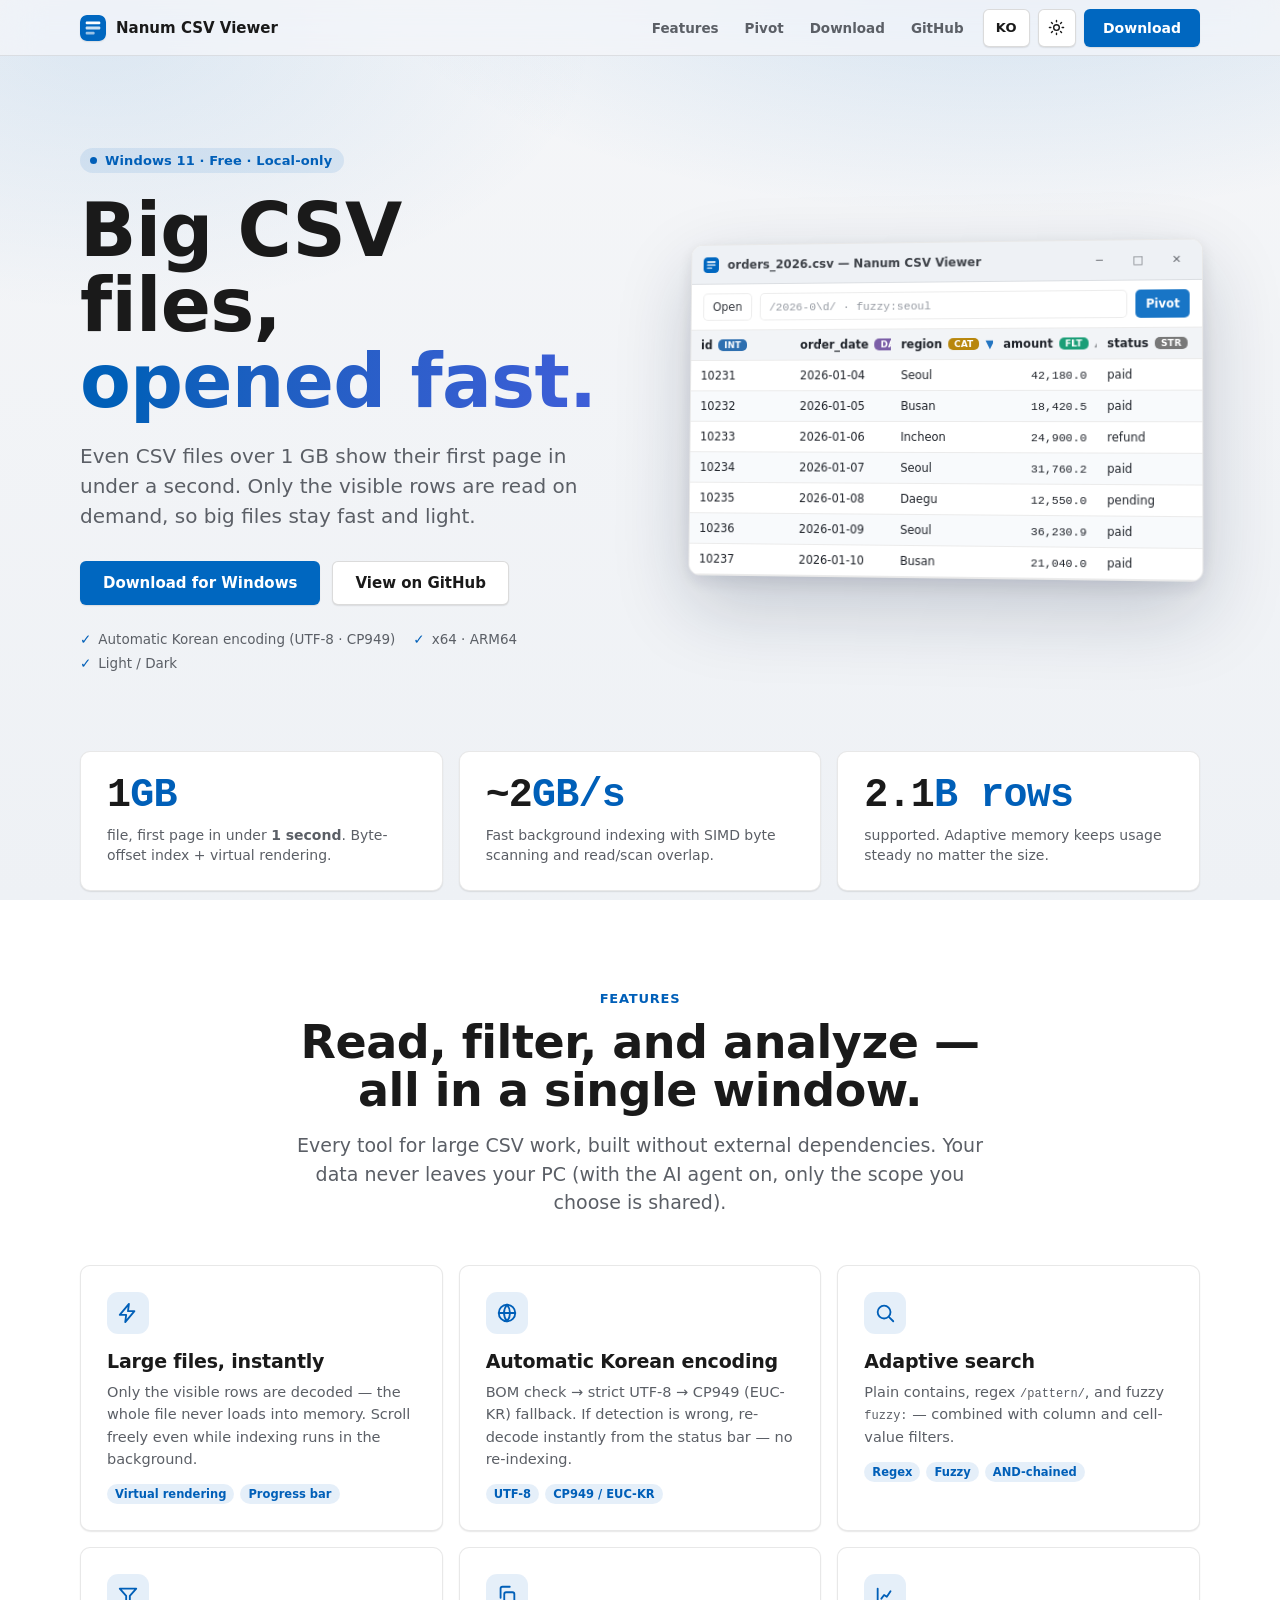
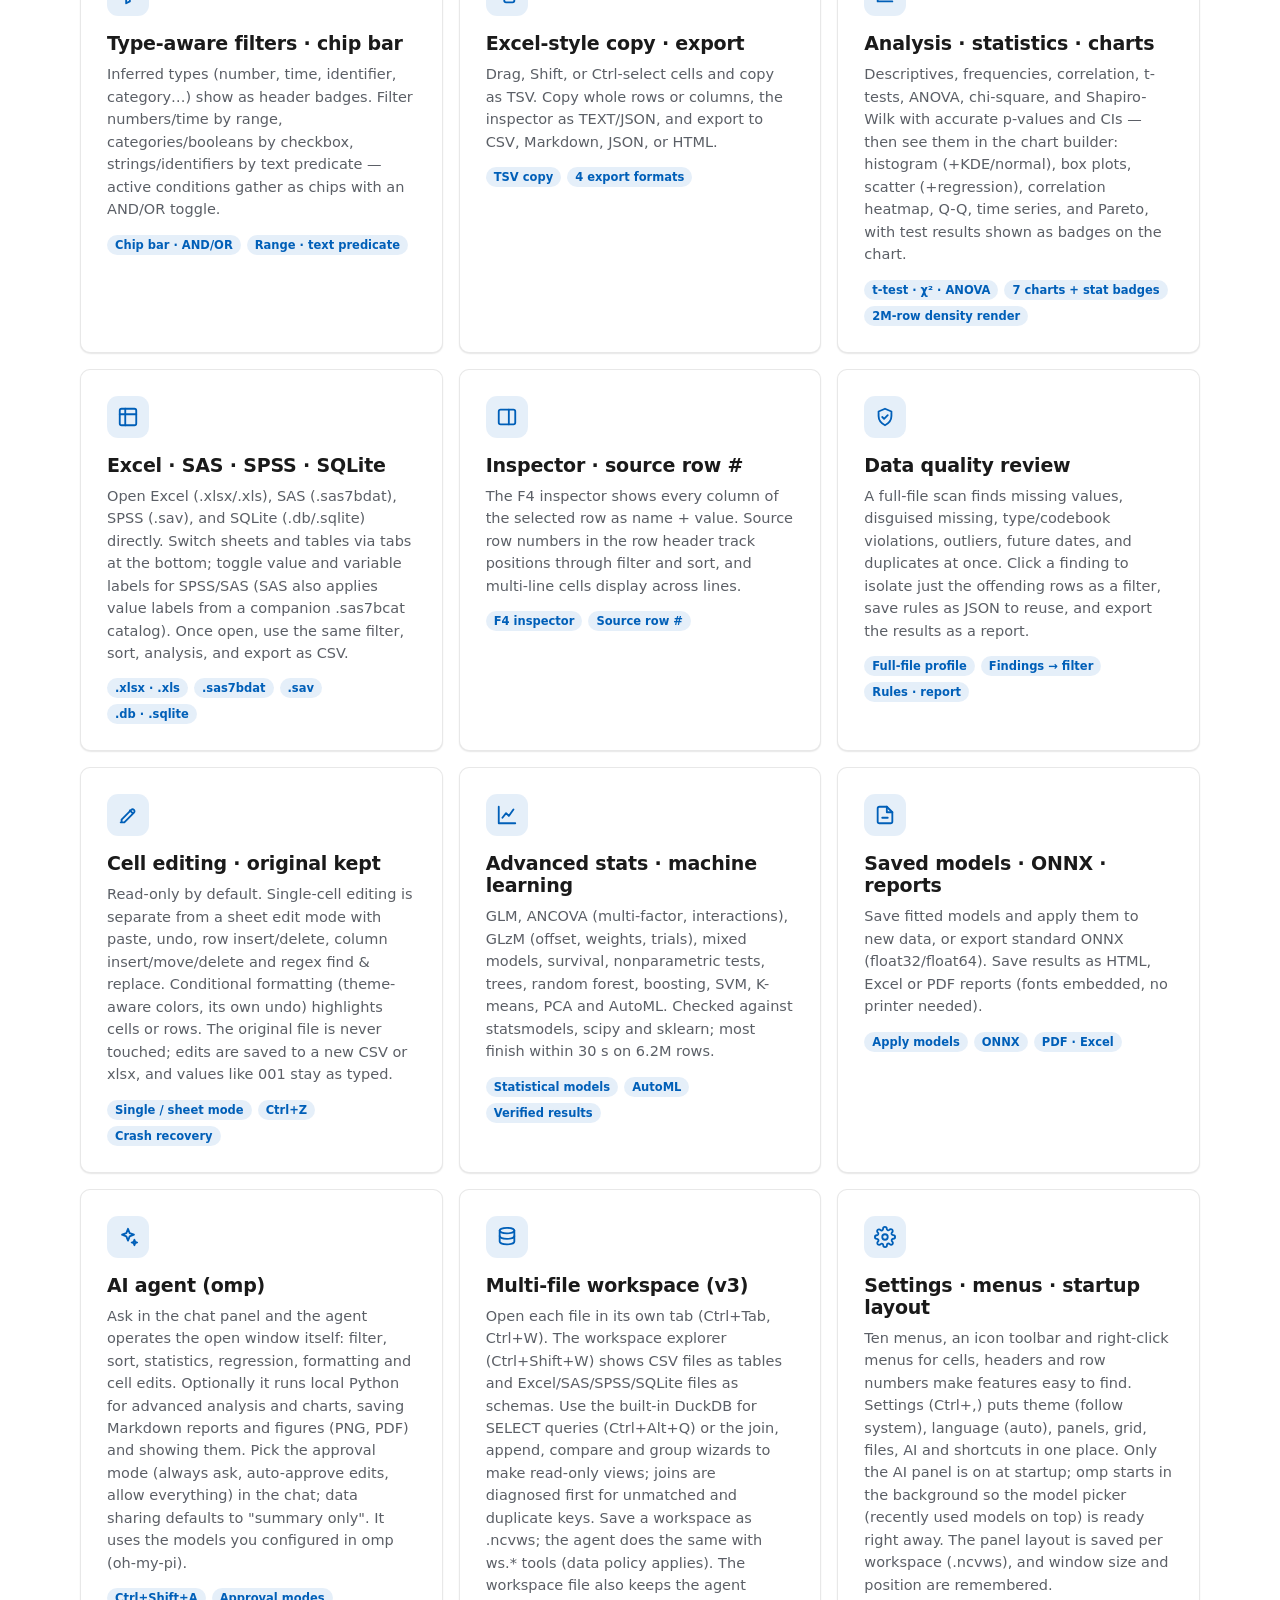
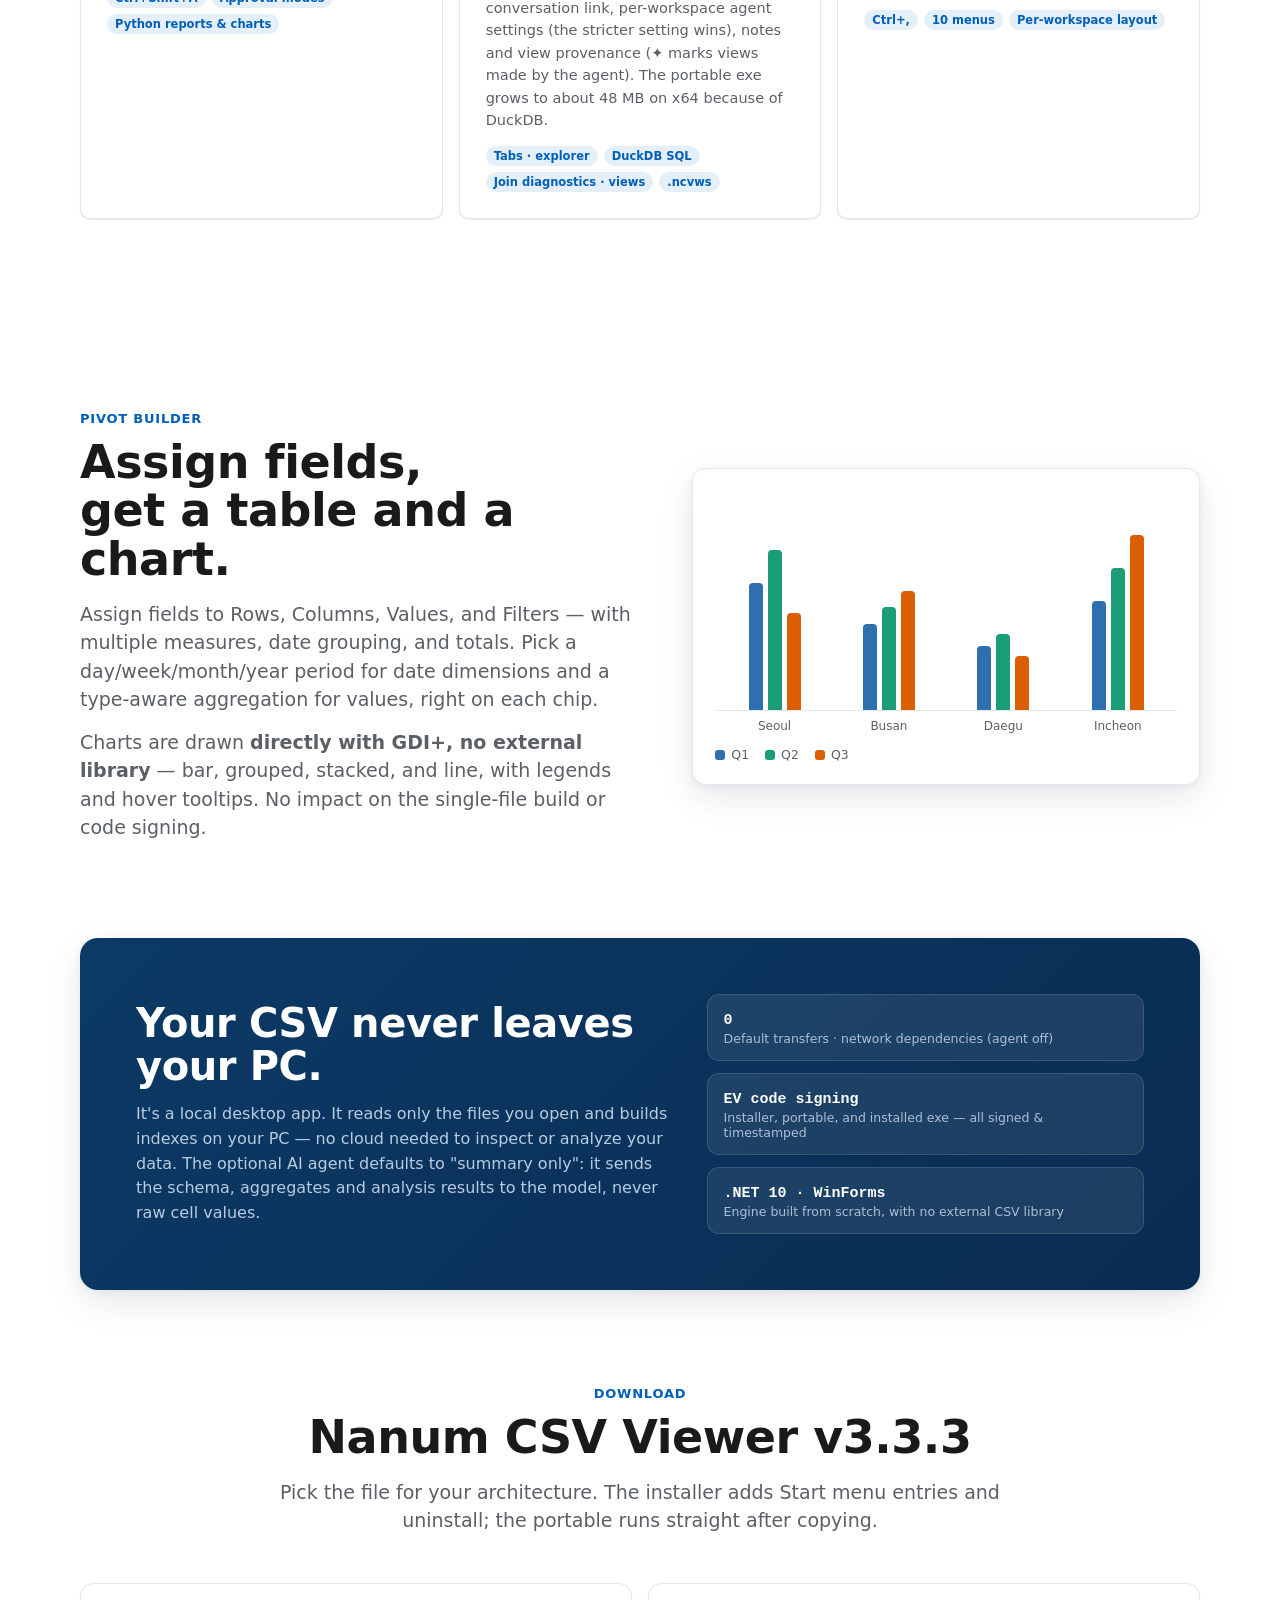
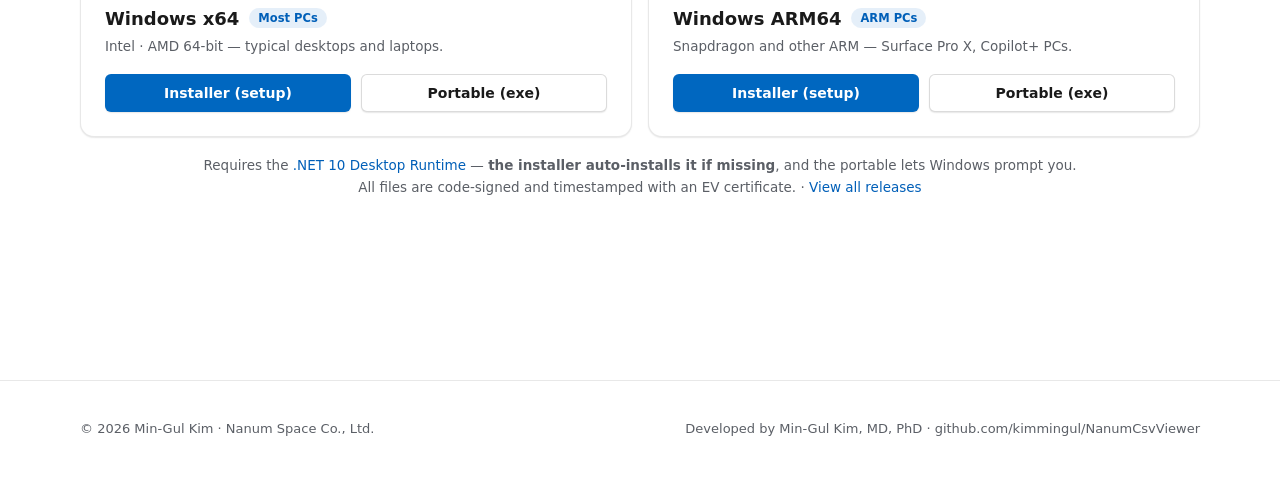
==== docs/index.html @ 82d616c2 "docs: 랜딩 페이지 v3.3.3 다운로드" ====
<!doctype html>
<html lang="ko">
<head>
  <meta charset="utf-8">
  <meta name="viewport" content="width=device-width, initial-scale=1">
  <title>Nanum CSV Viewer for Windows</title>
  <meta name="description" content="대용량 CSV를 순식간에 열고, 필터·검색·피벗·차트·복사까지. Windows 11용 고성능 로컬 CSV 뷰어.">
  <meta property="og:title" content="Nanum CSV Viewer for Windows">
  <meta property="og:description" content="1 GB가 넘는 CSV도 첫 페이지가 1초 안에. 피벗·차트, 정규식/표현식 필터, 엑셀식 복사를 PC 안에서.">
  <meta property="og:type" content="website">
  <link rel="icon" href="data:image/svg+xml,%3Csvg xmlns='http://www.w3.org/2000/svg' viewBox='0 0 32 32'%3E%3Crect width='32' height='32' rx='7' fill='%230067C0'/%3E%3Cg fill='%23fff'%3E%3Crect x='7' y='8' width='18' height='3.4' rx='1.2'/%3E%3Crect x='7' y='14.3' width='18' height='3.4' rx='1.2' opacity='.8'/%3E%3Crect x='7' y='20.6' width='11' height='3.4' rx='1.2' opacity='.6'/%3E%3C/g%3E%3C/svg%3E">
  <style>
    :root {
      color-scheme: light dark;
      --bg: #f5f6f8;
      --bg-2: #eef1f5;
      --surface: #ffffff;
      --surface-2: #fbfcfd;
      --surface-hover: #f7f9fc;
      --text: #1a1a1a;
      --muted: #5b5f66;
      --faint: #8b9099;
      --line: rgba(0,0,0,.09);
      --line-strong: rgba(0,0,0,.14);
      --accent: #005fb8;
      --accent-2: #0067c0;
      --accent-soft: rgba(0,103,192,.10);
      --accent-glow: rgba(0,103,192,.16);
      --btn-text: #ffffff;
      --shadow-sm: 0 1px 2px rgba(0,0,0,.06), 0 1px 1px rgba(0,0,0,.04);
      --shadow: 0 12px 34px rgba(15,30,60,.10), 0 2px 6px rgba(15,30,60,.06);
      --shadow-lg: 0 30px 80px rgba(15,30,60,.20), 0 6px 18px rgba(15,30,60,.10);
      --radius-card: 10px;
      --radius-btn: 6px;
      --win-bg: #ffffff;
      --win-bar: #eef1f5;
      --win-grid: #ffffff;
      --win-head: #f2f4f7;
      --win-alt: #f8fafc;
      --win-text: #20242b;
      --win-line: rgba(0,0,0,.08);
      --mono: "Cascadia Code", "Cascadia Mono", "Consolas", ui-monospace, monospace;
      --sans: "Segoe UI Variable Display", "Segoe UI Variable", "Segoe UI", system-ui, "Malgun Gothic", sans-serif;
      --sans-text: "Segoe UI Variable Text", "Segoe UI Variable", "Segoe UI", system-ui, "Malgun Gothic", sans-serif;
    }
    :root[data-theme="light"] {
      color-scheme: light;
      --bg: #f5f6f8; --bg-2: #eef1f5;
      --surface: #ffffff; --surface-2: #fbfcfd; --surface-hover: #f7f9fc;
      --text: #1a1a1a; --muted: #5b5f66; --faint: #8b9099;
      --line: rgba(0,0,0,.09); --line-strong: rgba(0,0,0,.14);
      --accent: #005fb8; --accent-2: #0067c0; --accent-soft: rgba(0,103,192,.10); --accent-glow: rgba(0,103,192,.16);
      --btn-text: #ffffff;
      --shadow-sm: 0 1px 2px rgba(0,0,0,.06), 0 1px 1px rgba(0,0,0,.04);
      --shadow: 0 12px 34px rgba(15,30,60,.10), 0 2px 6px rgba(15,30,60,.06);
      --shadow-lg: 0 30px 80px rgba(15,30,60,.20), 0 6px 18px rgba(15,30,60,.10);
      --win-bg: #ffffff; --win-bar: #eef1f5; --win-grid: #ffffff; --win-head: #f2f4f7;
      --win-alt: #f8fafc; --win-text: #20242b; --win-line: rgba(0,0,0,.08);
    }
    @media (prefers-color-scheme: dark) {
      :root {
        --bg: #1b1b1d; --bg-2: #161618;
        --surface: #2a2b2e; --surface-2: #2f3033; --surface-hover: #34363a;
        --text: #f3f4f6; --muted: #b6bbc4; --faint: #7e858f;
        --line: rgba(255,255,255,.09); --line-strong: rgba(255,255,255,.16);
        --accent: #60cdff; --accent-2: #4cc2ff; --accent-soft: rgba(96,205,255,.12);
        --accent-glow: rgba(76,194,255,.14); --btn-text: #06223a;
        --shadow-sm: 0 1px 2px rgba(0,0,0,.4);
        --shadow: 0 14px 40px rgba(0,0,0,.5);
        --shadow-lg: 0 36px 90px rgba(0,0,0,.7);
        --win-bg: #232427; --win-bar: #2c2d31; --win-grid: #1f2023; --win-head: #2a2b2f;
        --win-alt: #25262a; --win-text: #e8eaed; --win-line: rgba(255,255,255,.08);
      }
    }
    :root[data-theme="dark"] {
      color-scheme: dark;
      --bg: #1b1b1d; --bg-2: #161618;
      --surface: #2a2b2e; --surface-2: #2f3033; --surface-hover: #34363a;
      --text: #f3f4f6; --muted: #b6bbc4; --faint: #7e858f;
      --line: rgba(255,255,255,.09); --line-strong: rgba(255,255,255,.16);
      --accent: #60cdff; --accent-2: #4cc2ff; --accent-soft: rgba(96,205,255,.12);
      --accent-glow: rgba(76,194,255,.14); --btn-text: #06223a;
      --shadow-sm: 0 1px 2px rgba(0,0,0,.4);
      --shadow: 0 14px 40px rgba(0,0,0,.5);
      --shadow-lg: 0 36px 90px rgba(0,0,0,.7);
      --win-bg: #232427; --win-bar: #2c2d31; --win-grid: #1f2023; --win-head: #2a2b2f;
      --win-alt: #25262a; --win-text: #e8eaed; --win-line: rgba(255,255,255,.08);
    }

    * { box-sizing: border-box; }
    html { scroll-behavior: smooth; }
    body {
      margin: 0;
      font-family: var(--sans-text);
      color: var(--text);
      background:
        radial-gradient(1100px 480px at 78% -8%, var(--accent-glow), transparent 60%),
        radial-gradient(900px 500px at 8% 4%, var(--accent-soft), transparent 55%),
        linear-gradient(180deg, var(--bg) 0%, var(--bg-2) 100%);
      background-attachment: fixed;
      -webkit-font-smoothing: antialiased;
      text-rendering: optimizeLegibility;
    }
    a { color: var(--accent); text-decoration: none; }
    a:hover { text-decoration: underline; }
    :focus-visible { outline: 2px solid var(--accent); outline-offset: 2px; border-radius: 4px; }
    h1, h2, h3 { font-family: var(--sans); letter-spacing: -.01em; }

    .wrap { width: min(1120px, calc(100% - 40px)); margin: 0 auto; }

    /* ---- nav ---- */
    .nav {
      position: sticky; top: 0; z-index: 30; height: 56px;
      display: flex; align-items: center;
      background: color-mix(in srgb, var(--bg) 72%, transparent);
      backdrop-filter: saturate(160%) blur(20px);
      -webkit-backdrop-filter: saturate(160%) blur(20px);
      border-bottom: 1px solid var(--line);
    }
    .nav .wrap { display: flex; align-items: center; justify-content: space-between; gap: 16px; }
    .brand { display: inline-flex; align-items: center; gap: 10px; color: var(--text); font-weight: 650; font-size: 15px; }
    .brand:hover { text-decoration: none; }
    .logo { width: 26px; height: 26px; border-radius: 7px; box-shadow: var(--shadow-sm); display: block; }
    .nav-right { display: flex; align-items: center; gap: 8px; }
    .nav-links { display: flex; align-items: center; gap: 4px; }
    .nav-links a { color: var(--muted); font-size: 13.5px; font-weight: 550; padding: 7px 11px; border-radius: var(--radius-btn); }
    .nav-links a:hover { color: var(--text); background: var(--surface-hover); text-decoration: none; }

    .btn {
      display: inline-flex; align-items: center; justify-content: center; gap: 8px;
      height: 38px; padding: 0 18px; border-radius: var(--radius-btn);
      font-family: var(--sans-text); font-size: 14px; font-weight: 600; line-height: 1;
      border: 1px solid transparent; cursor: pointer; white-space: nowrap;
      transition: background .14s ease, border-color .14s ease, transform .1s ease, box-shadow .14s ease;
    }
    .btn-accent { background: var(--accent-2); color: var(--btn-text); box-shadow: var(--shadow-sm); }
    .btn-accent:hover { background: color-mix(in srgb, var(--accent-2) 88%, #000 12%); text-decoration: none; }
    .btn-accent:active { transform: translateY(1px); }
    .btn-ghost { background: var(--surface); color: var(--text); border-color: var(--line-strong); box-shadow: var(--shadow-sm); }
    .btn-ghost:hover { background: var(--surface-hover); text-decoration: none; }
    .icon-btn {
      width: 38px; height: 38px; padding: 0; border-radius: var(--radius-btn);
      background: var(--surface); border: 1px solid var(--line-strong); color: var(--text);
      display: inline-grid; place-items: center; cursor: pointer; box-shadow: var(--shadow-sm);
    }
    .icon-btn:hover { background: var(--surface-hover); }
    .icon-btn svg { width: 17px; height: 17px; }
    .icon-btn .moon { display: none; }
    :root[data-theme="dark"] .icon-btn .sun, .icon-btn .sun { display: block; }
    :root[data-theme="dark"] .icon-btn .moon { display: none; }
    @media (prefers-color-scheme: dark) { .icon-btn .sun { display: none; } .icon-btn .moon { display: block; } }
    :root[data-theme="light"] .icon-btn .sun { display: block; }
    :root[data-theme="light"] .icon-btn .moon { display: none; }
    :root[data-theme="dark"] .icon-btn .moon { display: block; }
    :root[data-theme="dark"] .icon-btn .sun { display: none; }

    .lang-btn { width: auto; padding: 0 12px; font-family: var(--sans-text); font-size: 13px; font-weight: 700; letter-spacing: .03em; }

    /* ---- hero ---- */
    .hero { padding: clamp(48px, 8vw, 92px) 0 clamp(40px, 6vw, 72px); }
    .hero .wrap { display: grid; grid-template-columns: minmax(0, 1.02fr) minmax(0, .98fr); gap: clamp(32px, 5vw, 64px); align-items: center; }
    .eyebrow {
      display: inline-flex; align-items: center; gap: 8px; margin: 0 0 20px;
      padding: 5px 12px 5px 10px; border-radius: 999px;
      background: var(--accent-soft); color: var(--accent);
      font-size: 13px; font-weight: 650; letter-spacing: .01em;
    }
    .eyebrow .pulse { width: 7px; height: 7px; border-radius: 50%; background: var(--accent); box-shadow: 0 0 0 0 var(--accent-glow); }
    h1 { margin: 0; font-size: clamp(40px, 6.4vw, 74px); line-height: 1.02; font-weight: 700; }
    h1 .grad { background: linear-gradient(96deg, var(--accent) 10%, color-mix(in srgb, var(--accent) 55%, #8a5cff) 100%); -webkit-background-clip: text; background-clip: text; color: transparent; }
    .lede { margin: 22px 0 0; max-width: 560px; color: var(--muted); font-size: clamp(17px, 1.7vw, 20px); line-height: 1.5; font-weight: 450; }
    .hero-actions { display: flex; flex-wrap: wrap; gap: 12px; margin-top: 30px; }
    .hero-actions .btn { height: 44px; padding: 0 22px; font-size: 15px; }
    .chips { display: flex; flex-wrap: wrap; gap: 8px 18px; margin-top: 26px; color: var(--muted); font-size: 13.5px; }
    .chips span { display: inline-flex; align-items: center; gap: 7px; }
    .chips .tick { color: var(--accent); font-weight: 700; }

    /* ---- window mock (signature) ---- */
    .mock { width: 100%; border-radius: 12px; background: var(--win-bg); box-shadow: var(--shadow-lg); border: 1px solid var(--line); overflow: hidden; transform: perspective(1600px) rotateY(-7deg) rotateX(2deg); transition: transform .5s cubic-bezier(.2,.7,.2,1); }
    .mock:hover { transform: perspective(1600px) rotateY(-2deg) rotateX(1deg); }
    .titlebar { height: 40px; display: flex; align-items: center; gap: 9px; padding: 0 6px 0 12px; background: var(--win-bar); border-bottom: 1px solid var(--win-line); }
    .titlebar .ic { width: 16px; height: 16px; border-radius: 4px; }
    .titlebar .ttl { font-size: 12px; font-weight: 600; color: var(--win-text); opacity: .85; }
    .caption { margin-left: auto; display: flex; }
    .caption i { width: 38px; height: 32px; display: grid; place-items: center; color: var(--win-text); opacity: .65; font-style: normal; font-size: 11px; }
    .caption i.x:hover { background: #e81123; color: #fff; opacity: 1; border-radius: 4px; }
    .toolbar { display: flex; align-items: center; gap: 8px; padding: 9px 12px; background: var(--win-bg); border-bottom: 1px solid var(--win-line); }
    .tb { height: 28px; border-radius: 5px; border: 1px solid var(--win-line); display: inline-flex; align-items: center; padding: 0 9px; font-size: 11.5px; color: var(--win-text); opacity: .9; background: var(--win-grid); }
    .tb.search { flex: 1; color: var(--faint); font-family: var(--mono); }
    .tb.accent { background: var(--accent-2); color: var(--btn-text); border-color: transparent; font-weight: 600; }
    .gridwrap { background: var(--win-grid); padding: 0; max-height: 320px; overflow: hidden; }
    table.csv { width: 100%; border-collapse: collapse; font-size: 11.5px; color: var(--win-text); table-layout: fixed; }
    table.csv th, table.csv td { text-align: left; padding: 8px 10px; border-bottom: 1px solid var(--win-line); white-space: nowrap; overflow: hidden; text-overflow: ellipsis; }
    table.csv thead th { background: var(--win-head); font-weight: 600; position: relative; }
    table.csv thead .hname { display: inline-flex; align-items: center; gap: 6px; }
    table.csv tbody tr:nth-child(even) td { background: var(--win-alt); }
    table.csv td.num { font-family: var(--mono); text-align: right; }
    .badge { display: inline-block; padding: 1px 6px; border-radius: 5px; font-size: 9px; font-weight: 700; letter-spacing: .02em; color: #fff; font-family: var(--sans-text); vertical-align: middle; }
    .b-int { background: #2e6fb0; } .b-flt { background: #1b9e77; } .b-date { background: #7b5ea7; }
    .b-cat { background: #b8860b; } .b-str { background: #787878; }
    .funnel { margin-left: auto; color: var(--accent); opacity: .85; }
    .sortarrow { color: var(--win-text); opacity: .5; font-size: 9px; }

    /* ---- stats band ---- */
    .stats { padding: 8px 0 4px; }
    .stats .wrap { display: grid; grid-template-columns: repeat(3, 1fr); gap: 16px; }
    .stat { background: var(--surface); border: 1px solid var(--line); border-radius: var(--radius-card); padding: 24px 26px; box-shadow: var(--shadow-sm); }
    .stat .big { font-family: var(--mono); font-size: clamp(28px, 3.4vw, 40px); font-weight: 600; line-height: 1; letter-spacing: -.02em; }
    .stat .big em { font-style: normal; color: var(--accent); }
    .stat .cap { margin-top: 10px; color: var(--muted); font-size: 14px; line-height: 1.4; }

    /* ---- sections ---- */
    .section { padding: clamp(56px, 8vw, 96px) 0; }
    .sec-head { max-width: 720px; margin: 0 0 clamp(32px, 4vw, 48px); }
    .sec-head.center { margin-left: auto; margin-right: auto; text-align: center; }
    .sec-eyebrow { color: var(--accent); font-size: 13px; font-weight: 650; letter-spacing: .06em; text-transform: uppercase; margin: 0 0 12px; }
    .sec-title { margin: 0; font-size: clamp(28px, 4vw, 46px); line-height: 1.06; font-weight: 700; }
    .sec-lede { margin: 16px 0 0; color: var(--muted); font-size: clamp(16px, 1.7vw, 19px); line-height: 1.5; }

    .features { display: grid; grid-template-columns: repeat(3, 1fr); gap: 16px; }
    .card {
      position: relative; background: var(--surface); border: 1px solid var(--line);
      border-radius: var(--radius-card); padding: 26px; box-shadow: var(--shadow-sm);
      transition: transform .18s ease, box-shadow .18s ease, border-color .18s ease;
    }
    .card:hover { transform: translateY(-3px); box-shadow: var(--shadow); border-color: var(--line-strong); }
    .card .ico { width: 42px; height: 42px; border-radius: 11px; display: grid; place-items: center; background: var(--accent-soft); color: var(--accent); margin-bottom: 16px; }
    .card .ico svg { width: 22px; height: 22px; }
    .card h3 { margin: 0 0 9px; font-size: 19px; font-weight: 650; }
    .card p { margin: 0; color: var(--muted); font-size: 14.5px; line-height: 1.55; }
    .card .tags { margin-top: 14px; display: flex; flex-wrap: wrap; gap: 6px; }
    .card .tags b { font-weight: 600; font-size: 11.5px; color: var(--accent); background: var(--accent-soft); padding: 3px 8px; border-radius: 999px; }
    .card.span2 { grid-column: span 2; }

    /* pivot showcase */
    .pivot { display: grid; grid-template-columns: 1.05fr .95fr; gap: clamp(28px, 4vw, 52px); align-items: center; }
    .pivot-card { background: var(--surface); border: 1px solid var(--line); border-radius: 14px; box-shadow: var(--shadow); padding: 22px; }
    .chart { display: grid; grid-template-columns: repeat(4, 1fr); align-items: end; gap: 16px; height: 220px; padding: 14px 10px 0; border-bottom: 1px solid var(--line); }
    .col { display: flex; align-items: flex-end; justify-content: center; gap: 5px; height: 100%; }
    .bar { width: 14px; border-radius: 4px 4px 0 0; }
    .bar.q1 { background: #2e6fb0; } .bar.q2 { background: #1b9e77; } .bar.q3 { background: #d95f02; }
    .xaxis { display: grid; grid-template-columns: repeat(4, 1fr); gap: 16px; padding: 8px 10px 0; color: var(--muted); font-size: 12px; text-align: center; }
    .legend { display: flex; gap: 16px; margin-top: 14px; color: var(--muted); font-size: 12.5px; }
    .legend i { display: inline-block; width: 10px; height: 10px; border-radius: 3px; margin-right: 6px; vertical-align: -1px; }

    /* local band */
    .band { background: linear-gradient(135deg, #0b3a66, #0a2c52); color: #eaf2fb; border-radius: 18px; padding: clamp(34px, 5vw, 56px); display: grid; grid-template-columns: 1.1fr .9fr; gap: 36px; align-items: center; box-shadow: var(--shadow); }
    :root[data-theme="dark"] .band, .band { }
    @media (prefers-color-scheme: dark) { .band { background: linear-gradient(135deg, #15324f, #0e2236); } }
    :root[data-theme="dark"] .band { background: linear-gradient(135deg, #15324f, #0e2236); }
    .band h2 { margin: 0; font-size: clamp(26px, 3.4vw, 40px); line-height: 1.08; color: #fff; }
    .band p { margin: 14px 0 0; color: #b9cce0; font-size: 16px; line-height: 1.55; }
    .band .ministats { display: grid; gap: 12px; }
    .band .ms { background: rgba(255,255,255,.08); border: 1px solid rgba(255,255,255,.12); border-radius: 12px; padding: 14px 16px; }
    .band .ms b { font-family: var(--mono); font-size: 15px; color: #fff; }
    .band .ms span { display: block; color: #aebfd4; font-size: 12.5px; margin-top: 2px; }

    /* download */
    .dl-grid { display: grid; grid-template-columns: 1fr 1fr; gap: 16px; }
    .dl {
      background: var(--surface); border: 1px solid var(--line); border-radius: 14px; padding: 24px;
      box-shadow: var(--shadow-sm); transition: border-color .18s ease, box-shadow .18s ease;
    }
    .dl:hover { border-color: var(--line-strong); box-shadow: var(--shadow); }
    .dl .arch { display: flex; align-items: center; gap: 10px; }
    .dl .archname { font-size: 18px; font-weight: 650; }
    .dl .pill { font-size: 11.5px; font-weight: 600; color: var(--accent); background: var(--accent-soft); padding: 3px 9px; border-radius: 999px; }
    .dl .for { margin: 8px 0 18px; color: var(--muted); font-size: 13.5px; line-height: 1.45; }
    .dl .row { display: flex; gap: 10px; flex-wrap: wrap; }
    .dl .row .btn { flex: 1; min-width: 130px; }
    .dl-note { margin-top: 18px; color: var(--muted); font-size: 13.5px; line-height: 1.6; text-align: center; }
    .dl-note code { font-family: var(--mono); background: var(--surface-2); border: 1px solid var(--line); padding: 1px 6px; border-radius: 5px; font-size: 12.5px; }

    footer { padding: 40px 0 56px; border-top: 1px solid var(--line); margin-top: clamp(40px, 6vw, 72px); }
    footer .wrap { display: flex; justify-content: space-between; gap: 16px; flex-wrap: wrap; color: var(--muted); font-size: 13px; }
    footer a { color: var(--muted); }

    /* reveal */
    .reveal { opacity: 0; transform: translateY(16px); transition: opacity .6s ease, transform .6s ease; }
    .reveal.in { opacity: 1; transform: none; }

    @media (max-width: 900px) {
      .hero .wrap { grid-template-columns: 1fr; }
      .mock { transform: none; order: -1; }
      .mock:hover { transform: none; }
      .features { grid-template-columns: 1fr 1fr; }
      .card.span2 { grid-column: auto; }
      .pivot, .band { grid-template-columns: 1fr; }
      .stats .wrap { grid-template-columns: 1fr; }
    }
    @media (max-width: 600px) {
      .features { grid-template-columns: 1fr; }
      .dl-grid { grid-template-columns: 1fr; }
      .nav-links { display: none; }
    }
    @media (prefers-reduced-motion: reduce) {
      html { scroll-behavior: auto; }
      .reveal { opacity: 1; transform: none; transition: none; }
      .mock { transform: none !important; }
    }
  </style>
</head>
<body id="top">
  <nav class="nav">
    <div class="wrap">
      <a class="brand" href="#top">
        <svg class="logo" viewBox="0 0 32 32" aria-hidden="true"><rect width="32" height="32" rx="7" fill="#0067C0"/><g fill="#fff"><rect x="7" y="8" width="18" height="3.4" rx="1.2"/><rect x="7" y="14.3" width="18" height="3.4" rx="1.2" opacity=".8"/><rect x="7" y="20.6" width="11" height="3.4" rx="1.2" opacity=".6"/></g></svg>
        <span>Nanum CSV Viewer</span>
      </a>
      <div class="nav-right">
        <div class="nav-links">
          <a href="#features" data-i18n="nav.features">기능</a>
          <a href="#pivot" data-i18n="nav.pivot">피벗</a>
          <a href="#download" data-i18n="nav.download">다운로드</a>
          <a href="https://github.com/kimmingul/NanumCsvViewer">GitHub</a>
        </div>
        <button class="icon-btn lang-btn" id="lang" type="button" aria-label="한국어/English" title="Language">EN</button>
        <button class="icon-btn" id="theme" type="button" aria-label="라이트/다크 전환" title="테마 전환">
          <svg class="sun" viewBox="0 0 24 24" fill="none" stroke="currentColor" stroke-width="2" stroke-linecap="round"><circle cx="12" cy="12" r="4"/><path d="M12 2v2M12 20v2M4.9 4.9l1.4 1.4M17.7 17.7l1.4 1.4M2 12h2M20 12h2M4.9 19.1l1.4-1.4M17.7 6.3l1.4-1.4"/></svg>
          <svg class="moon" viewBox="0 0 24 24" fill="currentColor"><path d="M21 12.8A9 9 0 1 1 11.2 3a7 7 0 0 0 9.8 9.8z"/></svg>
        </button>
        <a class="btn btn-accent" href="#download" data-i18n="nav.dlbtn">다운로드</a>
      </div>
    </div>
  </nav>

  <main>
    <section class="hero">
      <div class="wrap">
        <div>
          <p class="eyebrow"><span class="pulse"></span> <span data-i18n="hero.eyebrow">Windows 11 · 무료 · 로컬 전용</span></p>
          <h1 data-i18n="hero.title">대용량 CSV,<br><span class="grad">순식간에</span> 엽니다.</h1>
          <p class="lede" data-i18n="hero.lede">1 GB가 넘는 CSV도 첫 페이지가 1초 안에. 파일 전체를 메모리에 올리지 않고 보이는 행만 그때그때 읽어, 파일이 커도 빠르고 가볍습니다.</p>
          <div class="hero-actions">
            <a class="btn btn-accent" href="#download" data-i18n="hero.dl">Windows용 다운로드</a>
            <a class="btn btn-ghost" href="https://github.com/kimmingul/NanumCsvViewer" data-i18n="hero.github">GitHub에서 보기</a>
          </div>
          <div class="chips">
            <span><b class="tick">✓</b> <span data-i18n="hero.chip1">한글 인코딩 자동(UTF-8·CP949)</span></span>
            <span><b class="tick">✓</b> <span data-i18n="hero.chip2">x64 · ARM64</span></span>
            <span><b class="tick">✓</b> <span data-i18n="hero.chip3">라이트 / 다크</span></span>
          </div>
        </div>

        <div class="mock" aria-label="앱 화면 미리보기">
          <div class="titlebar">
            <svg class="ic" viewBox="0 0 32 32" aria-hidden="true"><rect width="32" height="32" rx="7" fill="#0067C0"/><g fill="#fff"><rect x="7" y="8" width="18" height="3.4" rx="1.2"/><rect x="7" y="14.3" width="18" height="3.4" rx="1.2" opacity=".8"/><rect x="7" y="20.6" width="11" height="3.4" rx="1.2" opacity=".6"/></g></svg>
            <span class="ttl">orders_2026.csv — Nanum CSV Viewer</span>
            <span class="caption"><i>&#9472;</i><i>&#9633;</i><i class="x">&#10005;</i></span>
          </div>
          <div class="toolbar">
            <span class="tb" data-i18n="mock.open">열기</span>
            <span class="tb search">/2026-0\d/ · fuzzy:seoul</span>
            <span class="tb accent" data-i18n="mock.pivot">피벗</span>
          </div>
          <div class="gridwrap">
            <table class="csv" aria-hidden="true">
              <thead>
                <tr>
                  <th><span class="hname">id <span class="badge b-int">INT</span></span></th>
                  <th><span class="hname">order_date <span class="badge b-date">DATE</span> <span class="funnel">▼</span></span></th>
                  <th><span class="hname">region <span class="badge b-cat">CAT</span> <span class="funnel">▼</span></span></th>
                  <th><span class="hname">amount <span class="badge b-flt">FLT</span> <span class="sortarrow">▲</span></span></th>
                  <th><span class="hname">status <span class="badge b-str">STR</span></span></th>
                </tr>
              </thead>
              <tbody>
                <tr><td>10231</td><td>2026-01-04</td><td>Seoul</td><td class="num">42,180.0</td><td>paid</td></tr>
                <tr><td>10232</td><td>2026-01-05</td><td>Busan</td><td class="num">18,420.5</td><td>paid</td></tr>
                <tr><td>10233</td><td>2026-01-06</td><td>Incheon</td><td class="num">24,900.0</td><td>refund</td></tr>
                <tr><td>10234</td><td>2026-01-07</td><td>Seoul</td><td class="num">31,760.2</td><td>paid</td></tr>
                <tr><td>10235</td><td>2026-01-08</td><td>Daegu</td><td class="num">12,550.0</td><td>pending</td></tr>
                <tr><td>10236</td><td>2026-01-09</td><td>Seoul</td><td class="num">36,230.9</td><td>paid</td></tr>
                <tr><td>10237</td><td>2026-01-10</td><td>Busan</td><td class="num">21,040.0</td><td>paid</td></tr>
              </tbody>
            </table>
          </div>
        </div>
      </div>
    </section>

    <section class="stats">
      <div class="wrap">
        <div class="stat reveal"><div class="big">1<em>GB</em></div><div class="cap" data-i18n="stat1.cap">파일도 첫 페이지가 <b>1초</b> 안에. 바이트 오프셋 인덱스 + 가상 렌더링.</div></div>
        <div class="stat reveal"><div class="big">~2<em>GB/s</em></div><div class="cap" data-i18n="stat2.cap">SIMD 바이트 스캔과 읽기·스캔 겹치기로 빠른 백그라운드 인덱싱.</div></div>
        <div class="stat reveal"><div class="big" data-i18n="stat3.big">21<em>억 행</em></div><div class="cap" data-i18n="stat3.cap">까지 표시. 적응형 메모리로 파일이 커도 사용량은 일정하게.</div></div>
      </div>
    </section>

    <section id="features" class="section">
      <div class="wrap">
        <div class="sec-head center reveal">
          <p class="sec-eyebrow" data-i18n="feat.eyebrow">기능</p>
          <h2 class="sec-title" data-i18n="feat.title">읽고, 거르고, 분석하는<br>모든 과정이 한 창 안에.</h2>
          <p class="sec-lede" data-i18n="feat.lede">대용량 CSV 작업에 필요한 도구를 외부 의존성 없이 직접 구현했습니다. 데이터는 PC를 떠나지 않습니다(AI 에이전트를 켜면 고른 범위만 공유).</p>
        </div>
        <div class="features">
          <article class="card reveal">
            <div class="ico"><svg viewBox="0 0 24 24" fill="none" stroke="currentColor" stroke-width="2" stroke-linecap="round" stroke-linejoin="round"><path d="M13 2 3 14h7l-1 8 10-12h-7l1-8z"/></svg></div>
            <h3 data-i18n="f1.h">대용량 즉시 열람</h3>
            <p data-i18n="f1.p">파일 전체를 메모리에 적재하지 않고 보이는 행만 디코딩합니다. 백그라운드 인덱싱 중에도 자유롭게 스크롤하세요.</p>
            <div class="tags"><b data-i18n="f1.t1">가상 렌더링</b><b data-i18n="f1.t2">진행 표시</b></div>
          </article>
          <article class="card reveal">
            <div class="ico"><svg viewBox="0 0 24 24" fill="none" stroke="currentColor" stroke-width="2" stroke-linecap="round" stroke-linejoin="round"><circle cx="12" cy="12" r="9"/><path d="M3 12h18M12 3a14 14 0 0 1 0 18M12 3a14 14 0 0 0 0 18"/></svg></div>
            <h3 data-i18n="f2.h">한글 인코딩 자동</h3>
            <p data-i18n="f2.p">BOM 확인 → UTF-8 검증 → CP949(EUC-KR) 폴백. 자동 감지가 틀리면 상태바에서 즉시 다시 디코딩(재인덱싱 불필요).</p>
            <div class="tags"><b>UTF-8</b><b>CP949 / EUC-KR</b></div>
          </article>
          <article class="card reveal">
            <div class="ico"><svg viewBox="0 0 24 24" fill="none" stroke="currentColor" stroke-width="2" stroke-linecap="round" stroke-linejoin="round"><circle cx="11" cy="11" r="7"/><path d="M21 21l-4.3-4.3"/></svg></div>
            <h3 data-i18n="f3.h">적응형 검색</h3>
            <p data-i18n="f3.p">평문 contains, 정규식 <code style="font-family:var(--mono);font-size:12px">/패턴/</code>, 퍼지 <code style="font-family:var(--mono);font-size:12px">fuzzy:</code>. 컬럼·셀값 필터와 조합됩니다.</p>
            <div class="tags"><b data-i18n="f3.t1">정규식</b><b data-i18n="f3.t2">퍼지</b><b data-i18n="f3.t3">AND 누적</b></div>
          </article>
          <article class="card reveal">
            <div class="ico"><svg viewBox="0 0 24 24" fill="none" stroke="currentColor" stroke-width="2" stroke-linecap="round" stroke-linejoin="round"><path d="M3 5h18l-7 8v6l-4 2v-8L3 5z"/></svg></div>
            <h3 data-i18n="f4.h">타입 인식 필터 · 칩 바</h3>
            <p data-i18n="f4.p">추론 타입(숫자·시간·식별자·범주…)을 헤더 배지로. 숫자·시간은 범위, 범주·불리언은 체크박스, 문자열·식별자는 텍스트 술어로 바로 거르고, 활성 조건은 칩으로 모아 AND/OR를 전환합니다.</p>
            <div class="tags"><b data-i18n="f4.t1">칩 바 · AND/OR</b><b data-i18n="f4.t2">범위 · 텍스트 술어</b></div>
          </article>
          <article class="card reveal">
            <div class="ico"><svg viewBox="0 0 24 24" fill="none" stroke="currentColor" stroke-width="2" stroke-linecap="round" stroke-linejoin="round"><rect x="9" y="9" width="11" height="11" rx="2"/><path d="M5 15V5a2 2 0 0 1 2-2h8"/></svg></div>
            <h3 data-i18n="f5.h">엑셀식 복사 · 내보내기</h3>
            <p data-i18n="f5.p">셀을 드래그·Shift·Ctrl로 선택해 TSV로 복사. 행/열 전체, 상세 패널 TEXT·JSON, 그리고 CSV·Markdown·JSON·HTML 내보내기.</p>
            <div class="tags"><b data-i18n="f5.t1">TSV 복사</b><b data-i18n="f5.t2">4종 내보내기</b></div>
          </article>
          <article class="card reveal">
            <div class="ico"><svg viewBox="0 0 24 24" fill="none" stroke="currentColor" stroke-width="2" stroke-linecap="round" stroke-linejoin="round"><path d="M4 19V5M4 19h16M8 16l3-4 3 2 4-6"/></svg></div>
            <h3 data-i18n="f6.h">분석 · 통계 · 시각화</h3>
            <p data-i18n="f6.p">기술통계·빈도분석·상관·t검정·ANOVA·카이제곱·정규성 검정(Shapiro-Wilk)을 정확한 p값·신뢰구간으로 계산하고, 시각화 메뉴의 차트 빌더에서 히스토그램(+KDE·정규곡선)·박스플롯·산점도(+회귀선)·상관 히트맵·Q-Q 플롯·시계열·파레토로 바로 봅니다 — 검정 결과가 배지로 차트에 함께 표시됩니다.</p>
            <div class="tags"><b data-i18n="f6.t1">t검정 · χ² · ANOVA</b><b data-i18n="f6.t2">차트 7종 + 통계 배지</b><b data-i18n="f6.t3">2백만 행 밀도 렌더</b></div>
          </article>
          <article class="card reveal">
            <div class="ico"><svg viewBox="0 0 24 24" fill="none" stroke="currentColor" stroke-width="2" stroke-linecap="round" stroke-linejoin="round"><rect x="3" y="3" width="18" height="18" rx="2"/><path d="M3 9h18M9 3v18"/></svg></div>
            <h3 data-i18n="f7.h">엑셀 · SAS · SPSS · SQLite</h3>
            <p data-i18n="f7.p">엑셀(.xlsx/.xls)·SAS(.sas7bdat)·SPSS(.sav)·SQLite(.db/.sqlite)를 바로 엽니다. 여러 시트·테이블은 하단 탭으로 전환하고, SPSS·SAS는 값·변수 라벨 표시를 토글할 수 있습니다(SAS는 동반 .sas7bcat 카탈로그의 값 라벨도 적용). 열린 뒤에는 CSV처럼 필터·정렬·분석·내보내기를 그대로 씁니다.</p>
            <div class="tags"><b data-i18n="f7.t1">.xlsx · .xls</b><b data-i18n="f7.t2">.sas7bdat</b><b data-i18n="f7.t3">.sav</b><b data-i18n="f7.t4">.db · .sqlite</b></div>
          </article>
          <article class="card reveal">
            <div class="ico"><svg viewBox="0 0 24 24" fill="none" stroke="currentColor" stroke-width="2" stroke-linecap="round" stroke-linejoin="round"><rect x="3" y="4" width="18" height="16" rx="2"/><path d="M14 4v16"/></svg></div>
            <h3 data-i18n="f8.h">상세 패널 · 원본 행번호</h3>
            <p data-i18n="f8.p">F4 우측 상세 패널로 선택한 행의 모든 컬럼을 컬럼명+값으로 봅니다. 행 헤더의 원본 행번호로 필터·정렬해도 위치를 추적하고, 셀 내 줄바꿈도 여러 줄로 표시합니다.</p>
            <div class="tags"><b data-i18n="f8.t1">F4 인스펙터</b><b data-i18n="f8.t2">원본 행번호</b></div>
          </article>
          <article class="card reveal">
            <div class="ico"><svg viewBox="0 0 24 24" fill="none" stroke="currentColor" stroke-width="2" stroke-linecap="round" stroke-linejoin="round"><path d="M12 3l7 3v5c0 4.4-3 8-7 10-4-2-7-5.6-7-10V6l7-3z"/><path d="M9 12l2 2 4-4"/></svg></div>
            <h3 data-i18n="f9.h">데이터 품질 검토</h3>
            <p data-i18n="f9.p">전수 스캔으로 결측·위장결측·타입/코드북 위반·이상치·미래날짜·중복을 한 번에 찾습니다. 발견을 클릭하면 위반 행만 필터로 격리해 바로 확인하고, 규칙은 JSON으로 저장·재사용하며 결과를 보고서로 내보냅니다.</p>
            <div class="tags"><b data-i18n="f9.t1">전수 프로파일</b><b data-i18n="f9.t2">발견 → 필터</b><b data-i18n="f9.t3">규칙 · 보고서</b></div>
          </article>
          <article class="card reveal">
            <div class="ico"><svg viewBox="0 0 24 24" fill="none" stroke="currentColor" stroke-width="2" stroke-linecap="round" stroke-linejoin="round"><path d="M4 20h4L18.5 9.5a2.1 2.1 0 0 0-3-3L5 17v3z"/><path d="M14 7l3 3"/></svg></div>
            <h3 data-i18n="f10.h">셀 편집 · 원본 보존</h3>
            <p data-i18n="f10.p">기본은 보기 전용. 셀 하나만 고치는 단일 편집과, 켜 두는 동안 붙여넣기·되돌리기·행 삽입/삭제·열 중간 삽입/이동/삭제·정규식 찾아 바꾸기가 되는 시트 편집 모드를 구분합니다. 조건부 서식(테마 색, 서식 되돌리기)으로 셀·행을 강조합니다. 원본은 그대로 두고 새 파일(CSV·xlsx)로 저장하며, 001 같은 값은 그대로 유지됩니다.</p>
            <div class="tags"><b data-i18n="f10.t1">단일 / 시트 모드</b><b data-i18n="f10.t2">Ctrl+Z</b><b data-i18n="f10.t3">비정상 종료 복구</b></div>
          </article>
          <article class="card reveal">
            <div class="ico"><svg viewBox="0 0 24 24" fill="none" stroke="currentColor" stroke-width="2" stroke-linecap="round" stroke-linejoin="round"><path d="M3 3v18h18"/><path d="M7 15l4-5 3 3 5-7"/></svg></div>
            <h3 data-i18n="f11.h">고급 통계 · 머신러닝</h3>
            <p data-i18n="f11.p">GLM·ANCOVA(다요인·상호작용)·GLzM(오프셋·가중치·시행 수)·혼합모형·생존분석·비모수 검정, 트리·랜덤 포레스트·부스팅·SVM·K-means·PCA·AutoML. statsmodels·scipy·sklearn 기준값으로 검증했고 620만 행에서도 대부분 30초 안에 끝납니다.</p>
            <div class="tags"><b data-i18n="f11.t1">통계 모형</b><b data-i18n="f11.t2">AutoML</b><b data-i18n="f11.t3">검증된 결과</b></div>
          </article>
          <article class="card reveal">
            <div class="ico"><svg viewBox="0 0 24 24" fill="none" stroke="currentColor" stroke-width="2" stroke-linecap="round" stroke-linejoin="round"><path d="M14 3H6a2 2 0 0 0-2 2v14a2 2 0 0 0 2 2h12a2 2 0 0 0 2-2V9z"/><path d="M14 3v6h6"/><path d="M9 15h6"/></svg></div>
            <h3 data-i18n="f12.h">모형 저장 · ONNX · 보고서</h3>
            <p data-i18n="f12.p">적합한 모형을 파일로 저장해 새 데이터에 적용하고, 표준 ONNX(float32/float64)로 내보냅니다. 결과는 HTML·Excel·PDF(한글 폰트 내장, 프린터 불필요) 보고서로 저장합니다.</p>
            <div class="tags"><b data-i18n="f12.t1">모형 적용</b><b data-i18n="f12.t2">ONNX</b><b data-i18n="f12.t3">PDF · Excel</b></div>
          </article>
          <article class="card reveal">
            <div class="ico"><svg viewBox="0 0 24 24" fill="none" stroke="currentColor" stroke-width="2" stroke-linecap="round" stroke-linejoin="round"><path d="M12 3l1.8 4.7L18.5 9.5l-4.7 1.8L12 16l-1.8-4.7L5.5 9.5l4.7-1.8z"/><path d="M19 15l.8 2.2L22 18l-2.2.8L19 21l-.8-2.2L16 18l2.2-.8z"/></svg></div>
            <h3 data-i18n="f13.h">AI 에이전트 (omp)</h3>
            <p data-i18n="f13.p">오른쪽 채팅 패널에 말로 요청하면 에이전트가 지금 열린 창을 직접 조작합니다 — 필터·정렬·통계·회귀·서식·셀 편집. 선택하면 로컬 Python으로 고급 분석·시각화를 하고 마크다운 보고서와 그림(PNG·PDF)을 저장해 보여 줍니다. 승인 모드(항상 묻기·편집 자동 승인·모두 허용)를 채팅 창에서 고르고, 기본 데이터 공유는 "요약만"입니다. 모델은 omp(oh-my-pi)에 설정한 것을 씁니다.</p>
            <div class="tags"><b data-i18n="f13.t1">Ctrl+Shift+A</b><b data-i18n="f13.t2">승인 모드</b><b data-i18n="f13.t3">Python 보고서·그림</b></div>
          </article>
          <article class="card reveal">
            <div class="ico"><svg viewBox="0 0 24 24" fill="none" stroke="currentColor" stroke-width="2" stroke-linecap="round" stroke-linejoin="round"><ellipse cx="12" cy="5" rx="8" ry="3"/><path d="M4 5v6c0 1.7 3.6 3 8 3s8-1.3 8-3V5"/><path d="M4 11v6c0 1.7 3.6 3 8 3s8-1.3 8-3v-6"/></svg></div>
            <h3 data-i18n="f14.h">여러 파일 작업 공간 (v3)</h3>
            <p data-i18n="f14.p">파일마다 탭(Ctrl+Tab·Ctrl+W)으로 열고, 작업 공간 탐색기(Ctrl+Shift+W)에서 CSV는 테이블, 엑셀·SAS·SPSS·SQLite는 스키마로 봅니다. 내장 DuckDB로 SELECT 질의(Ctrl+Alt+Q)를 쓰거나 조인·이어 붙이기·비교·그룹 마법사로 읽기 전용 뷰를 만듭니다 — 조인 전에 안 맞는 키·중복 키를 진단합니다. 작업 공간은 .ncvws로 저장하고, 에이전트도 ws.* 도구로 같은 일을 합니다(데이터 정책 적용). 작업 공간 파일에는 에이전트 대화 연결·작업 공간별 설정(더 엄격한 쪽 적용)·메모·뷰 출처(✦ 에이전트가 만든 뷰)도 함께 저장됩니다. 포터블 exe는 DuckDB 때문에 x64 약 48 MB입니다.</p>
            <div class="tags"><b data-i18n="f14.t1">탭 · 탐색기</b><b data-i18n="f14.t2">DuckDB SQL</b><b data-i18n="f14.t3">조인 진단 · 뷰</b><b data-i18n="f14.t4">.ncvws</b></div>
          </article>
          <article class="card reveal">
            <div class="ico"><svg viewBox="0 0 24 24" fill="none" stroke="currentColor" stroke-width="2" stroke-linecap="round" stroke-linejoin="round"><circle cx="12" cy="12" r="3"/><path d="M19.4 15a1.7 1.7 0 0 0 .3 1.8l.1.1a2 2 0 1 1-2.8 2.8l-.1-.1a1.7 1.7 0 0 0-1.8-.3 1.7 1.7 0 0 0-1 1.5V21a2 2 0 1 1-4 0v-.1a1.7 1.7 0 0 0-1-1.5 1.7 1.7 0 0 0-1.8.3l-.1.1a2 2 0 1 1-2.8-2.8l.1-.1a1.7 1.7 0 0 0 .3-1.8 1.7 1.7 0 0 0-1.5-1H3a2 2 0 1 1 0-4h.1a1.7 1.7 0 0 0 1.5-1 1.7 1.7 0 0 0-.3-1.8l-.1-.1a2 2 0 1 1 2.8-2.8l.1.1a1.7 1.7 0 0 0 1.8.3h0a1.7 1.7 0 0 0 1-1.5V3a2 2 0 1 1 4 0v.1a1.7 1.7 0 0 0 1 1.5h0a1.7 1.7 0 0 0 1.8-.3l.1-.1a2 2 0 1 1 2.8 2.8l-.1.1a1.7 1.7 0 0 0-.3 1.8v0a1.7 1.7 0 0 0 1.5 1H21a2 2 0 1 1 0 4h-.1a1.7 1.7 0 0 0-1.5 1z"/></svg></div>
            <h3 data-i18n="f15.h">설정 · 메뉴 · 시작 레이아웃</h3>
            <p data-i18n="f15.p">10개 메뉴와 아이콘 도구 모음, 셀·헤더·행 번호 우클릭 메뉴로 기능을 찾기 쉽게 정리했습니다. 설정(Ctrl+,)에서 테마(시스템 따라가기)·언어(자동)·패널·그리드·파일·AI·단축키를 한곳에서 바꿉니다. 시작할 때는 AI 패널만 켜지고 omp가 백그라운드에서 미리 시작되어 모델 선택(맨 위에 최근 사용 모델)이 바로 됩니다. 패널 배치는 작업 공간(.ncvws)별로 저장되고 창 크기·위치도 기억합니다.</p>
            <div class="tags"><b data-i18n="f15.t1">Ctrl+,</b><b data-i18n="f15.t2">10개 메뉴</b><b data-i18n="f15.t3">작업 공간별 배치</b></div>
          </article>
        </div>
      </div>
    </section>

    <section id="pivot" class="section">
      <div class="wrap">
        <div class="pivot">
          <div class="reveal">
            <p class="sec-eyebrow" data-i18n="piv.eyebrow">피벗 빌더</p>
            <h2 class="sec-title" data-i18n="piv.title">필드를 끌어다 놓으면<br>표와 차트가 됩니다.</h2>
            <p class="sec-lede" data-i18n="piv.lede1">행·열·값·필터에 필드를 배정하고 다중 측정값과 날짜 그룹핑, 합계까지. 날짜 차원은 일/주/월/년 주기를, 값은 타입에 맞는 집계 함수를 칩 옆에서 바로 고릅니다.</p>
            <p class="sec-lede" style="margin-top:14px" data-i18n="piv.lede2">차트는 <b>외부 라이브러리 없이 GDI+로 직접</b> 그립니다 — 막대·묶은막대·누적·꺾은선, 범례와 호버 툴팁까지. 단일 실행 파일·코드 서명에 영향이 없습니다.</p>
          </div>
          <div class="pivot-card reveal" aria-hidden="true">
            <div class="chart">
              <div class="col"><div class="bar q1" style="height:62%"></div><div class="bar q2" style="height:78%"></div><div class="bar q3" style="height:47%"></div></div>
              <div class="col"><div class="bar q1" style="height:42%"></div><div class="bar q2" style="height:50%"></div><div class="bar q3" style="height:58%"></div></div>
              <div class="col"><div class="bar q1" style="height:31%"></div><div class="bar q2" style="height:37%"></div><div class="bar q3" style="height:26%"></div></div>
              <div class="col"><div class="bar q1" style="height:53%"></div><div class="bar q2" style="height:69%"></div><div class="bar q3" style="height:85%"></div></div>
            </div>
            <div class="xaxis"><span>Seoul</span><span>Busan</span><span>Daegu</span><span>Incheon</span></div>
            <div class="legend"><span><i style="background:#2e6fb0"></i>Q1</span><span><i style="background:#1b9e77"></i>Q2</span><span><i style="background:#d95f02"></i>Q3</span></div>
          </div>
        </div>
      </div>
    </section>

    <section class="section" style="padding-top:0">
      <div class="wrap">
        <div class="band reveal">
          <div>
            <h2 data-i18n="band.title">당신의 CSV는 PC를 떠나지 않습니다.</h2>
            <p data-i18n="band.p">로컬 데스크톱 앱입니다. 직접 연 파일만 읽고 인덱스를 PC에 만들 뿐, 데이터를 검사·분석하는 데 어떤 클라우드도 필요하지 않습니다. 선택 기능인 AI 에이전트는 기본값이 "요약만"이라 스키마·집계·분석 결과만 모델로 보내고 원시 셀 값은 보내지 않습니다.</p>
          </div>
          <div class="ministats">
            <div class="ms"><b>0</b><span data-i18n="band.ms1s">기본 외부 전송 · 네트워크 의존성(에이전트 끔)</span></div>
            <div class="ms"><b data-i18n="band.ms2b">EV 코드 서명</b><span data-i18n="band.ms2s">설치본·포터블·설치되는 exe 모두 서명·타임스탬프</span></div>
            <div class="ms"><b>.NET 10 · WinForms</b><span data-i18n="band.ms3s">외부 CSV 라이브러리 없이 직접 구현한 엔진</span></div>
          </div>
        </div>
      </div>
    </section>

    <section id="download" class="section" style="padding-top:0">
      <div class="wrap">
        <div class="sec-head center reveal">
          <p class="sec-eyebrow" data-i18n="dl.eyebrow">다운로드</p>
          <h2 class="sec-title">Nanum CSV Viewer v3.3.3</h2>
          <p class="sec-lede" data-i18n="dl.lede">아키텍처에 맞는 파일을 받으세요. 설치형은 시작 메뉴 등록·제거를 지원하고, 포터블은 복사 후 바로 실행합니다.</p>
        </div>
        <div class="dl-grid">
          <div class="dl reveal">
            <div class="arch"><span class="archname">Windows x64</span><span class="pill" data-i18n="dl.x64pill">대부분의 PC</span></div>
            <p class="for" data-i18n="dl.x64for">Intel · AMD 64비트 — 일반 데스크톱·노트북.</p>
            <div class="row">
              <a class="btn btn-accent" href="https://github.com/kimmingul/NanumCsvViewer/releases/download/v3.3.3/NanumCsvViewer-v3.3.3-win-x64-setup.exe" data-i18n="dl.setup">설치형 (setup)</a>
              <a class="btn btn-ghost" href="https://github.com/kimmingul/NanumCsvViewer/releases/download/v3.3.3/NanumCsvViewer-v3.3.3-win-x64-portable.exe" data-i18n="dl.portable">포터블 (exe)</a>
            </div>
          </div>
          <div class="dl reveal">
            <div class="arch"><span class="archname">Windows ARM64</span><span class="pill" data-i18n="dl.armpill">ARM PC</span></div>
            <p class="for" data-i18n="dl.armfor">Snapdragon 등 ARM 기반 — Surface Pro X·Copilot+ PC.</p>
            <div class="row">
              <a class="btn btn-accent" href="https://github.com/kimmingul/NanumCsvViewer/releases/download/v3.3.3/NanumCsvViewer-v3.3.3-win-arm64-setup.exe" data-i18n="dl.setup">설치형 (setup)</a>
              <a class="btn btn-ghost" href="https://github.com/kimmingul/NanumCsvViewer/releases/download/v3.3.3/NanumCsvViewer-v3.3.3-win-arm64-portable.exe" data-i18n="dl.portable">포터블 (exe)</a>
            </div>
          </div>
        </div>
        <p class="dl-note" data-i18n="dl.note">
          실행에는 <a href="https://dotnet.microsoft.com/download/dotnet/10.0">.NET 10 Desktop Runtime</a>이 필요합니다 — <b>설치형은 없을 경우 자동으로 설치</b>하고, 포터블은 없으면 Windows가 안내합니다.<br>
          모든 파일은 EV 인증서로 코드 서명·타임스탬프되어 있습니다. · <a href="https://github.com/kimmingul/NanumCsvViewer/releases">모든 릴리즈 보기</a>
        </p>
      </div>
    </section>
  </main>

  <footer>
    <div class="wrap">
      <span>© 2026 Min-Gul Kim · Nanum Space Co., Ltd.</span>
      <span>Developed by Min-Gul Kim, MD, PhD · <a href="https://github.com/kimmingul/NanumCsvViewer">github.com/kimmingul/NanumCsvViewer</a></span>
    </div>
  </footer>

  <script>
    (function () {
      var root = document.documentElement;

      /* ---- theme ---- */
      try {
        var saved = localStorage.getItem('ncv-theme');
        if (saved === 'light' || saved === 'dark') root.setAttribute('data-theme', saved);
      } catch (e) {}
      document.getElementById('theme').addEventListener('click', function () {
        var sysDark = window.matchMedia('(prefers-color-scheme: dark)').matches;
        var cur = root.getAttribute('data-theme') || (sysDark ? 'dark' : 'light');
        var next = cur === 'dark' ? 'light' : 'dark';
        root.setAttribute('data-theme', next);
        try { localStorage.setItem('ncv-theme', next); } catch (e) {}
      });

      /* ---- language (ko / en) ---- */
      var I18N = {
        'nav.features': { ko: '기능', en: 'Features' },
        'nav.pivot': { ko: '피벗', en: 'Pivot' },
        'nav.download': { ko: '다운로드', en: 'Download' },
        'nav.dlbtn': { ko: '다운로드', en: 'Download' },
        'hero.eyebrow': { ko: 'Windows 11 · 무료 · 로컬 전용', en: 'Windows 11 · Free · Local-only' },
        'hero.title': { ko: '대용량 CSV,<br><span class="grad">순식간에</span> 엽니다.', en: 'Big CSV files,<br><span class="grad">opened fast.</span>' },
        'hero.lede': { ko: '1 GB가 넘는 CSV도 첫 페이지가 1초 안에. 파일 전체를 메모리에 올리지 않고 보이는 행만 그때그때 읽어, 파일이 커도 빠르고 가볍습니다.', en: 'Even CSV files over 1 GB show their first page in under a second. Only the visible rows are read on demand, so big files stay fast and light.' },
        'hero.dl': { ko: 'Windows용 다운로드', en: 'Download for Windows' },
        'hero.github': { ko: 'GitHub에서 보기', en: 'View on GitHub' },
        'hero.chip1': { ko: '한글 인코딩 자동(UTF-8·CP949)', en: 'Automatic Korean encoding (UTF-8 · CP949)' },
        'hero.chip2': { ko: 'x64 · ARM64', en: 'x64 · ARM64' },
        'hero.chip3': { ko: '라이트 / 다크', en: 'Light / Dark' },
        'mock.open': { ko: '열기', en: 'Open' },
        'mock.pivot': { ko: '피벗', en: 'Pivot' },
        'stat1.cap': { ko: '파일도 첫 페이지가 <b>1초</b> 안에. 바이트 오프셋 인덱스 + 가상 렌더링.', en: 'file, first page in under <b>1 second</b>. Byte-offset index + virtual rendering.' },
        'stat2.cap': { ko: 'SIMD 바이트 스캔과 읽기·스캔 겹치기로 빠른 백그라운드 인덱싱.', en: 'Fast background indexing with SIMD byte scanning and read/scan overlap.' },
        'stat3.big': { ko: '21<em>억 행</em>', en: '2.1<em>B rows</em>' },
        'stat3.cap': { ko: '까지 표시. 적응형 메모리로 파일이 커도 사용량은 일정하게.', en: 'supported. Adaptive memory keeps usage steady no matter the size.' },
        'feat.eyebrow': { ko: '기능', en: 'Features' },
        'feat.title': { ko: '읽고, 거르고, 분석하는<br>모든 과정이 한 창 안에.', en: 'Read, filter, and analyze —<br>all in a single window.' },
        'feat.lede': { ko: '대용량 CSV 작업에 필요한 도구를 외부 의존성 없이 직접 구현했습니다. 데이터는 PC를 떠나지 않습니다(AI 에이전트를 켜면 고른 범위만 공유).', en: 'Every tool for large CSV work, built without external dependencies. Your data never leaves your PC (with the AI agent on, only the scope you choose is shared).' },
        'f1.h': { ko: '대용량 즉시 열람', en: 'Large files, instantly' },
        'f1.p': { ko: '파일 전체를 메모리에 적재하지 않고 보이는 행만 디코딩합니다. 백그라운드 인덱싱 중에도 자유롭게 스크롤하세요.', en: 'Only the visible rows are decoded — the whole file never loads into memory. Scroll freely even while indexing runs in the background.' },
        'f1.t1': { ko: '가상 렌더링', en: 'Virtual rendering' },
        'f1.t2': { ko: '진행 표시', en: 'Progress bar' },
        'f2.h': { ko: '한글 인코딩 자동', en: 'Automatic Korean encoding' },
        'f2.p': { ko: 'BOM 확인 → UTF-8 검증 → CP949(EUC-KR) 폴백. 자동 감지가 틀리면 상태바에서 즉시 다시 디코딩(재인덱싱 불필요).', en: 'BOM check → strict UTF-8 → CP949 (EUC-KR) fallback. If detection is wrong, re-decode instantly from the status bar — no re-indexing.' },
        'f3.h': { ko: '적응형 검색', en: 'Adaptive search' },
        'f3.p': { ko: '평문 contains, 정규식 <code style="font-family:var(--mono);font-size:12px">/패턴/</code>, 퍼지 <code style="font-family:var(--mono);font-size:12px">fuzzy:</code>. 컬럼·셀값 필터와 조합됩니다.', en: 'Plain contains, regex <code style="font-family:var(--mono);font-size:12px">/pattern/</code>, and fuzzy <code style="font-family:var(--mono);font-size:12px">fuzzy:</code> — combined with column and cell-value filters.' },
        'f3.t1': { ko: '정규식', en: 'Regex' },
        'f3.t2': { ko: '퍼지', en: 'Fuzzy' },
        'f3.t3': { ko: 'AND 누적', en: 'AND-chained' },
        'f4.h': { ko: '타입 인식 필터 · 칩 바', en: 'Type-aware filters · chip bar' },
        'f4.p': { ko: '추론 타입(숫자·시간·식별자·범주…)을 헤더 배지로. 숫자·시간은 범위, 범주·불리언은 체크박스, 문자열·식별자는 텍스트 술어로 바로 거르고, 활성 조건은 칩으로 모아 AND/OR를 전환합니다.', en: 'Inferred types (number, time, identifier, category…) show as header badges. Filter numbers/time by range, categories/booleans by checkbox, strings/identifiers by text predicate — active conditions gather as chips with an AND/OR toggle.' },
        'f4.t1': { ko: '칩 바 · AND/OR', en: 'Chip bar · AND/OR' },
        'f4.t2': { ko: '범위 · 텍스트 술어', en: 'Range · text predicate' },
        'f5.h': { ko: '엑셀식 복사 · 내보내기', en: 'Excel-style copy · export' },
        'f5.p': { ko: '셀을 드래그·Shift·Ctrl로 선택해 TSV로 복사. 행/열 전체, 상세 패널 TEXT·JSON, 그리고 CSV·Markdown·JSON·HTML 내보내기.', en: 'Drag, Shift, or Ctrl-select cells and copy as TSV. Copy whole rows or columns, the inspector as TEXT/JSON, and export to CSV, Markdown, JSON, or HTML.' },
        'f5.t1': { ko: 'TSV 복사', en: 'TSV copy' },
        'f5.t2': { ko: '4종 내보내기', en: '4 export formats' },
        'f6.h': { ko: '분석 · 통계 · 시각화', en: 'Analysis · statistics · charts' },
        'f6.p': { ko: '기술통계·빈도분석·상관·t검정·ANOVA·카이제곱·정규성 검정(Shapiro-Wilk)을 정확한 p값·신뢰구간으로 계산하고, 시각화 메뉴의 차트 빌더에서 히스토그램(+KDE·정규곡선)·박스플롯·산점도(+회귀선)·상관 히트맵·Q-Q 플롯·시계열·파레토로 바로 봅니다 — 검정 결과가 배지로 차트에 함께 표시됩니다.', en: 'Descriptives, frequencies, correlation, t-tests, ANOVA, chi-square, and Shapiro-Wilk with accurate p-values and CIs — then see them in the chart builder: histogram (+KDE/normal), box plots, scatter (+regression), correlation heatmap, Q-Q, time series, and Pareto, with test results shown as badges on the chart.' },
        'f6.t1': { ko: 't검정 · χ² · ANOVA', en: 't-test · χ² · ANOVA' },
        'f6.t2': { ko: '차트 7종 + 통계 배지', en: '7 charts + stat badges' },
        'f6.t3': { ko: '2백만 행 밀도 렌더', en: '2M-row density render' },
        'f7.h': { ko: '엑셀 · SAS · SPSS · SQLite', en: 'Excel · SAS · SPSS · SQLite' },
        'f7.p': { ko: '엑셀(.xlsx/.xls)·SAS(.sas7bdat)·SPSS(.sav)·SQLite(.db/.sqlite)를 바로 엽니다. 여러 시트·테이블은 하단 탭으로 전환하고, SPSS·SAS는 값·변수 라벨 표시를 토글할 수 있습니다(SAS는 동반 .sas7bcat 카탈로그의 값 라벨도 적용). 열린 뒤에는 CSV처럼 필터·정렬·분석·내보내기를 그대로 씁니다.', en: 'Open Excel (.xlsx/.xls), SAS (.sas7bdat), SPSS (.sav), and SQLite (.db/.sqlite) directly. Switch sheets and tables via tabs at the bottom; toggle value and variable labels for SPSS/SAS (SAS also applies value labels from a companion .sas7bcat catalog). Once open, use the same filter, sort, analysis, and export as CSV.' },
        'f7.t1': { ko: '.xlsx · .xls', en: '.xlsx · .xls' },
        'f7.t2': { ko: '.sas7bdat', en: '.sas7bdat' },
        'f7.t3': { ko: '.sav', en: '.sav' },
        'f7.t4': { ko: '.db · .sqlite', en: '.db · .sqlite' },
        'f8.h': { ko: '상세 패널 · 원본 행번호', en: 'Inspector · source row #' },
        'f8.p': { ko: 'F4 우측 상세 패널로 선택한 행의 모든 컬럼을 컬럼명+값으로 봅니다. 행 헤더의 원본 행번호로 필터·정렬해도 위치를 추적하고, 셀 내 줄바꿈도 여러 줄로 표시합니다.', en: 'The F4 inspector shows every column of the selected row as name + value. Source row numbers in the row header track positions through filter and sort, and multi-line cells display across lines.' },
        'f8.t1': { ko: 'F4 인스펙터', en: 'F4 inspector' },
        'f8.t2': { ko: '원본 행번호', en: 'Source row #' },
        'f9.h': { ko: '데이터 품질 검토', en: 'Data quality review' },
        'f9.p': { ko: '전수 스캔으로 결측·위장결측·타입/코드북 위반·이상치·미래날짜·중복을 한 번에 찾습니다. 발견을 클릭하면 위반 행만 필터로 격리해 바로 확인하고, 규칙은 JSON으로 저장·재사용하며 결과를 보고서로 내보냅니다.', en: 'A full-file scan finds missing values, disguised missing, type/codebook violations, outliers, future dates, and duplicates at once. Click a finding to isolate just the offending rows as a filter, save rules as JSON to reuse, and export the results as a report.' },
        'f9.t1': { ko: '전수 프로파일', en: 'Full-file profile' },
        'f9.t2': { ko: '발견 → 필터', en: 'Findings → filter' },
        'f9.t3': { ko: '규칙 · 보고서', en: 'Rules · report' },
        'f10.h': { ko: '셀 편집 · 원본 보존', en: 'Cell editing · original kept' },
        'f10.p': { ko: '기본은 보기 전용. 셀 하나만 고치는 단일 편집과, 켜 두는 동안 붙여넣기·되돌리기·행 삽입/삭제·열 중간 삽입/이동/삭제·정규식 찾아 바꾸기가 되는 시트 편집 모드를 구분합니다. 조건부 서식(테마 색, 서식 되돌리기)으로 셀·행을 강조합니다. 원본은 그대로 두고 새 파일(CSV·xlsx)로 저장하며, 001 같은 값은 그대로 유지됩니다.', en: 'Read-only by default. Single-cell editing is separate from a sheet edit mode with paste, undo, row insert/delete, column insert/move/delete and regex find & replace. Conditional formatting (theme-aware colors, its own undo) highlights cells or rows. The original file is never touched; edits are saved to a new CSV or xlsx, and values like 001 stay as typed.' },
        'f10.t1': { ko: '단일 / 시트 모드', en: 'Single / sheet mode' },
        'f10.t2': { ko: 'Ctrl+Z', en: 'Ctrl+Z' },
        'f10.t3': { ko: '비정상 종료 복구', en: 'Crash recovery' },
        'f11.h': { ko: '고급 통계 · 머신러닝', en: 'Advanced stats · machine learning' },
        'f11.p': { ko: 'GLM·ANCOVA(다요인·상호작용)·GLzM(오프셋·가중치·시행 수)·혼합모형·생존분석·비모수 검정, 트리·랜덤 포레스트·부스팅·SVM·K-means·PCA·AutoML. statsmodels·scipy·sklearn 기준값으로 검증했고 620만 행에서도 대부분 30초 안에 끝납니다.', en: 'GLM, ANCOVA (multi-factor, interactions), GLzM (offset, weights, trials), mixed models, survival, nonparametric tests, trees, random forest, boosting, SVM, K-means, PCA and AutoML. Checked against statsmodels, scipy and sklearn; most finish within 30 s on 6.2M rows.' },
        'f11.t1': { ko: '통계 모형', en: 'Statistical models' },
        'f11.t2': { ko: 'AutoML', en: 'AutoML' },
        'f11.t3': { ko: '검증된 결과', en: 'Verified results' },
        'f12.h': { ko: '모형 저장 · ONNX · 보고서', en: 'Saved models · ONNX · reports' },
        'f12.p': { ko: '적합한 모형을 파일로 저장해 새 데이터에 적용하고, 표준 ONNX(float32/float64)로 내보냅니다. 결과는 HTML·Excel·PDF(한글 폰트 내장, 프린터 불필요) 보고서로 저장합니다.', en: 'Save fitted models and apply them to new data, or export standard ONNX (float32/float64). Save results as HTML, Excel or PDF reports (fonts embedded, no printer needed).' },
        'f12.t1': { ko: '모형 적용', en: 'Apply models' },
        'f12.t2': { ko: 'ONNX', en: 'ONNX' },
        'f12.t3': { ko: 'PDF · Excel', en: 'PDF · Excel' },
        'f13.h': { ko: 'AI 에이전트 (omp)', en: 'AI agent (omp)' },
        'f13.p': { ko: '오른쪽 채팅 패널에 말로 요청하면 에이전트가 지금 열린 창을 직접 조작합니다 — 필터·정렬·통계·회귀·서식·셀 편집. 선택하면 로컬 Python으로 고급 분석·시각화를 하고 마크다운 보고서와 그림(PNG·PDF)을 저장해 보여 줍니다. 승인 모드(항상 묻기·편집 자동 승인·모두 허용)를 채팅 창에서 고르고, 기본 데이터 공유는 "요약만"입니다. 모델은 omp(oh-my-pi)에 설정한 것을 씁니다.', en: 'Ask in the chat panel and the agent operates the open window itself: filter, sort, statistics, regression, formatting and cell edits. Optionally it runs local Python for advanced analysis and charts, saving Markdown reports and figures (PNG, PDF) and showing them. Pick the approval mode (always ask, auto-approve edits, allow everything) in the chat; data sharing defaults to "summary only". It uses the models you configured in omp (oh-my-pi).' },
        'f13.t1': { ko: 'Ctrl+Shift+A', en: 'Ctrl+Shift+A' },
        'f13.t2': { ko: '승인 모드', en: 'Approval modes' },
        'f13.t3': { ko: 'Python 보고서·그림', en: 'Python reports & charts' },
        'f14.h': { ko: '여러 파일 작업 공간 (v3)', en: 'Multi-file workspace (v3)' },
        'f14.p': { ko: '파일마다 탭(Ctrl+Tab·Ctrl+W)으로 열고, 작업 공간 탐색기(Ctrl+Shift+W)에서 CSV는 테이블, 엑셀·SAS·SPSS·SQLite는 스키마로 봅니다. 내장 DuckDB로 SELECT 질의(Ctrl+Alt+Q)를 쓰거나 조인·이어 붙이기·비교·그룹 마법사로 읽기 전용 뷰를 만듭니다 — 조인 전에 안 맞는 키·중복 키를 진단합니다. 작업 공간은 .ncvws로 저장하고, 에이전트도 ws.* 도구로 같은 일을 합니다(데이터 정책 적용). 작업 공간 파일에는 에이전트 대화 연결·작업 공간별 설정(더 엄격한 쪽 적용)·메모·뷰 출처(✦ 에이전트가 만든 뷰)도 함께 저장됩니다. 포터블 exe는 DuckDB 때문에 x64 약 48 MB입니다.', en: 'Open each file in its own tab (Ctrl+Tab, Ctrl+W). The workspace explorer (Ctrl+Shift+W) shows CSV files as tables and Excel/SAS/SPSS/SQLite files as schemas. Use the built-in DuckDB for SELECT queries (Ctrl+Alt+Q) or the join, append, compare and group wizards to make read-only views; joins are diagnosed first for unmatched and duplicate keys. Save a workspace as .ncvws; the agent does the same with ws.* tools (data policy applies). The workspace file also keeps the agent conversation link, per-workspace agent settings (the stricter setting wins), notes and view provenance (✦ marks views made by the agent). The portable exe grows to about 48 MB on x64 because of DuckDB.' },
        'f14.t1': { ko: '탭 · 탐색기', en: 'Tabs · explorer' },
        'f14.t2': { ko: 'DuckDB SQL', en: 'DuckDB SQL' },
        'f14.t3': { ko: '조인 진단 · 뷰', en: 'Join diagnostics · views' },
        'f14.t4': { ko: '.ncvws', en: '.ncvws' },
        'f15.h': { ko: '설정 · 메뉴 · 시작 레이아웃', en: 'Settings · menus · startup layout' },
        'f15.p': { ko: '10개 메뉴와 아이콘 도구 모음, 셀·헤더·행 번호 우클릭 메뉴로 기능을 찾기 쉽게 정리했습니다. 설정(Ctrl+,)에서 테마(시스템 따라가기)·언어(자동)·패널·그리드·파일·AI·단축키를 한곳에서 바꿉니다. 시작할 때는 AI 패널만 켜지고 omp가 백그라운드에서 미리 시작되어 모델 선택(맨 위에 최근 사용 모델)이 바로 됩니다. 패널 배치는 작업 공간(.ncvws)별로 저장되고 창 크기·위치도 기억합니다.', en: 'Ten menus, an icon toolbar and right-click menus for cells, headers and row numbers make features easy to find. Settings (Ctrl+,) puts theme (follow system), language (auto), panels, grid, files, AI and shortcuts in one place. Only the AI panel is on at startup; omp starts in the background so the model picker (recently used models on top) is ready right away. The panel layout is saved per workspace (.ncvws), and window size and position are remembered.' },
        'f15.t1': { ko: 'Ctrl+,', en: 'Ctrl+,' },
        'f15.t2': { ko: '10개 메뉴', en: '10 menus' },
        'f15.t3': { ko: '작업 공간별 배치', en: 'Per-workspace layout' },
        'piv.eyebrow': { ko: '피벗 빌더', en: 'Pivot builder' },
        'piv.title': { ko: '필드를 끌어다 놓으면<br>표와 차트가 됩니다.', en: 'Assign fields,<br>get a table and a chart.' },
        'piv.lede1': { ko: '행·열·값·필터에 필드를 배정하고 다중 측정값과 날짜 그룹핑, 합계까지. 날짜 차원은 일/주/월/년 주기를, 값은 타입에 맞는 집계 함수를 칩 옆에서 바로 고릅니다.', en: 'Assign fields to Rows, Columns, Values, and Filters — with multiple measures, date grouping, and totals. Pick a day/week/month/year period for date dimensions and a type-aware aggregation for values, right on each chip.' },
        'piv.lede2': { ko: '차트는 <b>외부 라이브러리 없이 GDI+로 직접</b> 그립니다 — 막대·묶은막대·누적·꺾은선, 범례와 호버 툴팁까지. 단일 실행 파일·코드 서명에 영향이 없습니다.', en: 'Charts are drawn <b>directly with GDI+, no external library</b> — bar, grouped, stacked, and line, with legends and hover tooltips. No impact on the single-file build or code signing.' },
        'band.title': { ko: '당신의 CSV는 PC를 떠나지 않습니다.', en: 'Your CSV never leaves your PC.' },
        'band.p': { ko: '로컬 데스크톱 앱입니다. 직접 연 파일만 읽고 인덱스를 PC에 만들 뿐, 데이터를 검사·분석하는 데 어떤 클라우드도 필요하지 않습니다. 선택 기능인 AI 에이전트는 기본값이 "요약만"이라 스키마·집계·분석 결과만 모델로 보내고 원시 셀 값은 보내지 않습니다.', en: "It's a local desktop app. It reads only the files you open and builds indexes on your PC — no cloud needed to inspect or analyze your data. The optional AI agent defaults to \"summary only\": it sends the schema, aggregates and analysis results to the model, never raw cell values." },
        'band.ms1s': { ko: '기본 외부 전송 · 네트워크 의존성(에이전트 끔)', en: 'Default transfers · network dependencies (agent off)' },
        'band.ms2b': { ko: 'EV 코드 서명', en: 'EV code signing' },
        'band.ms2s': { ko: '설치본·포터블·설치되는 exe 모두 서명·타임스탬프', en: 'Installer, portable, and installed exe — all signed & timestamped' },
        'band.ms3s': { ko: '외부 CSV 라이브러리 없이 직접 구현한 엔진', en: 'Engine built from scratch, with no external CSV library' },
        'dl.eyebrow': { ko: '다운로드', en: 'Download' },
        'dl.lede': { ko: '아키텍처에 맞는 파일을 받으세요. 설치형은 시작 메뉴 등록·제거를 지원하고, 포터블은 복사 후 바로 실행합니다.', en: 'Pick the file for your architecture. The installer adds Start menu entries and uninstall; the portable runs straight after copying.' },
        'dl.x64pill': { ko: '대부분의 PC', en: 'Most PCs' },
        'dl.x64for': { ko: 'Intel · AMD 64비트 — 일반 데스크톱·노트북.', en: 'Intel · AMD 64-bit — typical desktops and laptops.' },
        'dl.armpill': { ko: 'ARM PC', en: 'ARM PCs' },
        'dl.armfor': { ko: 'Snapdragon 등 ARM 기반 — Surface Pro X·Copilot+ PC.', en: 'Snapdragon and other ARM — Surface Pro X, Copilot+ PCs.' },
        'dl.setup': { ko: '설치형 (setup)', en: 'Installer (setup)' },
        'dl.portable': { ko: '포터블 (exe)', en: 'Portable (exe)' },
        'dl.note': {
          ko: '실행에는 <a href="https://dotnet.microsoft.com/download/dotnet/10.0">.NET 10 Desktop Runtime</a>이 필요합니다 — <b>설치형은 없을 경우 자동으로 설치</b>하고, 포터블은 없으면 Windows가 안내합니다.<br>모든 파일은 EV 인증서로 코드 서명·타임스탬프되어 있습니다. · <a href="https://github.com/kimmingul/NanumCsvViewer/releases">모든 릴리즈 보기</a>',
          en: 'Requires the <a href="https://dotnet.microsoft.com/download/dotnet/10.0">.NET 10 Desktop Runtime</a> — <b>the installer auto-installs it if missing</b>, and the portable lets Windows prompt you.<br>All files are code-signed and timestamped with an EV certificate. · <a href="https://github.com/kimmingul/NanumCsvViewer/releases">View all releases</a>'
        }
      };
      var langBtn = document.getElementById('lang');
      function applyLang(lang) {
        root.setAttribute('lang', lang);
        document.querySelectorAll('[data-i18n]').forEach(function (el) {
          var t = I18N[el.getAttribute('data-i18n')];
          if (t && t[lang] != null) el.innerHTML = t[lang];
        });
        langBtn.textContent = lang === 'ko' ? 'EN' : 'KO';
        langBtn.setAttribute('aria-label', lang === 'ko' ? 'Switch to English' : '한국어로 전환');
      }
      var savedLang = null;
      try { savedLang = localStorage.getItem('ncv-lang'); } catch (e) {}
      var initLang = (savedLang === 'ko' || savedLang === 'en') ? savedLang
        : ((navigator.language || '').toLowerCase().indexOf('ko') === 0 ? 'ko' : 'en');
      applyLang(initLang);
      langBtn.addEventListener('click', function () {
        var next = (root.getAttribute('lang') === 'ko') ? 'en' : 'ko';
        applyLang(next);
        try { localStorage.setItem('ncv-lang', next); } catch (e) {}
      });

      /* ---- scroll reveal ---- */
      var reduce = window.matchMedia('(prefers-reduced-motion: reduce)').matches;
      if ('IntersectionObserver' in window && !reduce) {
        var io = new IntersectionObserver(function (entries) {
          entries.forEach(function (en) { if (en.isIntersecting) { en.target.classList.add('in'); io.unobserve(en.target); } });
        }, { threshold: 0.12 });
        document.querySelectorAll('.reveal').forEach(function (el) { io.observe(el); });
      } else {
        document.querySelectorAll('.reveal').forEach(function (el) { el.classList.add('in'); });
      }
    })();
  </script>
</body>
</html>
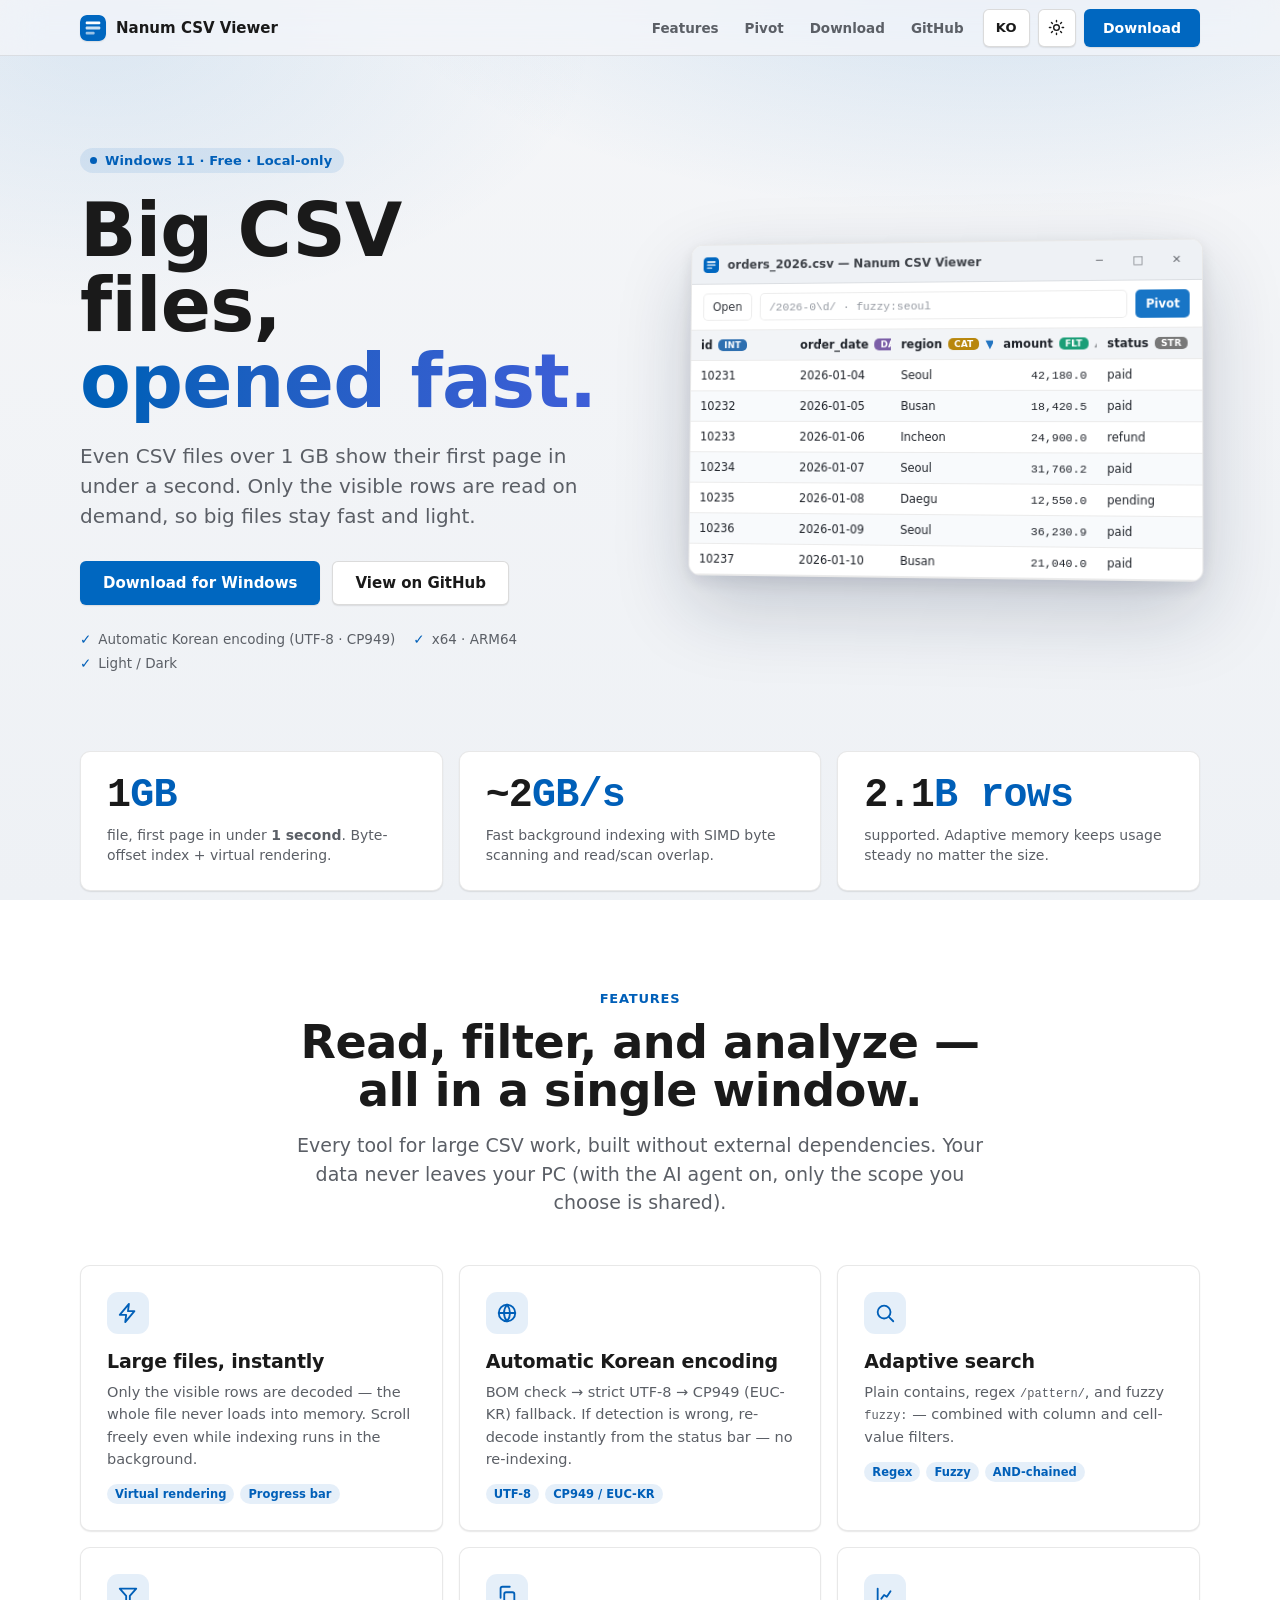
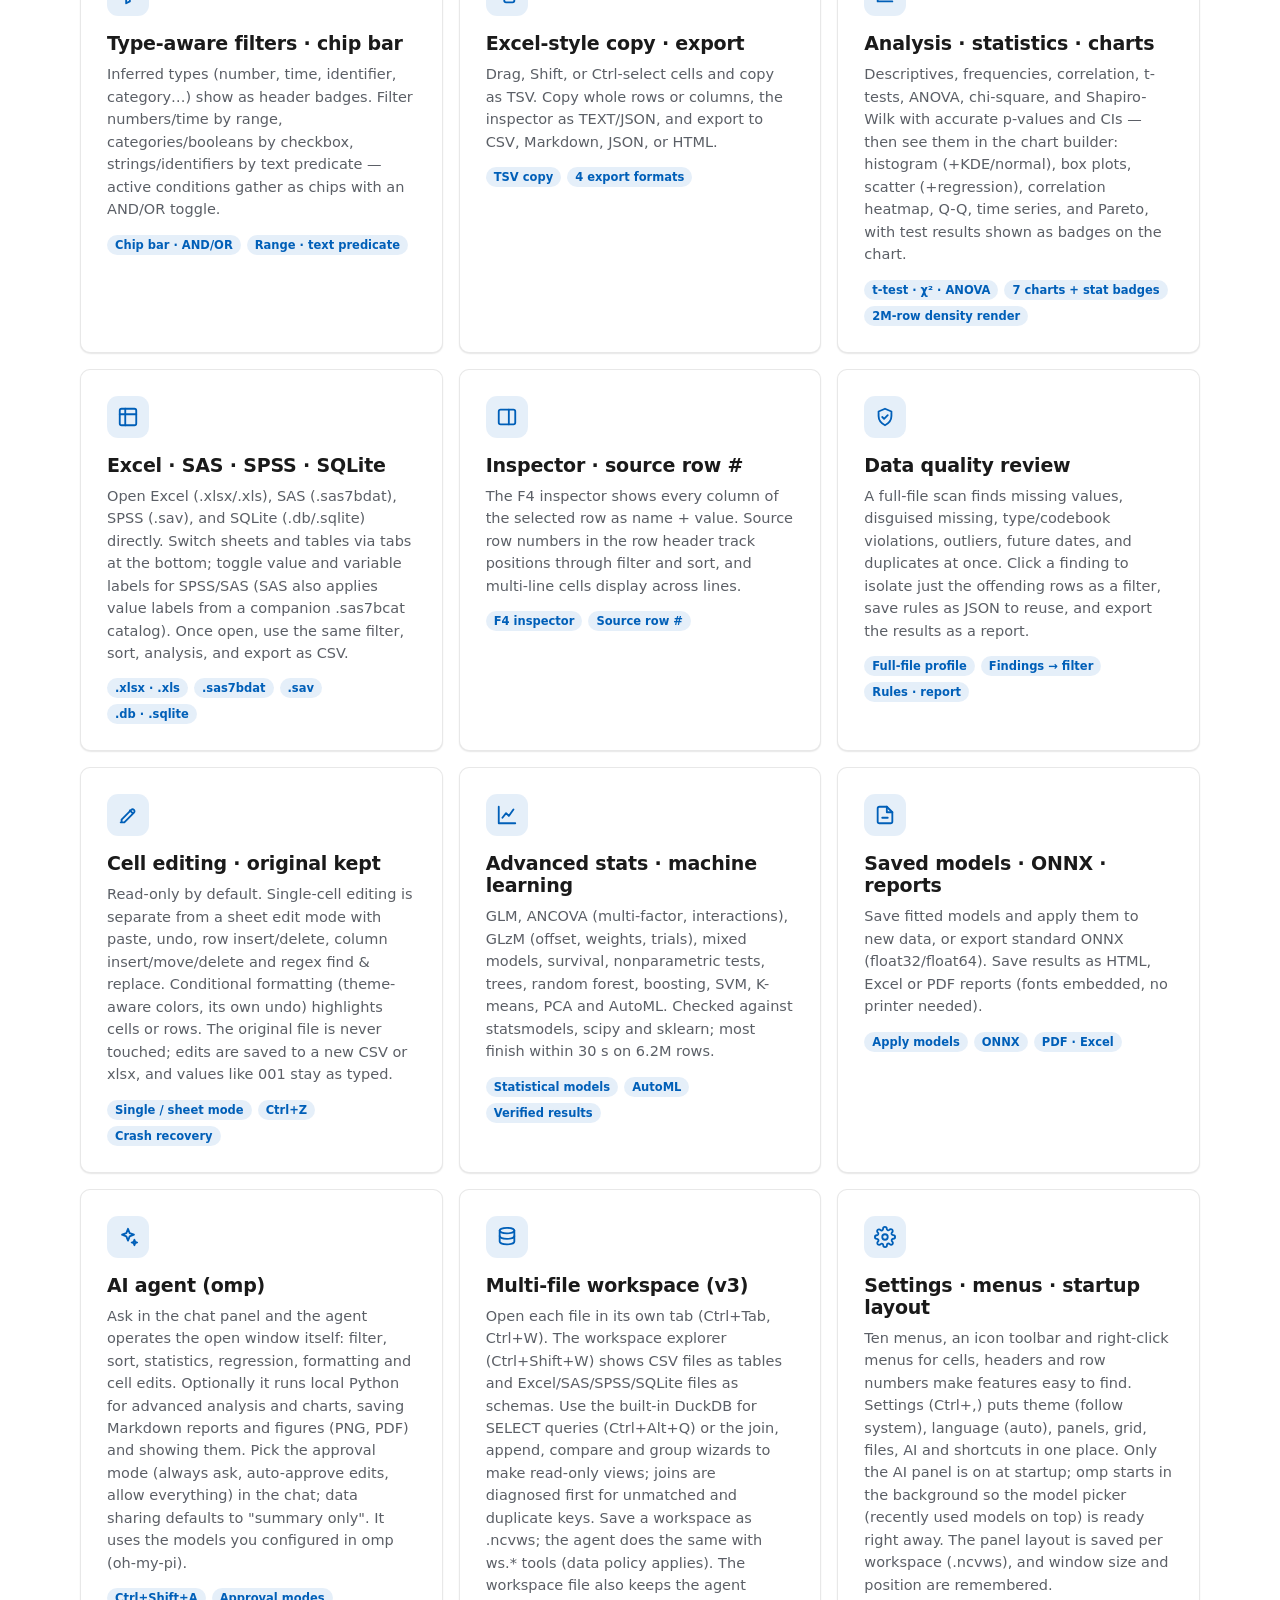
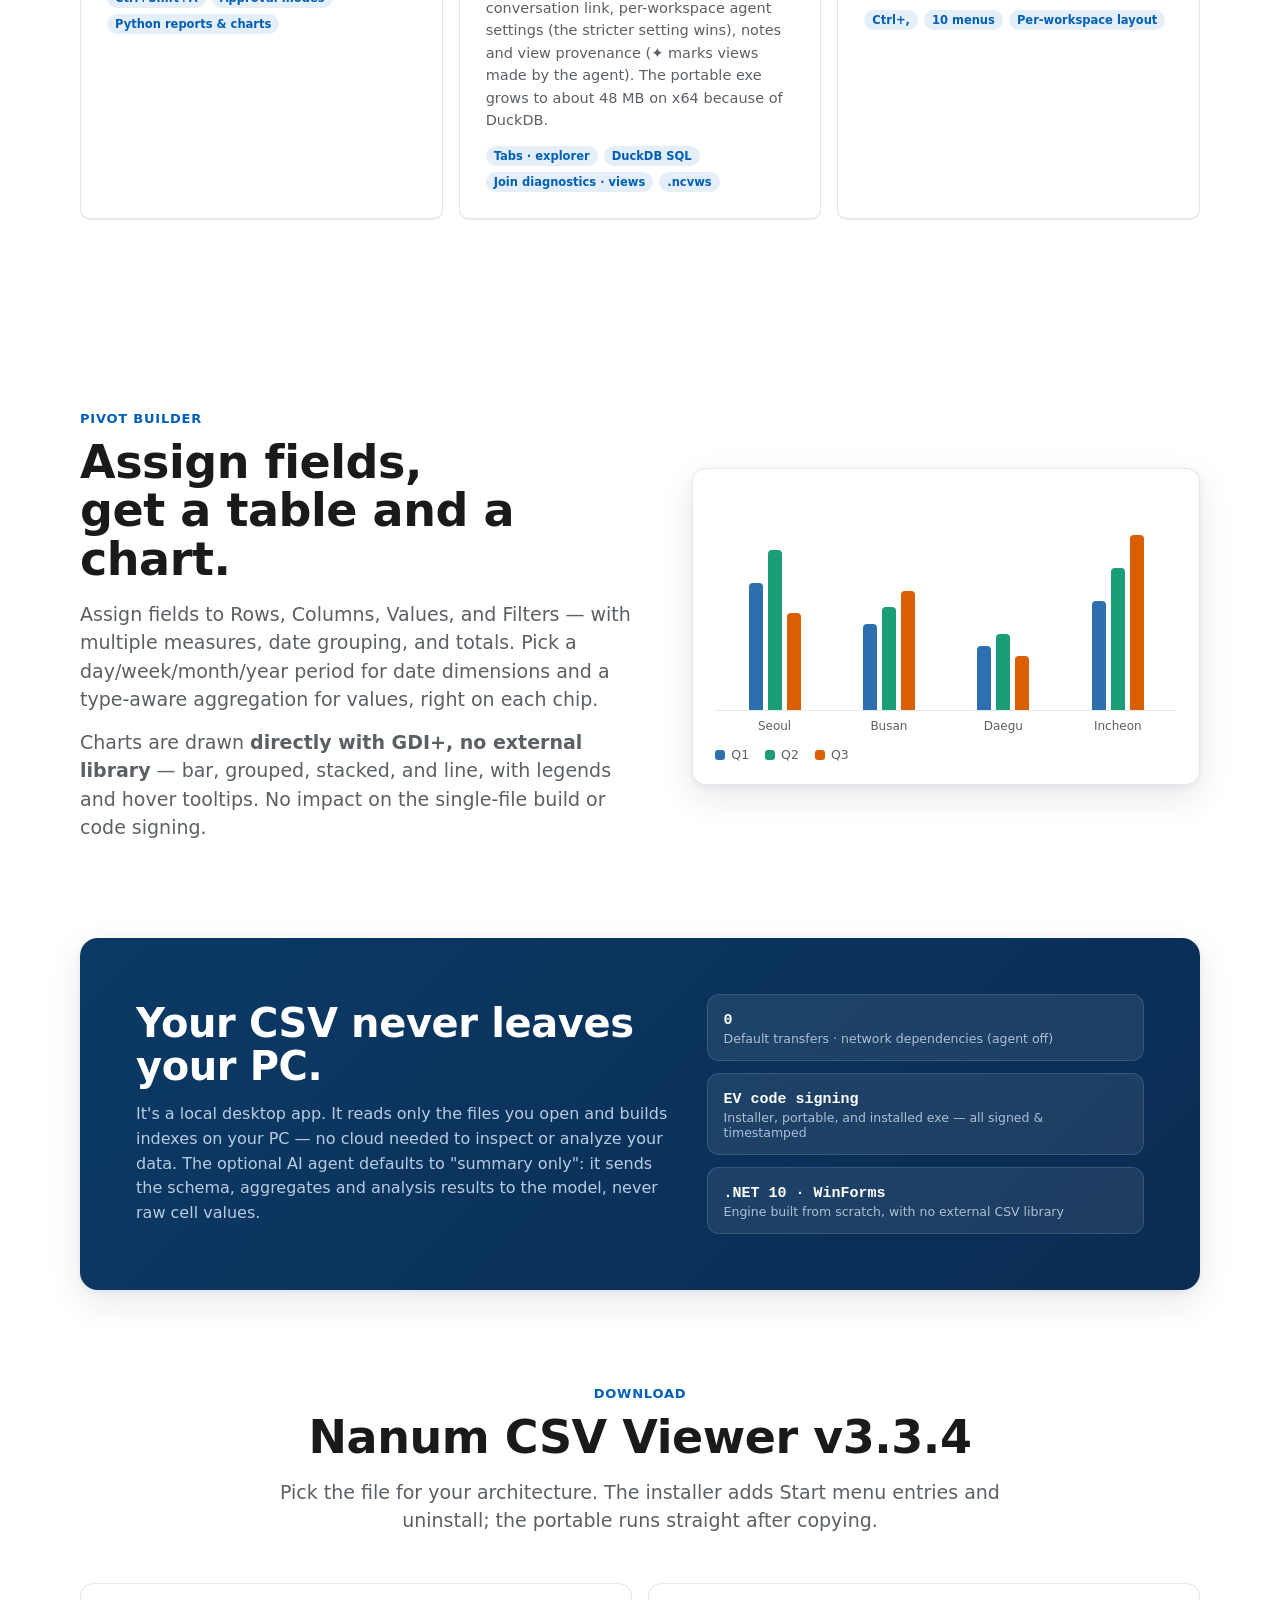
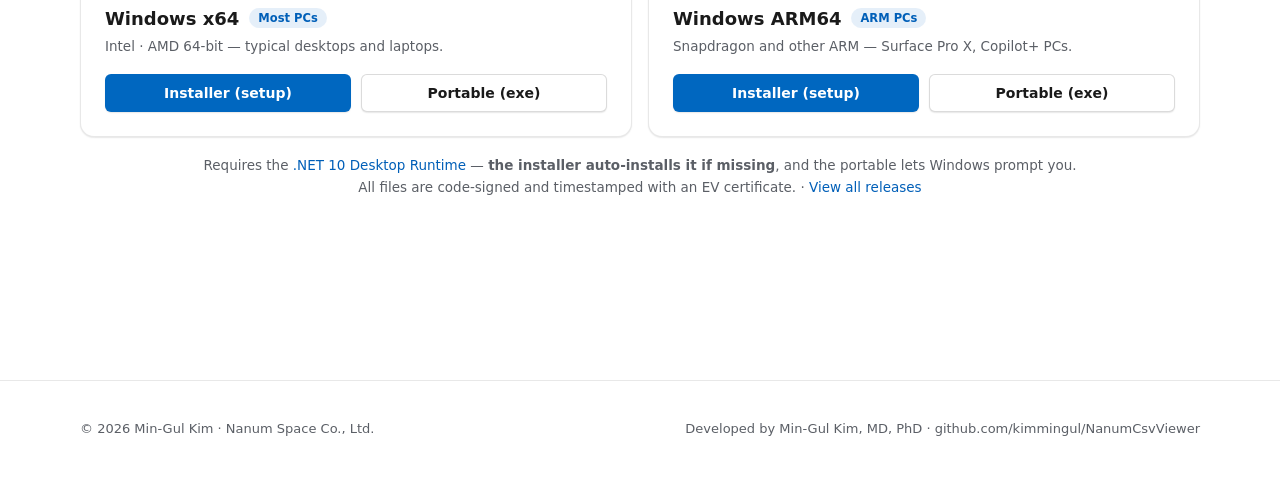
==== commit e559d5b4: "docs: 랜딩 페이지 v3.3.4 다운로드" ====
--- a/docs/index.html
+++ b/docs/index.html
@@ -532,7 +532,7 @@
       <div class="wrap">
         <div class="sec-head center reveal">
           <p class="sec-eyebrow" data-i18n="dl.eyebrow">다운로드</p>
-          <h2 class="sec-title">Nanum CSV Viewer v3.3.3</h2>
+          <h2 class="sec-title">Nanum CSV Viewer v3.3.4</h2>
           <p class="sec-lede" data-i18n="dl.lede">아키텍처에 맞는 파일을 받으세요. 설치형은 시작 메뉴 등록·제거를 지원하고, 포터블은 복사 후 바로 실행합니다.</p>
         </div>
         <div class="dl-grid">
@@ -540,16 +540,16 @@
             <div class="arch"><span class="archname">Windows x64</span><span class="pill" data-i18n="dl.x64pill">대부분의 PC</span></div>
             <p class="for" data-i18n="dl.x64for">Intel · AMD 64비트 — 일반 데스크톱·노트북.</p>
             <div class="row">
-              <a class="btn btn-accent" href="https://github.com/kimmingul/NanumCsvViewer/releases/download/v3.3.3/NanumCsvViewer-v3.3.3-win-x64-setup.exe" data-i18n="dl.setup">설치형 (setup)</a>
-              <a class="btn btn-ghost" href="https://github.com/kimmingul/NanumCsvViewer/releases/download/v3.3.3/NanumCsvViewer-v3.3.3-win-x64-portable.exe" data-i18n="dl.portable">포터블 (exe)</a>
+              <a class="btn btn-accent" href="https://github.com/kimmingul/NanumCsvViewer/releases/download/v3.3.4/NanumCsvViewer-v3.3.4-win-x64-setup.exe" data-i18n="dl.setup">설치형 (setup)</a>
+              <a class="btn btn-ghost" href="https://github.com/kimmingul/NanumCsvViewer/releases/download/v3.3.4/NanumCsvViewer-v3.3.4-win-x64-portable.exe" data-i18n="dl.portable">포터블 (exe)</a>
             </div>
           </div>
           <div class="dl reveal">
             <div class="arch"><span class="archname">Windows ARM64</span><span class="pill" data-i18n="dl.armpill">ARM PC</span></div>
             <p class="for" data-i18n="dl.armfor">Snapdragon 등 ARM 기반 — Surface Pro X·Copilot+ PC.</p>
             <div class="row">
-              <a class="btn btn-accent" href="https://github.com/kimmingul/NanumCsvViewer/releases/download/v3.3.3/NanumCsvViewer-v3.3.3-win-arm64-setup.exe" data-i18n="dl.setup">설치형 (setup)</a>
-              <a class="btn btn-ghost" href="https://github.com/kimmingul/NanumCsvViewer/releases/download/v3.3.3/NanumCsvViewer-v3.3.3-win-arm64-portable.exe" data-i18n="dl.portable">포터블 (exe)</a>
+              <a class="btn btn-accent" href="https://github.com/kimmingul/NanumCsvViewer/releases/download/v3.3.4/NanumCsvViewer-v3.3.4-win-arm64-setup.exe" data-i18n="dl.setup">설치형 (setup)</a>
+              <a class="btn btn-ghost" href="https://github.com/kimmingul/NanumCsvViewer/releases/download/v3.3.4/NanumCsvViewer-v3.3.4-win-arm64-portable.exe" data-i18n="dl.portable">포터블 (exe)</a>
             </div>
           </div>
         </div>
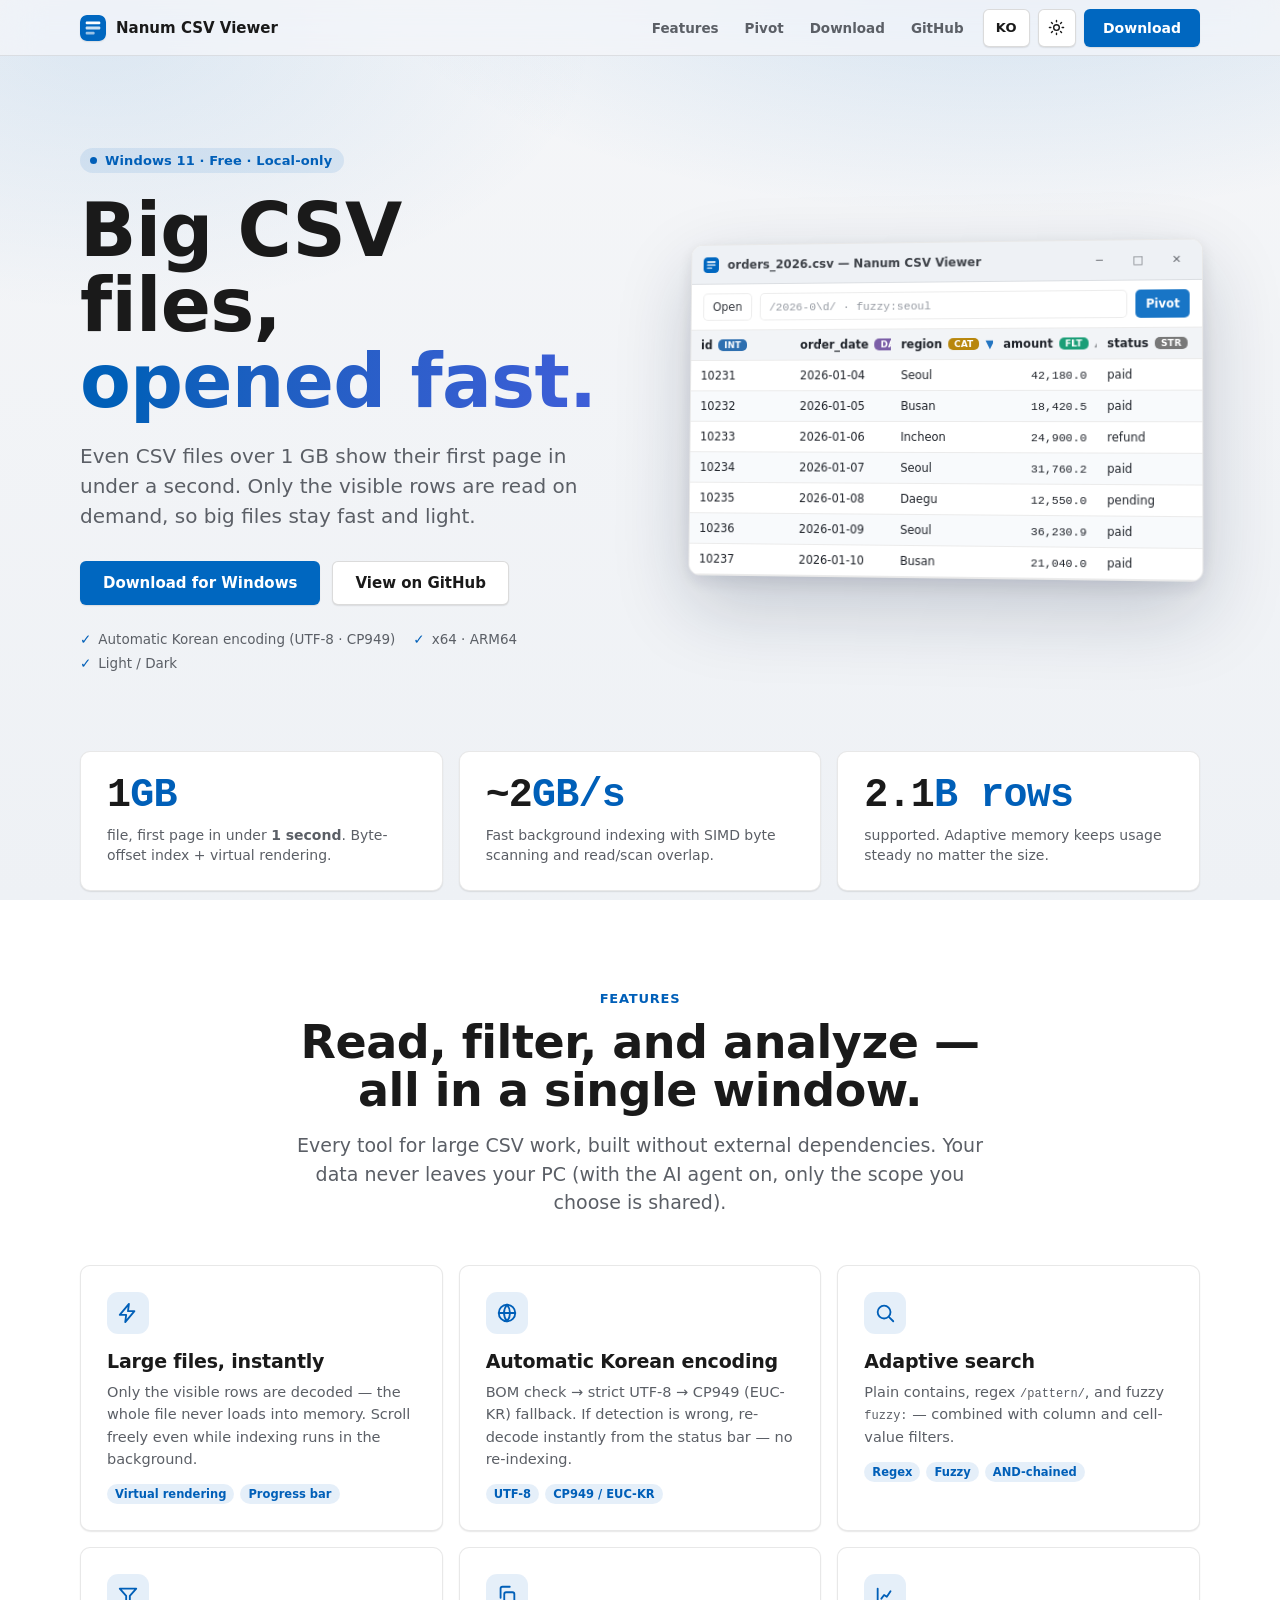
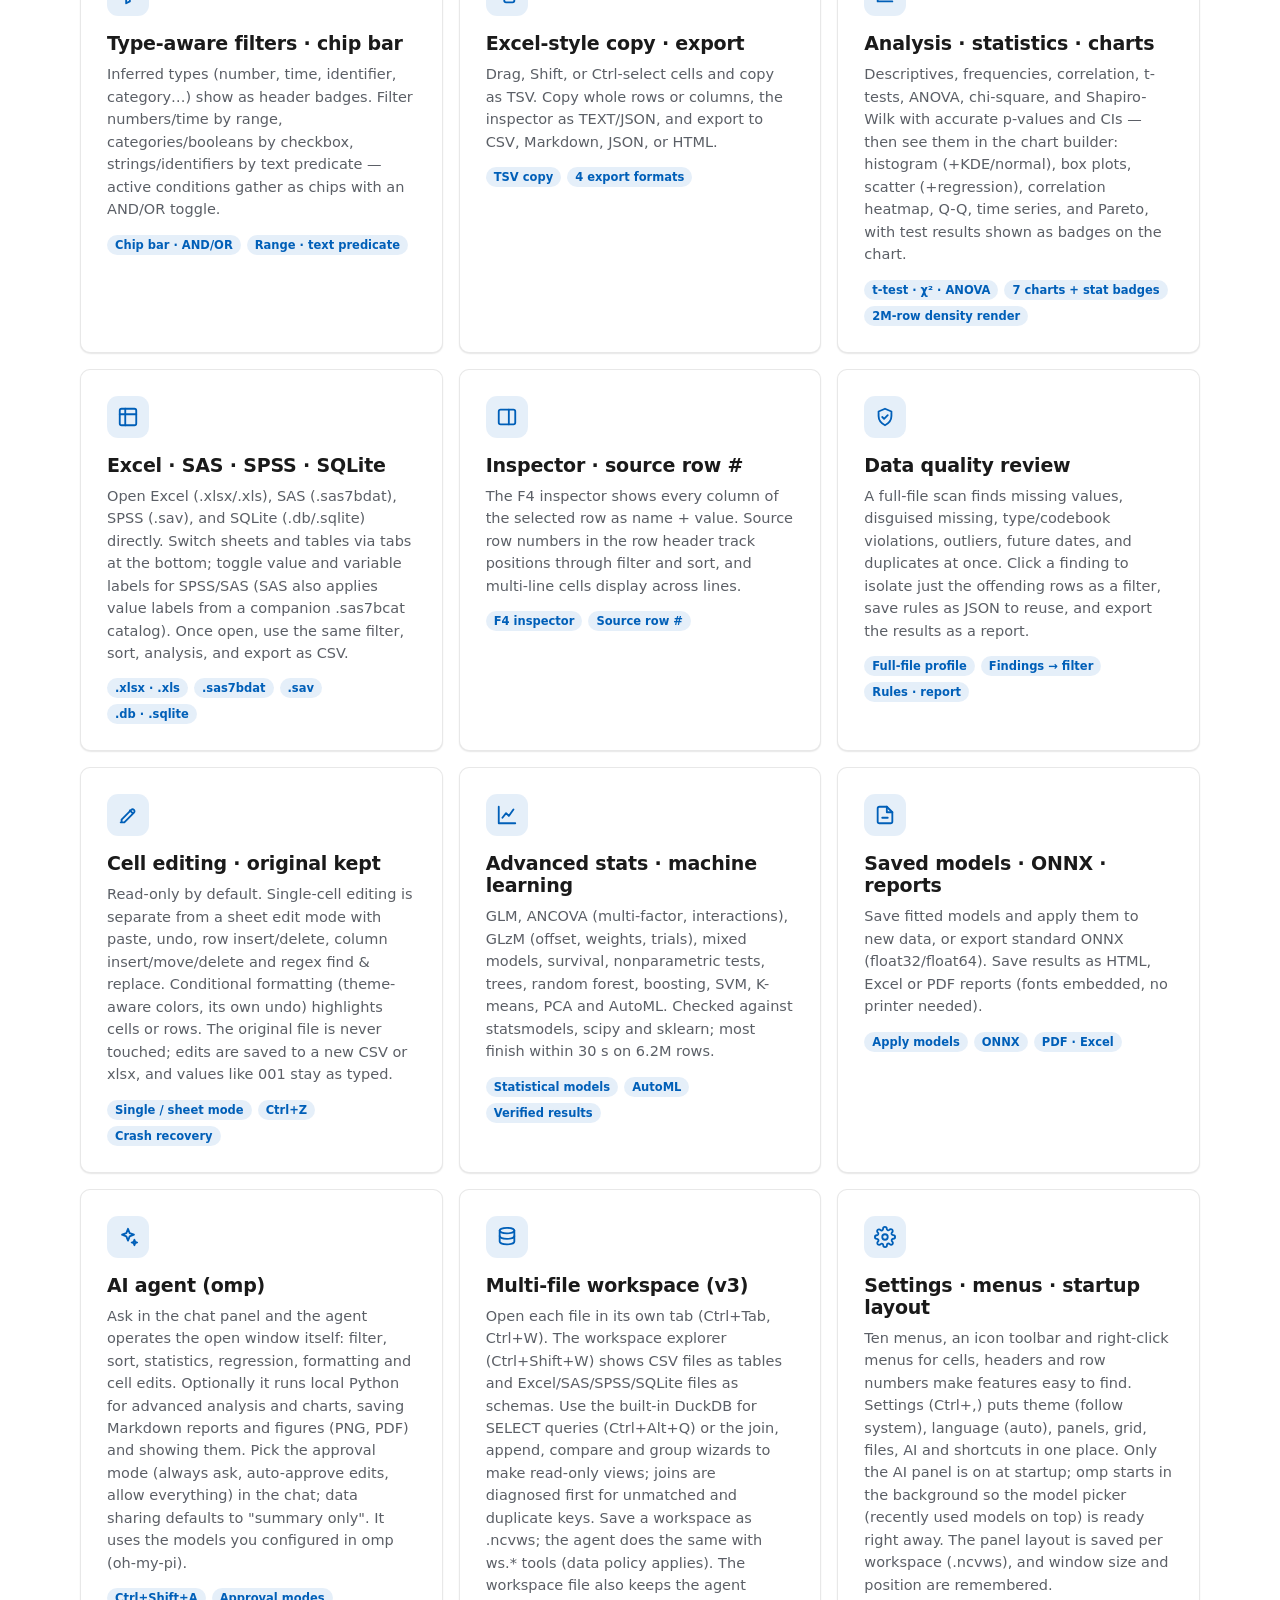
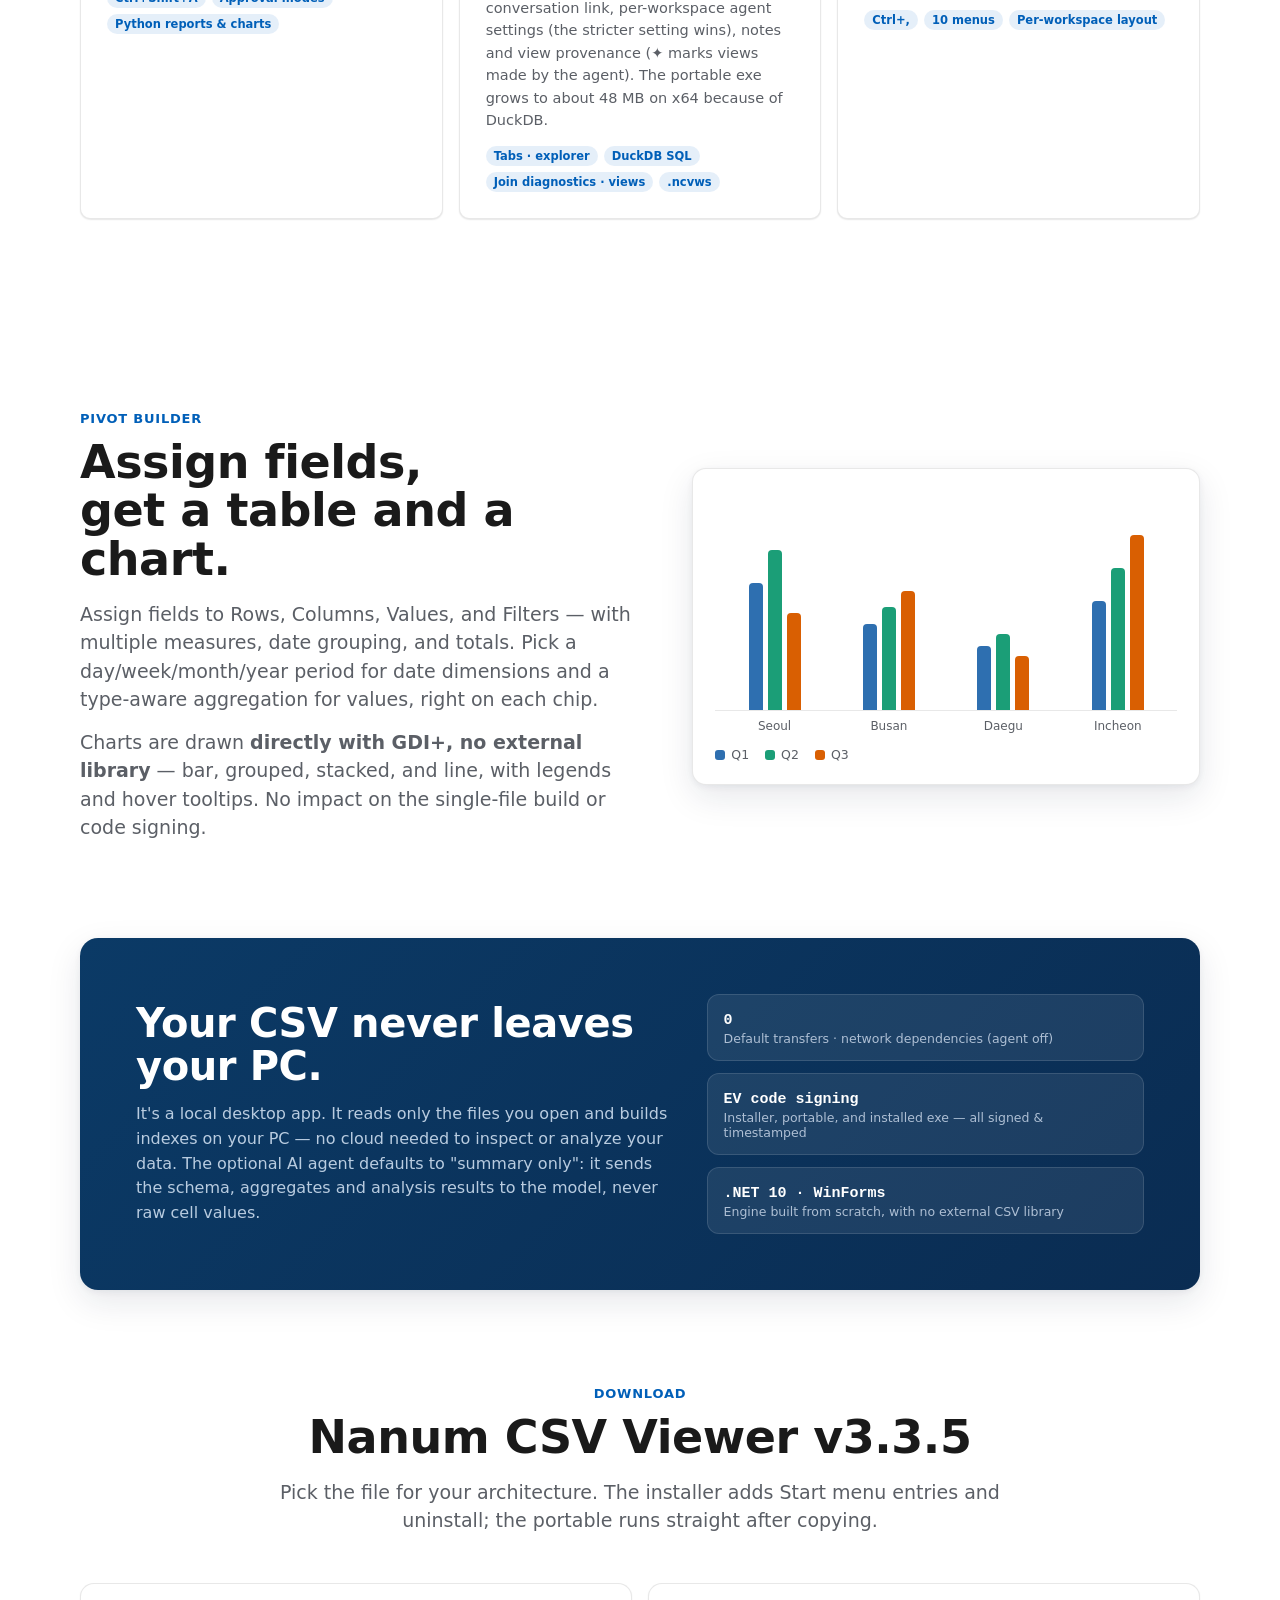
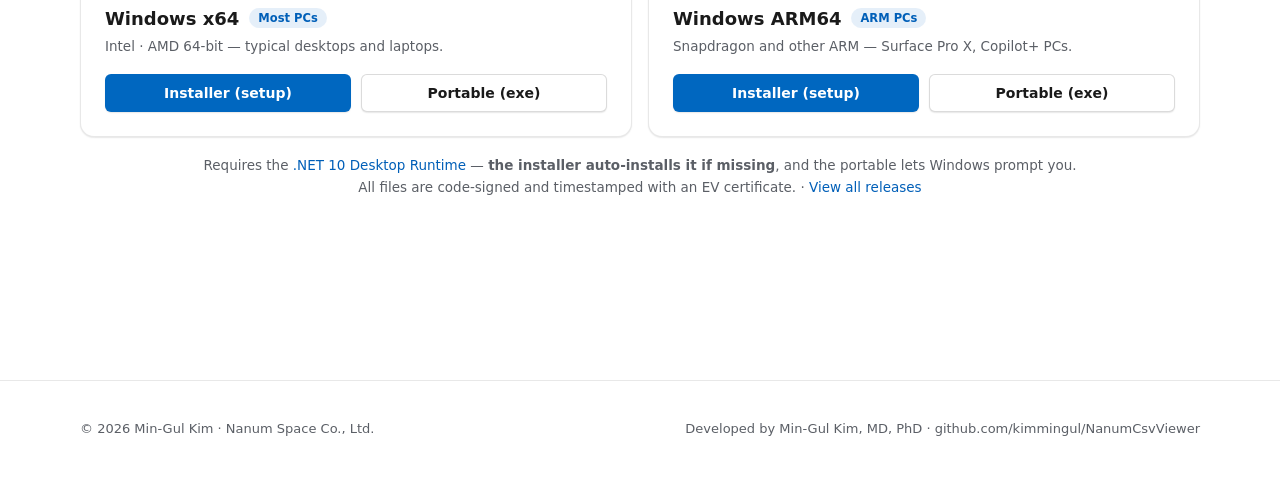
==== commit 1ea65936: "docs: 랜딩 페이지 v3.3.5 다운로드" ====
--- a/docs/index.html
+++ b/docs/index.html
@@ -532,7 +532,7 @@
       <div class="wrap">
         <div class="sec-head center reveal">
           <p class="sec-eyebrow" data-i18n="dl.eyebrow">다운로드</p>
-          <h2 class="sec-title">Nanum CSV Viewer v3.3.4</h2>
+          <h2 class="sec-title">Nanum CSV Viewer v3.3.5</h2>
           <p class="sec-lede" data-i18n="dl.lede">아키텍처에 맞는 파일을 받으세요. 설치형은 시작 메뉴 등록·제거를 지원하고, 포터블은 복사 후 바로 실행합니다.</p>
         </div>
         <div class="dl-grid">
@@ -540,16 +540,16 @@
             <div class="arch"><span class="archname">Windows x64</span><span class="pill" data-i18n="dl.x64pill">대부분의 PC</span></div>
             <p class="for" data-i18n="dl.x64for">Intel · AMD 64비트 — 일반 데스크톱·노트북.</p>
             <div class="row">
-              <a class="btn btn-accent" href="https://github.com/kimmingul/NanumCsvViewer/releases/download/v3.3.4/NanumCsvViewer-v3.3.4-win-x64-setup.exe" data-i18n="dl.setup">설치형 (setup)</a>
-              <a class="btn btn-ghost" href="https://github.com/kimmingul/NanumCsvViewer/releases/download/v3.3.4/NanumCsvViewer-v3.3.4-win-x64-portable.exe" data-i18n="dl.portable">포터블 (exe)</a>
+              <a class="btn btn-accent" href="https://github.com/kimmingul/NanumCsvViewer/releases/download/v3.3.5/NanumCsvViewer-v3.3.5-win-x64-setup.exe" data-i18n="dl.setup">설치형 (setup)</a>
+              <a class="btn btn-ghost" href="https://github.com/kimmingul/NanumCsvViewer/releases/download/v3.3.5/NanumCsvViewer-v3.3.5-win-x64-portable.exe" data-i18n="dl.portable">포터블 (exe)</a>
             </div>
           </div>
           <div class="dl reveal">
             <div class="arch"><span class="archname">Windows ARM64</span><span class="pill" data-i18n="dl.armpill">ARM PC</span></div>
             <p class="for" data-i18n="dl.armfor">Snapdragon 등 ARM 기반 — Surface Pro X·Copilot+ PC.</p>
             <div class="row">
-              <a class="btn btn-accent" href="https://github.com/kimmingul/NanumCsvViewer/releases/download/v3.3.4/NanumCsvViewer-v3.3.4-win-arm64-setup.exe" data-i18n="dl.setup">설치형 (setup)</a>
-              <a class="btn btn-ghost" href="https://github.com/kimmingul/NanumCsvViewer/releases/download/v3.3.4/NanumCsvViewer-v3.3.4-win-arm64-portable.exe" data-i18n="dl.portable">포터블 (exe)</a>
+              <a class="btn btn-accent" href="https://github.com/kimmingul/NanumCsvViewer/releases/download/v3.3.5/NanumCsvViewer-v3.3.5-win-arm64-setup.exe" data-i18n="dl.setup">설치형 (setup)</a>
+              <a class="btn btn-ghost" href="https://github.com/kimmingul/NanumCsvViewer/releases/download/v3.3.5/NanumCsvViewer-v3.3.5-win-arm64-portable.exe" data-i18n="dl.portable">포터블 (exe)</a>
             </div>
           </div>
         </div>
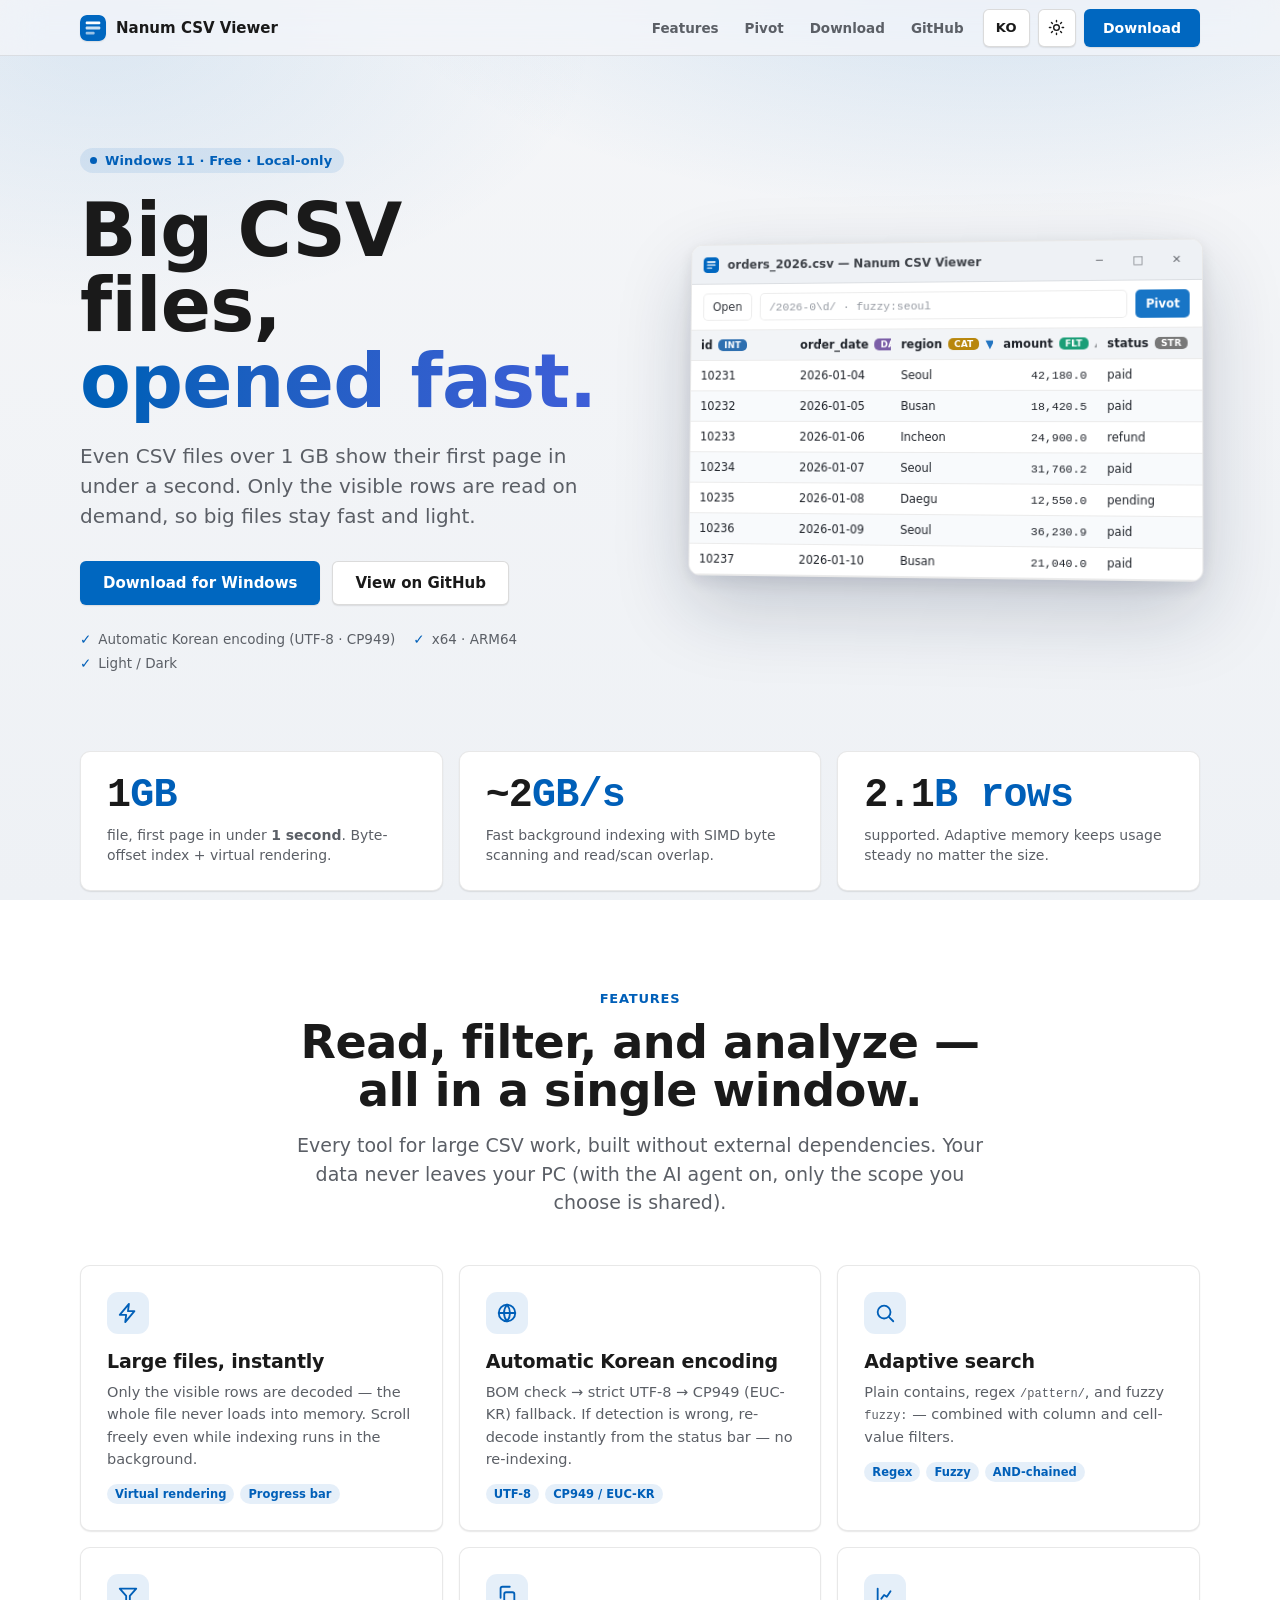
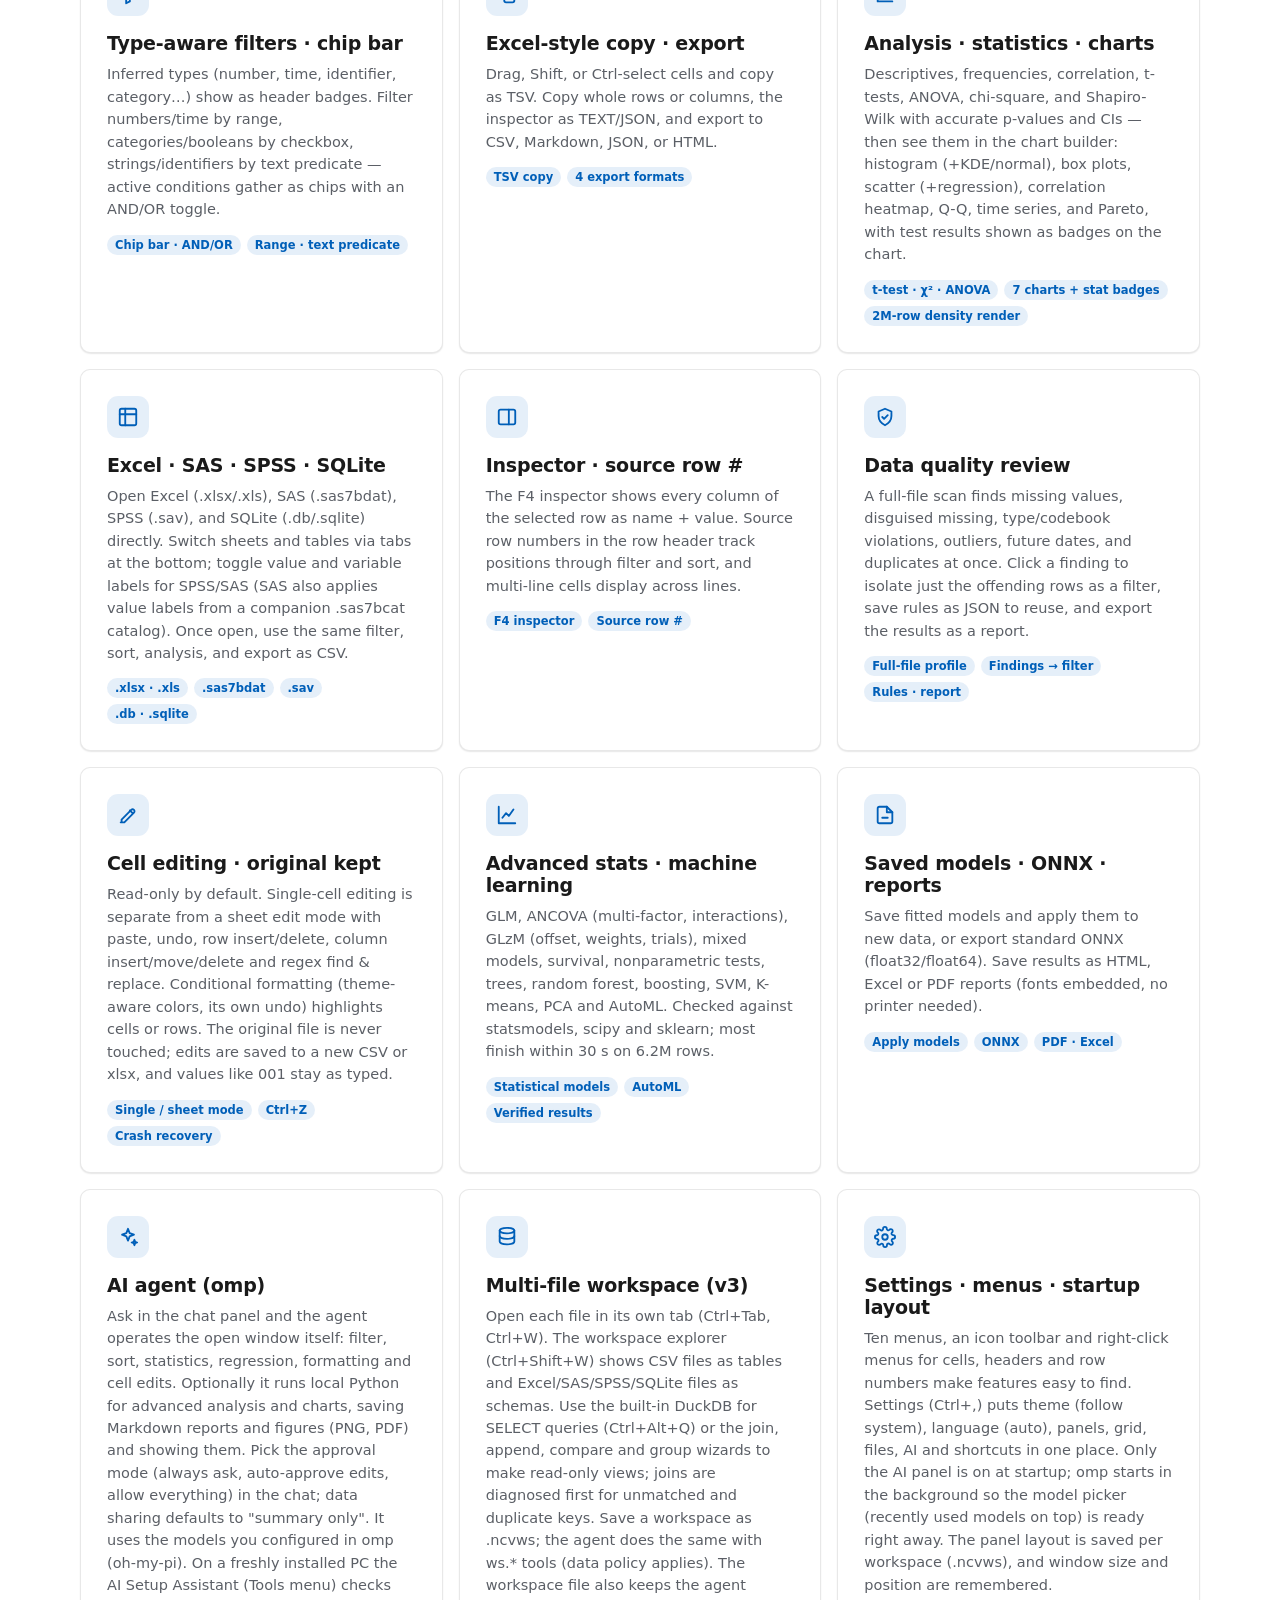
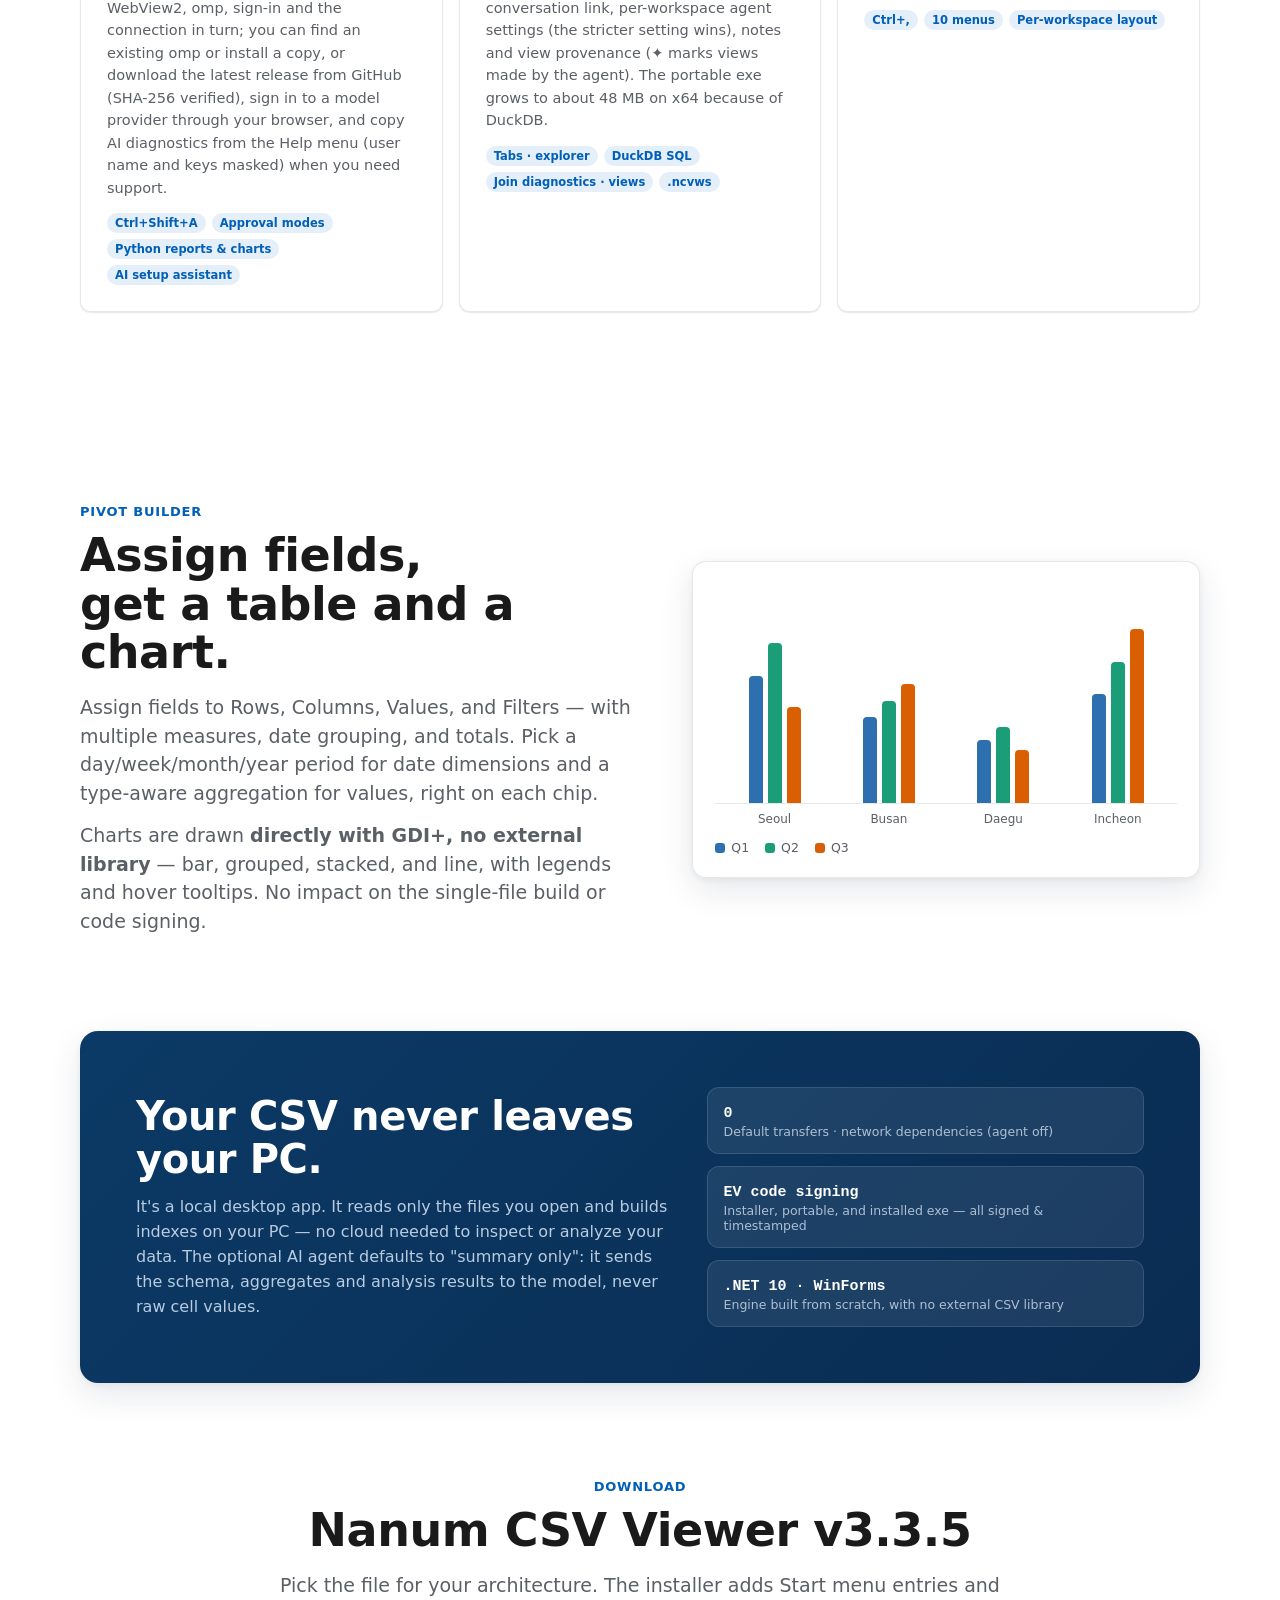
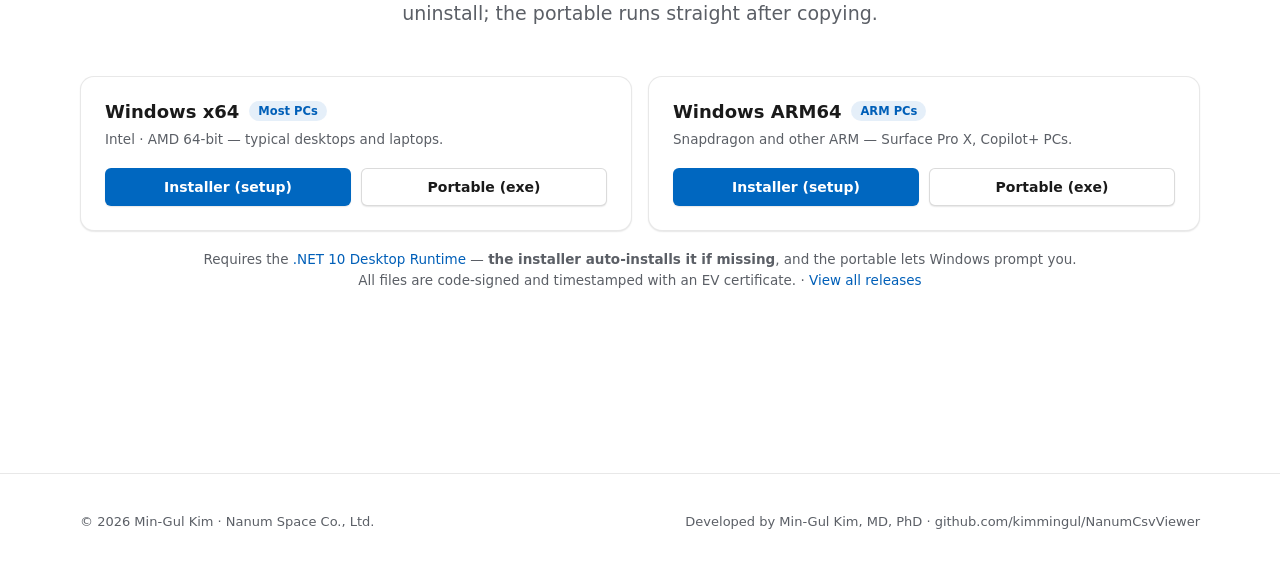
==== commit 99c3368d: "v3.4.0: AI 환경 설정 안정화 — WebView2 오류 분류·호환성 설정 해제·Per-Monitor V2 DPI, omp 탐색 확대·설치·검증된 다운로드, AI 환경 설정 " ====
--- a/docs/index.html
+++ b/docs/index.html
@@ -470,8 +470,8 @@
           <article class="card reveal">
             <div class="ico"><svg viewBox="0 0 24 24" fill="none" stroke="currentColor" stroke-width="2" stroke-linecap="round" stroke-linejoin="round"><path d="M12 3l1.8 4.7L18.5 9.5l-4.7 1.8L12 16l-1.8-4.7L5.5 9.5l4.7-1.8z"/><path d="M19 15l.8 2.2L22 18l-2.2.8L19 21l-.8-2.2L16 18l2.2-.8z"/></svg></div>
             <h3 data-i18n="f13.h">AI 에이전트 (omp)</h3>
-            <p data-i18n="f13.p">오른쪽 채팅 패널에 말로 요청하면 에이전트가 지금 열린 창을 직접 조작합니다 — 필터·정렬·통계·회귀·서식·셀 편집. 선택하면 로컬 Python으로 고급 분석·시각화를 하고 마크다운 보고서와 그림(PNG·PDF)을 저장해 보여 줍니다. 승인 모드(항상 묻기·편집 자동 승인·모두 허용)를 채팅 창에서 고르고, 기본 데이터 공유는 "요약만"입니다. 모델은 omp(oh-my-pi)에 설정한 것을 씁니다.</p>
-            <div class="tags"><b data-i18n="f13.t1">Ctrl+Shift+A</b><b data-i18n="f13.t2">승인 모드</b><b data-i18n="f13.t3">Python 보고서·그림</b></div>
+            <p data-i18n="f13.p">오른쪽 채팅 패널에 말로 요청하면 에이전트가 지금 열린 창을 직접 조작합니다 — 필터·정렬·통계·회귀·서식·셀 편집. 선택하면 로컬 Python으로 고급 분석·시각화를 하고 마크다운 보고서와 그림(PNG·PDF)을 저장해 보여 줍니다. 승인 모드(항상 묻기·편집 자동 승인·모두 허용)를 채팅 창에서 고르고, 기본 데이터 공유는 "요약만"입니다. 모델은 omp(oh-my-pi)에 설정한 것을 씁니다. 처음 설치한 PC에서는 AI 환경 설정 도우미(도구 메뉴)가 WebView2·omp·로그인·연결을 차례로 점검하고, omp는 찾아보기·설치(복사) 또는 GitHub 최신 릴리스 내려받기(SHA-256 확인)로, 모델 제공자 로그인은 브라우저 인증으로 끝낼 수 있으며, 문제가 있으면 도움말의 AI 환경 진단 정보(사용자 이름·키 가림)를 복사해 문의할 수 있습니다.</p>
+            <div class="tags"><b data-i18n="f13.t1">Ctrl+Shift+A</b><b data-i18n="f13.t2">승인 모드</b><b data-i18n="f13.t3">Python 보고서·그림</b><b data-i18n="f13.t4">AI 설정 도우미</b></div>
           </article>
           <article class="card reveal">
             <div class="ico"><svg viewBox="0 0 24 24" fill="none" stroke="currentColor" stroke-width="2" stroke-linecap="round" stroke-linejoin="round"><ellipse cx="12" cy="5" rx="8" ry="3"/><path d="M4 5v6c0 1.7 3.6 3 8 3s8-1.3 8-3V5"/><path d="M4 11v6c0 1.7 3.6 3 8 3s8-1.3 8-3v-6"/></svg></div>
@@ -663,10 +663,11 @@
         'f12.t2': { ko: 'ONNX', en: 'ONNX' },
         'f12.t3': { ko: 'PDF · Excel', en: 'PDF · Excel' },
         'f13.h': { ko: 'AI 에이전트 (omp)', en: 'AI agent (omp)' },
-        'f13.p': { ko: '오른쪽 채팅 패널에 말로 요청하면 에이전트가 지금 열린 창을 직접 조작합니다 — 필터·정렬·통계·회귀·서식·셀 편집. 선택하면 로컬 Python으로 고급 분석·시각화를 하고 마크다운 보고서와 그림(PNG·PDF)을 저장해 보여 줍니다. 승인 모드(항상 묻기·편집 자동 승인·모두 허용)를 채팅 창에서 고르고, 기본 데이터 공유는 "요약만"입니다. 모델은 omp(oh-my-pi)에 설정한 것을 씁니다.', en: 'Ask in the chat panel and the agent operates the open window itself: filter, sort, statistics, regression, formatting and cell edits. Optionally it runs local Python for advanced analysis and charts, saving Markdown reports and figures (PNG, PDF) and showing them. Pick the approval mode (always ask, auto-approve edits, allow everything) in the chat; data sharing defaults to "summary only". It uses the models you configured in omp (oh-my-pi).' },
+        'f13.p': { ko: '오른쪽 채팅 패널에 말로 요청하면 에이전트가 지금 열린 창을 직접 조작합니다 — 필터·정렬·통계·회귀·서식·셀 편집. 선택하면 로컬 Python으로 고급 분석·시각화를 하고 마크다운 보고서와 그림(PNG·PDF)을 저장해 보여 줍니다. 승인 모드(항상 묻기·편집 자동 승인·모두 허용)를 채팅 창에서 고르고, 기본 데이터 공유는 "요약만"입니다. 모델은 omp(oh-my-pi)에 설정한 것을 씁니다. 처음 설치한 PC에서는 AI 환경 설정 도우미(도구 메뉴)가 WebView2·omp·로그인·연결을 차례로 점검하고, omp는 찾아보기·설치(복사) 또는 GitHub 최신 릴리스 내려받기(SHA-256 확인)로, 모델 제공자 로그인은 브라우저 인증으로 끝낼 수 있으며, 문제가 있으면 도움말의 AI 환경 진단 정보(사용자 이름·키 가림)를 복사해 문의할 수 있습니다.', en: 'Ask in the chat panel and the agent operates the open window itself: filter, sort, statistics, regression, formatting and cell edits. Optionally it runs local Python for advanced analysis and charts, saving Markdown reports and figures (PNG, PDF) and showing them. Pick the approval mode (always ask, auto-approve edits, allow everything) in the chat; data sharing defaults to "summary only". It uses the models you configured in omp (oh-my-pi). On a freshly installed PC the AI Setup Assistant (Tools menu) checks WebView2, omp, sign-in and the connection in turn; you can find an existing omp or install a copy, or download the latest release from GitHub (SHA-256 verified), sign in to a model provider through your browser, and copy AI diagnostics from the Help menu (user name and keys masked) when you need support.' },
         'f13.t1': { ko: 'Ctrl+Shift+A', en: 'Ctrl+Shift+A' },
         'f13.t2': { ko: '승인 모드', en: 'Approval modes' },
         'f13.t3': { ko: 'Python 보고서·그림', en: 'Python reports & charts' },
+        'f13.t4': { ko: 'AI 설정 도우미', en: 'AI setup assistant' },
         'f14.h': { ko: '여러 파일 작업 공간 (v3)', en: 'Multi-file workspace (v3)' },
         'f14.p': { ko: '파일마다 탭(Ctrl+Tab·Ctrl+W)으로 열고, 작업 공간 탐색기(Ctrl+Shift+W)에서 CSV는 테이블, 엑셀·SAS·SPSS·SQLite는 스키마로 봅니다. 내장 DuckDB로 SELECT 질의(Ctrl+Alt+Q)를 쓰거나 조인·이어 붙이기·비교·그룹 마법사로 읽기 전용 뷰를 만듭니다 — 조인 전에 안 맞는 키·중복 키를 진단합니다. 작업 공간은 .ncvws로 저장하고, 에이전트도 ws.* 도구로 같은 일을 합니다(데이터 정책 적용). 작업 공간 파일에는 에이전트 대화 연결·작업 공간별 설정(더 엄격한 쪽 적용)·메모·뷰 출처(✦ 에이전트가 만든 뷰)도 함께 저장됩니다. 포터블 exe는 DuckDB 때문에 x64 약 48 MB입니다.', en: 'Open each file in its own tab (Ctrl+Tab, Ctrl+W). The workspace explorer (Ctrl+Shift+W) shows CSV files as tables and Excel/SAS/SPSS/SQLite files as schemas. Use the built-in DuckDB for SELECT queries (Ctrl+Alt+Q) or the join, append, compare and group wizards to make read-only views; joins are diagnosed first for unmatched and duplicate keys. Save a workspace as .ncvws; the agent does the same with ws.* tools (data policy applies). The workspace file also keeps the agent conversation link, per-workspace agent settings (the stricter setting wins), notes and view provenance (✦ marks views made by the agent). The portable exe grows to about 48 MB on x64 because of DuckDB.' },
         'f14.t1': { ko: '탭 · 탐색기', en: 'Tabs · explorer' },
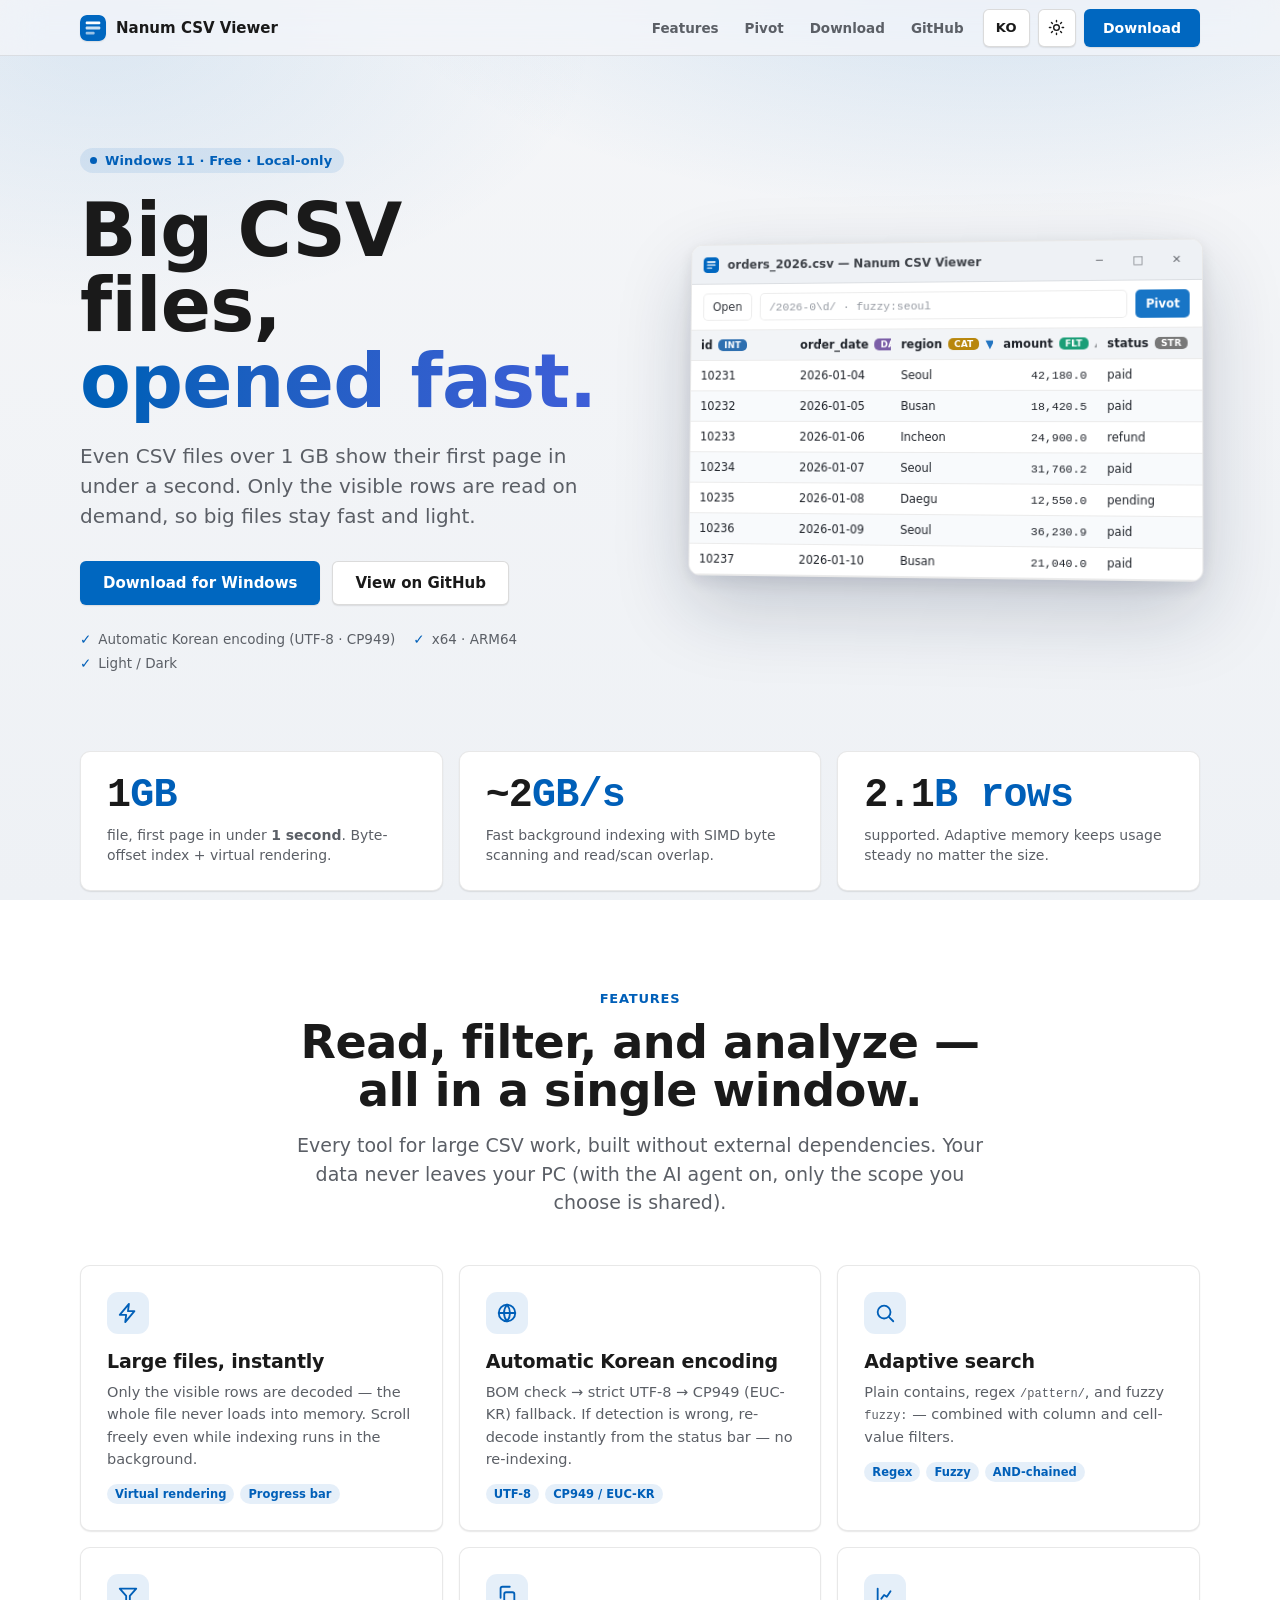
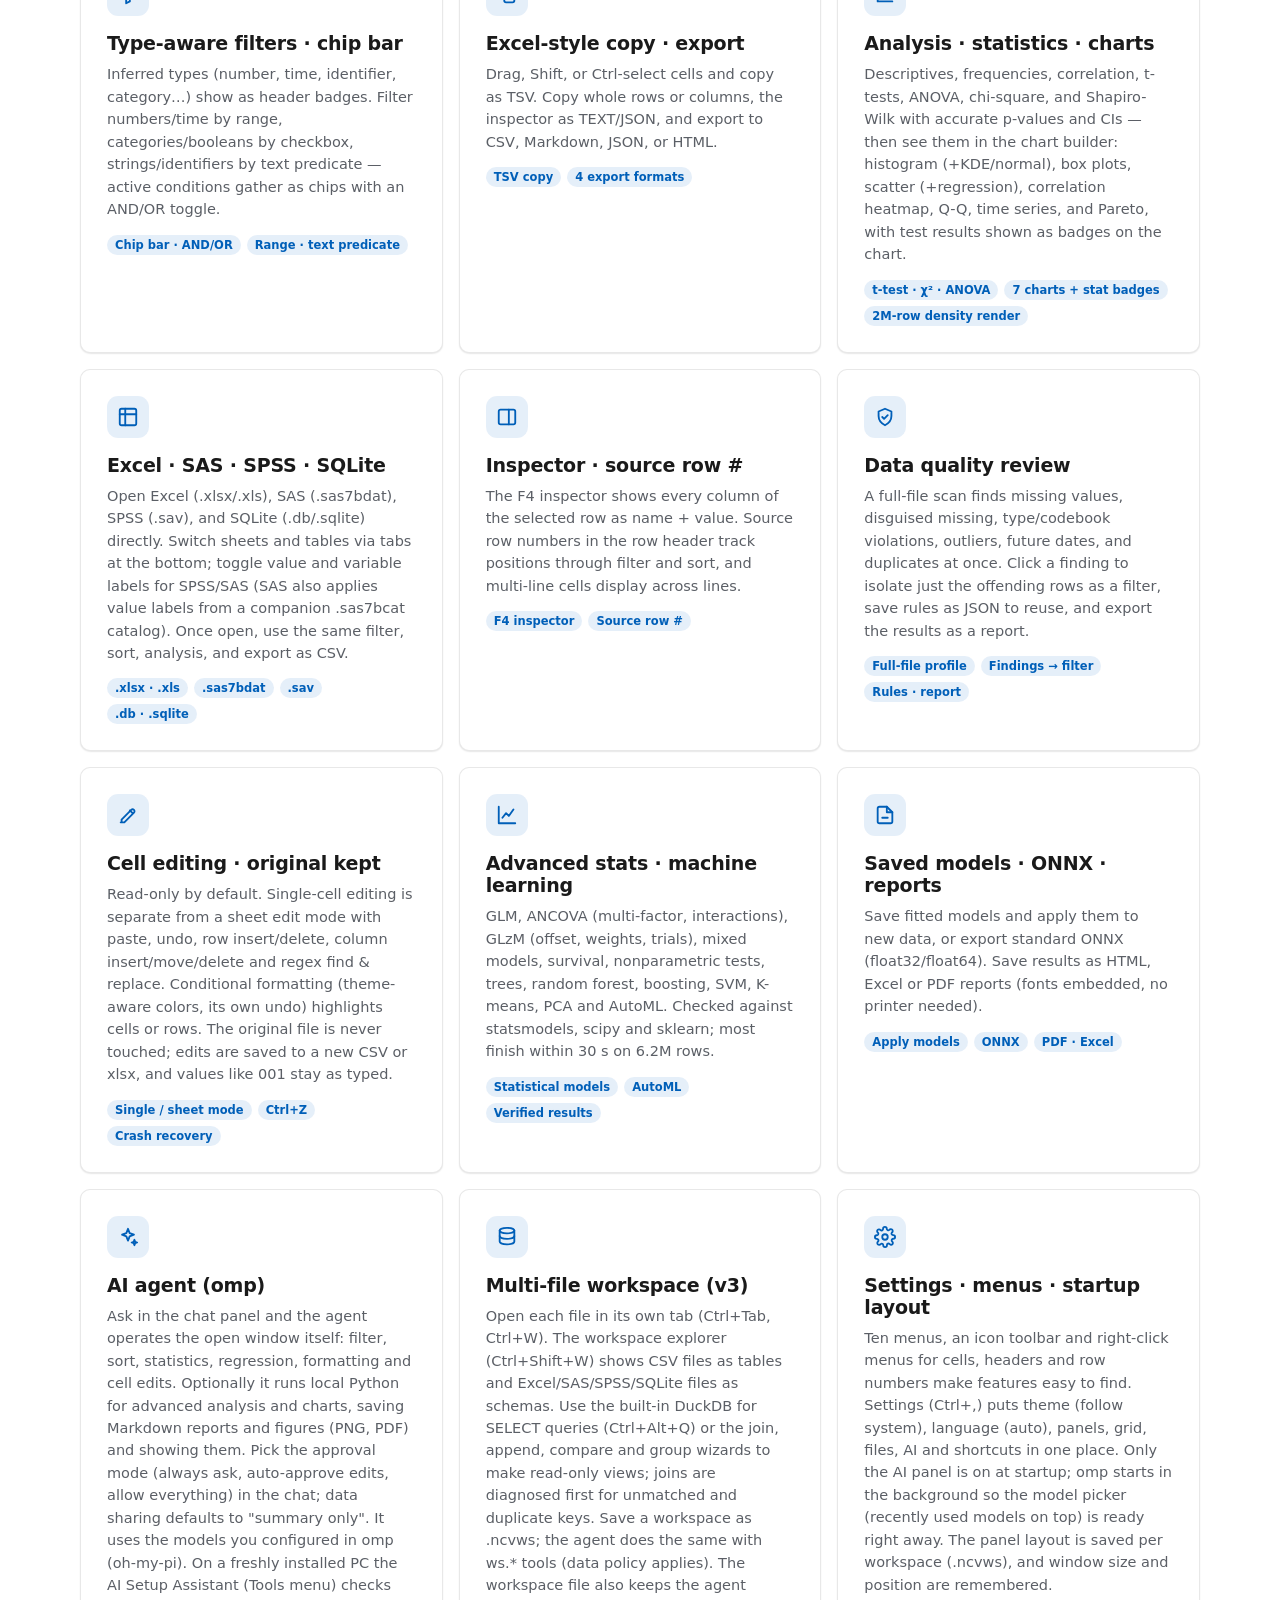
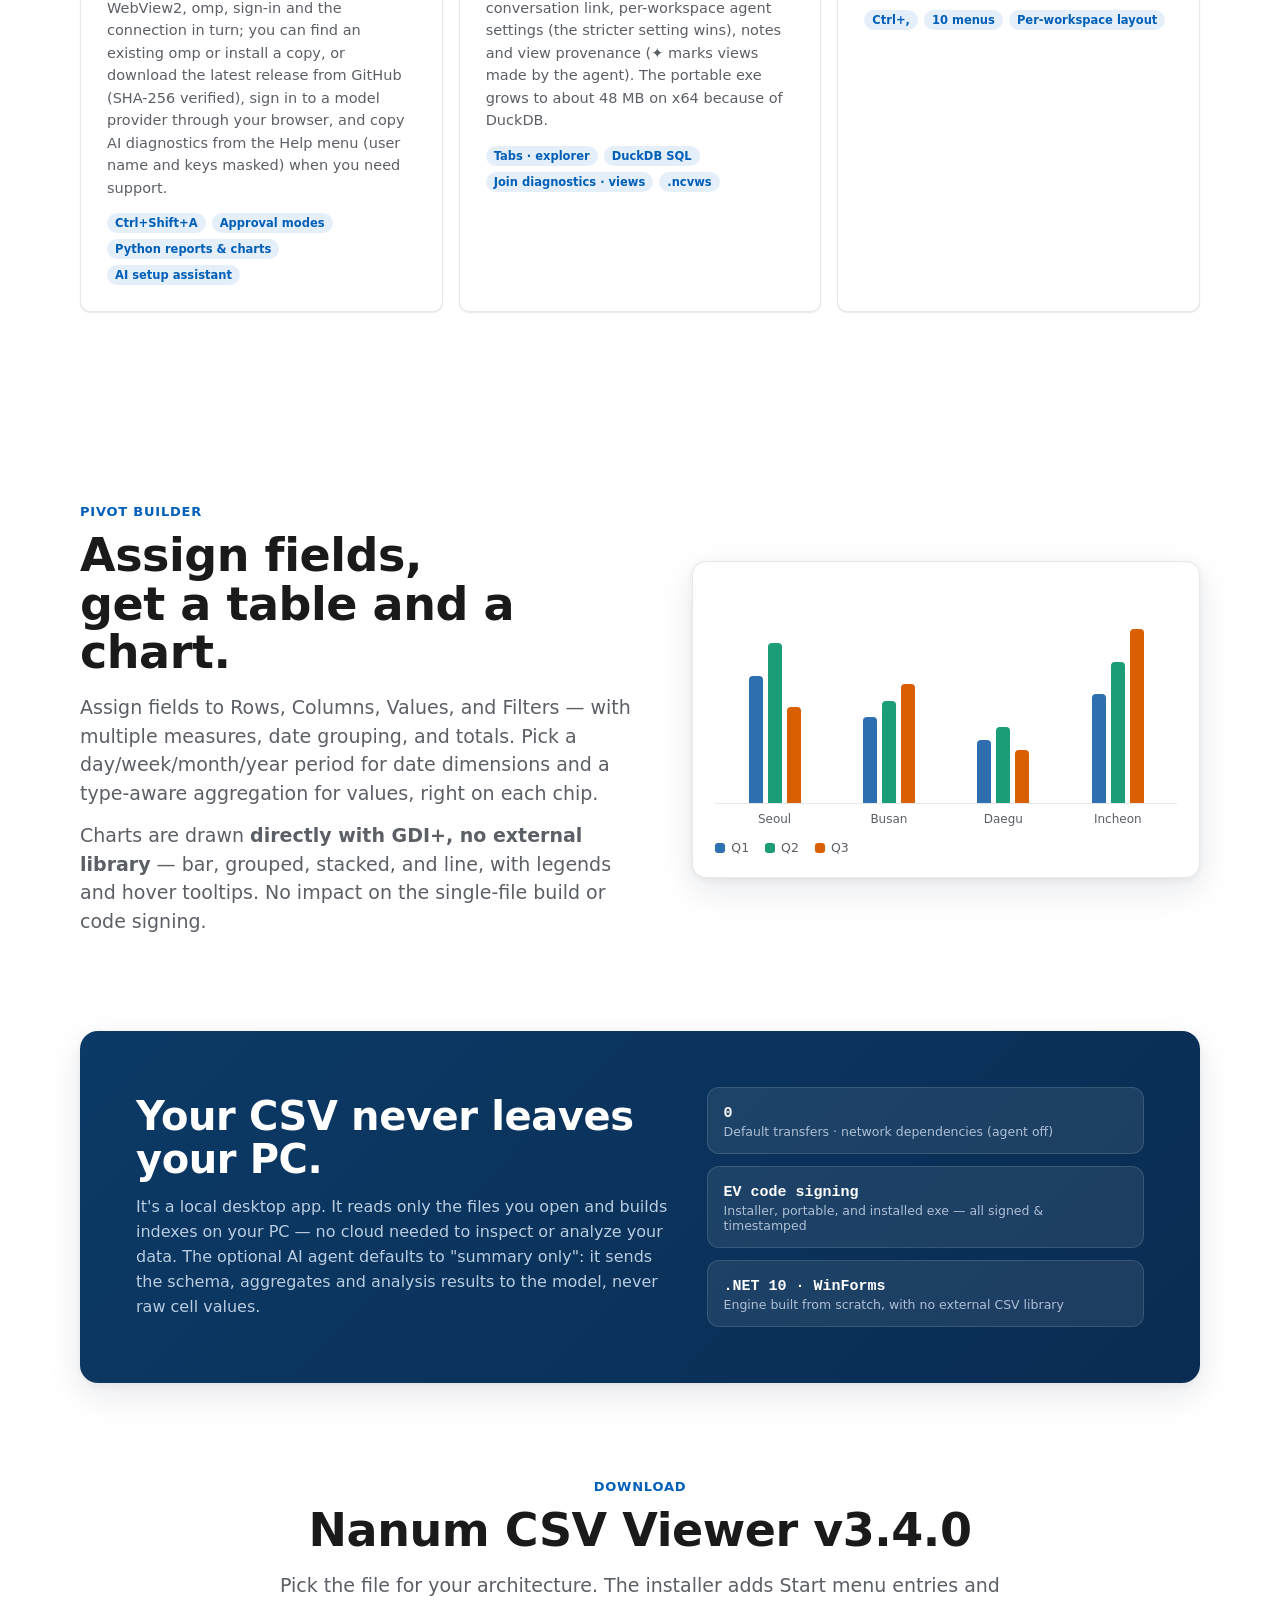
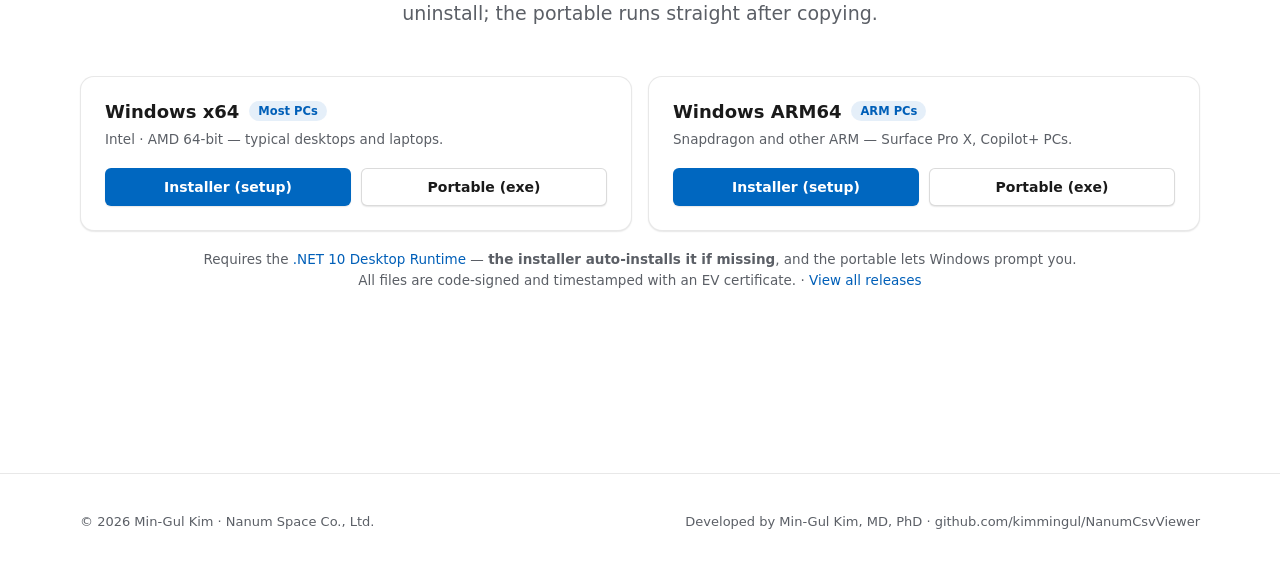
==== commit d9f9eb1e: "docs: 랜딩 페이지 v3.4.0 다운로드" ====
--- a/docs/index.html
+++ b/docs/index.html
@@ -532,7 +532,7 @@
       <div class="wrap">
         <div class="sec-head center reveal">
           <p class="sec-eyebrow" data-i18n="dl.eyebrow">다운로드</p>
-          <h2 class="sec-title">Nanum CSV Viewer v3.3.5</h2>
+          <h2 class="sec-title">Nanum CSV Viewer v3.4.0</h2>
           <p class="sec-lede" data-i18n="dl.lede">아키텍처에 맞는 파일을 받으세요. 설치형은 시작 메뉴 등록·제거를 지원하고, 포터블은 복사 후 바로 실행합니다.</p>
         </div>
         <div class="dl-grid">
@@ -540,16 +540,16 @@
             <div class="arch"><span class="archname">Windows x64</span><span class="pill" data-i18n="dl.x64pill">대부분의 PC</span></div>
             <p class="for" data-i18n="dl.x64for">Intel · AMD 64비트 — 일반 데스크톱·노트북.</p>
             <div class="row">
-              <a class="btn btn-accent" href="https://github.com/kimmingul/NanumCsvViewer/releases/download/v3.3.5/NanumCsvViewer-v3.3.5-win-x64-setup.exe" data-i18n="dl.setup">설치형 (setup)</a>
-              <a class="btn btn-ghost" href="https://github.com/kimmingul/NanumCsvViewer/releases/download/v3.3.5/NanumCsvViewer-v3.3.5-win-x64-portable.exe" data-i18n="dl.portable">포터블 (exe)</a>
+              <a class="btn btn-accent" href="https://github.com/kimmingul/NanumCsvViewer/releases/download/v3.4.0/NanumCsvViewer-v3.4.0-win-x64-setup.exe" data-i18n="dl.setup">설치형 (setup)</a>
+              <a class="btn btn-ghost" href="https://github.com/kimmingul/NanumCsvViewer/releases/download/v3.4.0/NanumCsvViewer-v3.4.0-win-x64-portable.exe" data-i18n="dl.portable">포터블 (exe)</a>
             </div>
           </div>
           <div class="dl reveal">
             <div class="arch"><span class="archname">Windows ARM64</span><span class="pill" data-i18n="dl.armpill">ARM PC</span></div>
             <p class="for" data-i18n="dl.armfor">Snapdragon 등 ARM 기반 — Surface Pro X·Copilot+ PC.</p>
             <div class="row">
-              <a class="btn btn-accent" href="https://github.com/kimmingul/NanumCsvViewer/releases/download/v3.3.5/NanumCsvViewer-v3.3.5-win-arm64-setup.exe" data-i18n="dl.setup">설치형 (setup)</a>
-              <a class="btn btn-ghost" href="https://github.com/kimmingul/NanumCsvViewer/releases/download/v3.3.5/NanumCsvViewer-v3.3.5-win-arm64-portable.exe" data-i18n="dl.portable">포터블 (exe)</a>
+              <a class="btn btn-accent" href="https://github.com/kimmingul/NanumCsvViewer/releases/download/v3.4.0/NanumCsvViewer-v3.4.0-win-arm64-setup.exe" data-i18n="dl.setup">설치형 (setup)</a>
+              <a class="btn btn-ghost" href="https://github.com/kimmingul/NanumCsvViewer/releases/download/v3.4.0/NanumCsvViewer-v3.4.0-win-arm64-portable.exe" data-i18n="dl.portable">포터블 (exe)</a>
             </div>
           </div>
         </div>
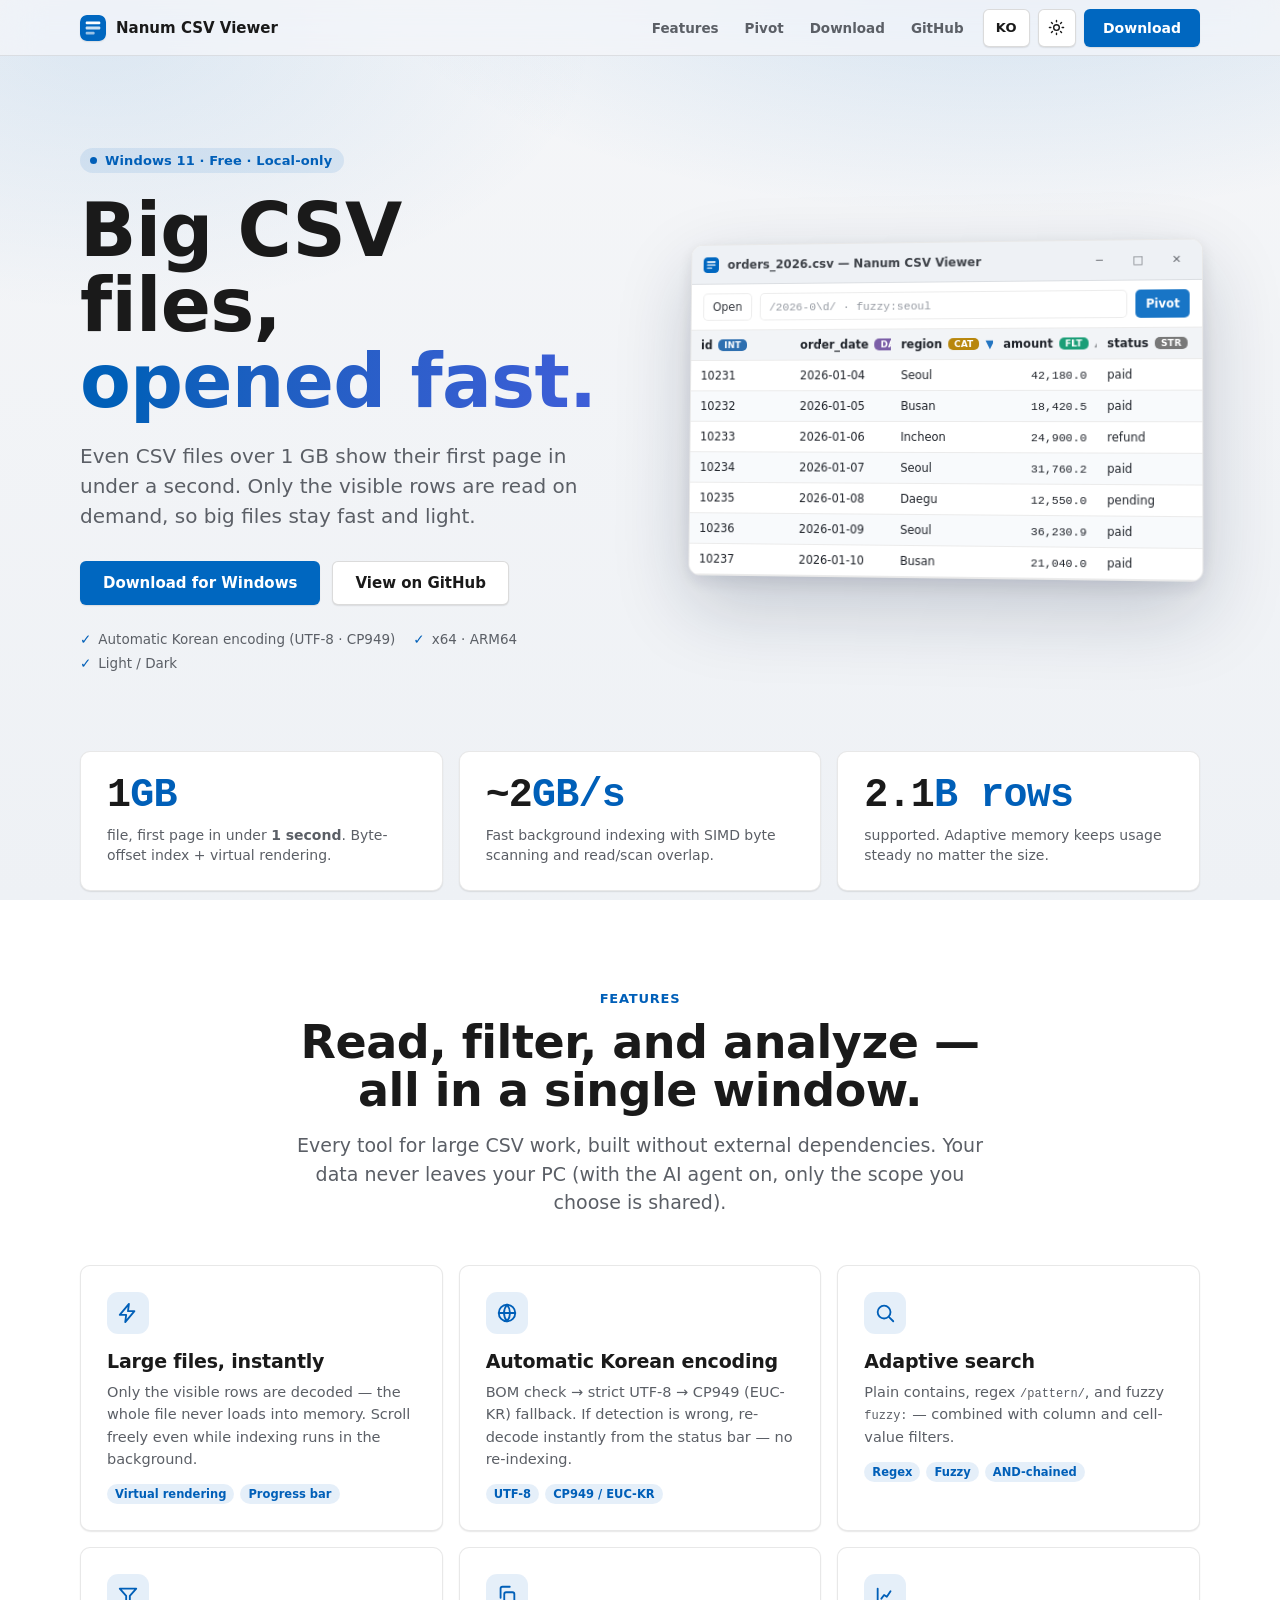
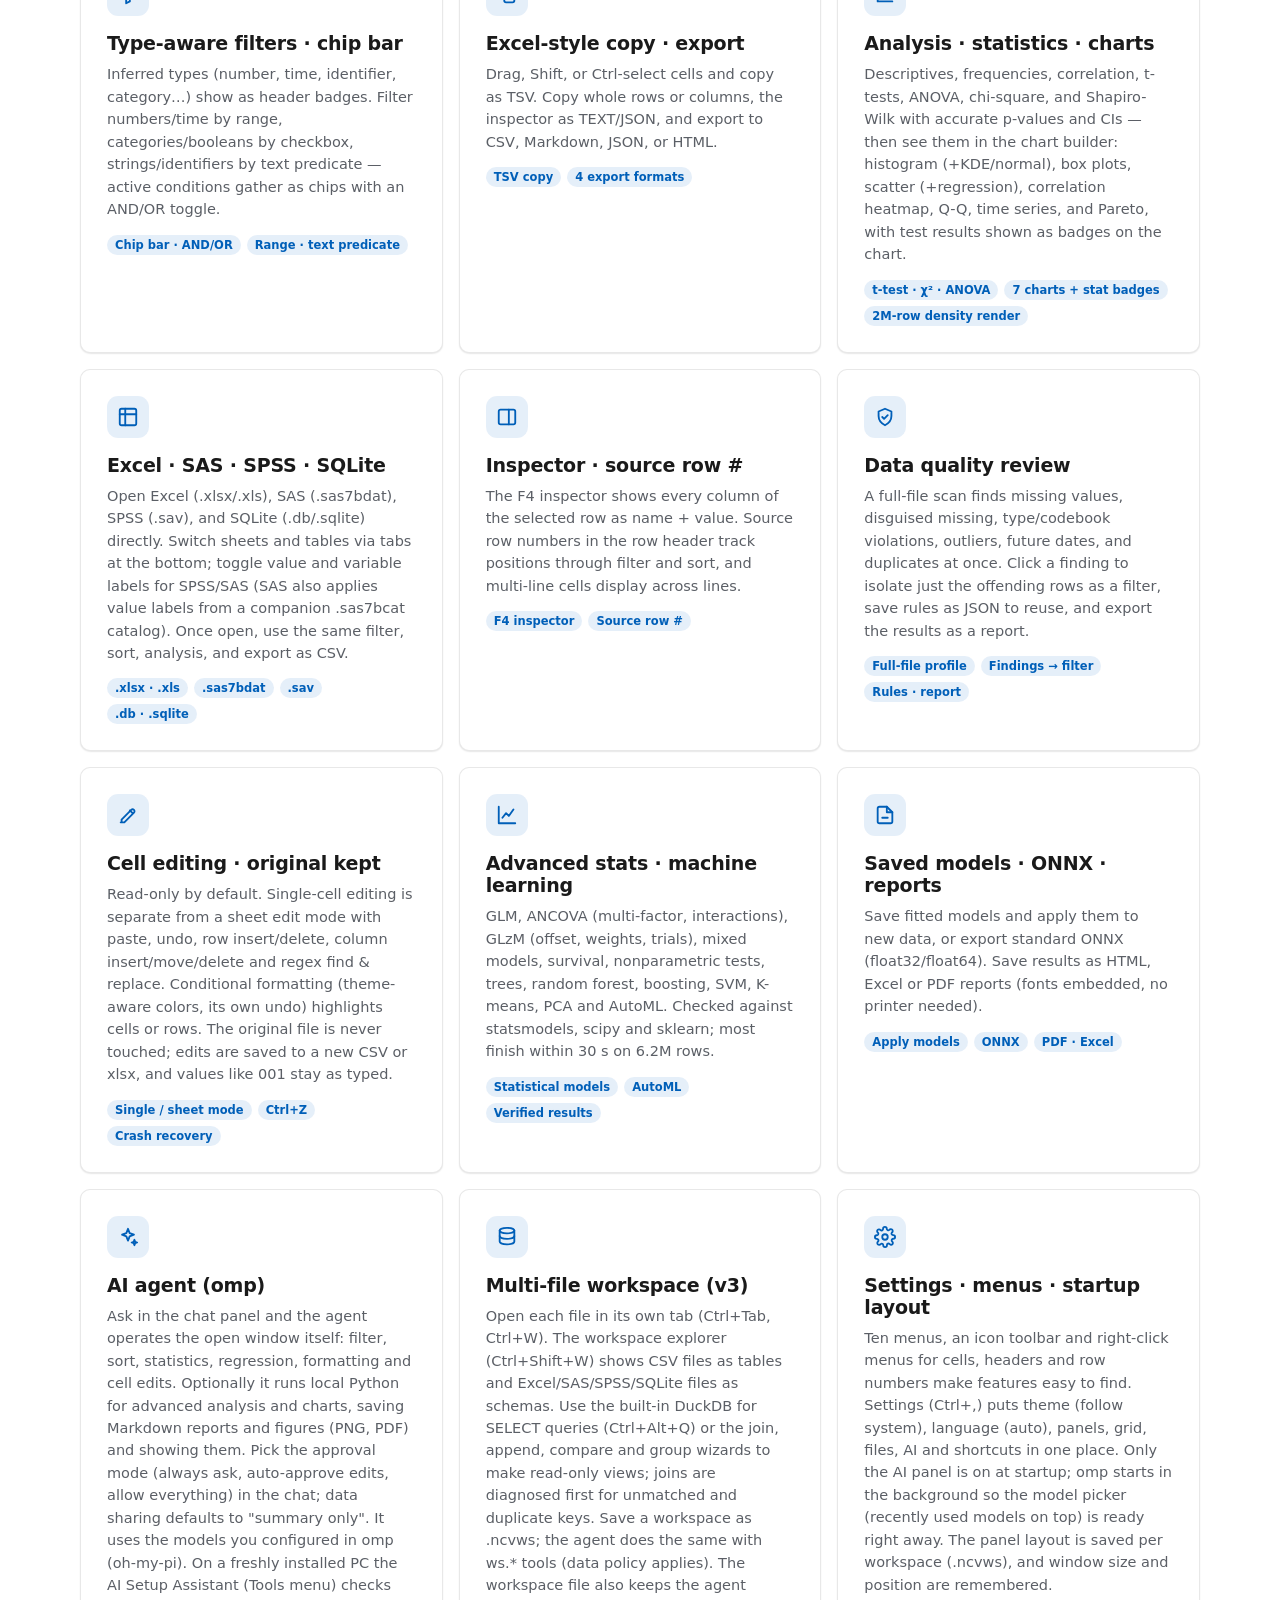
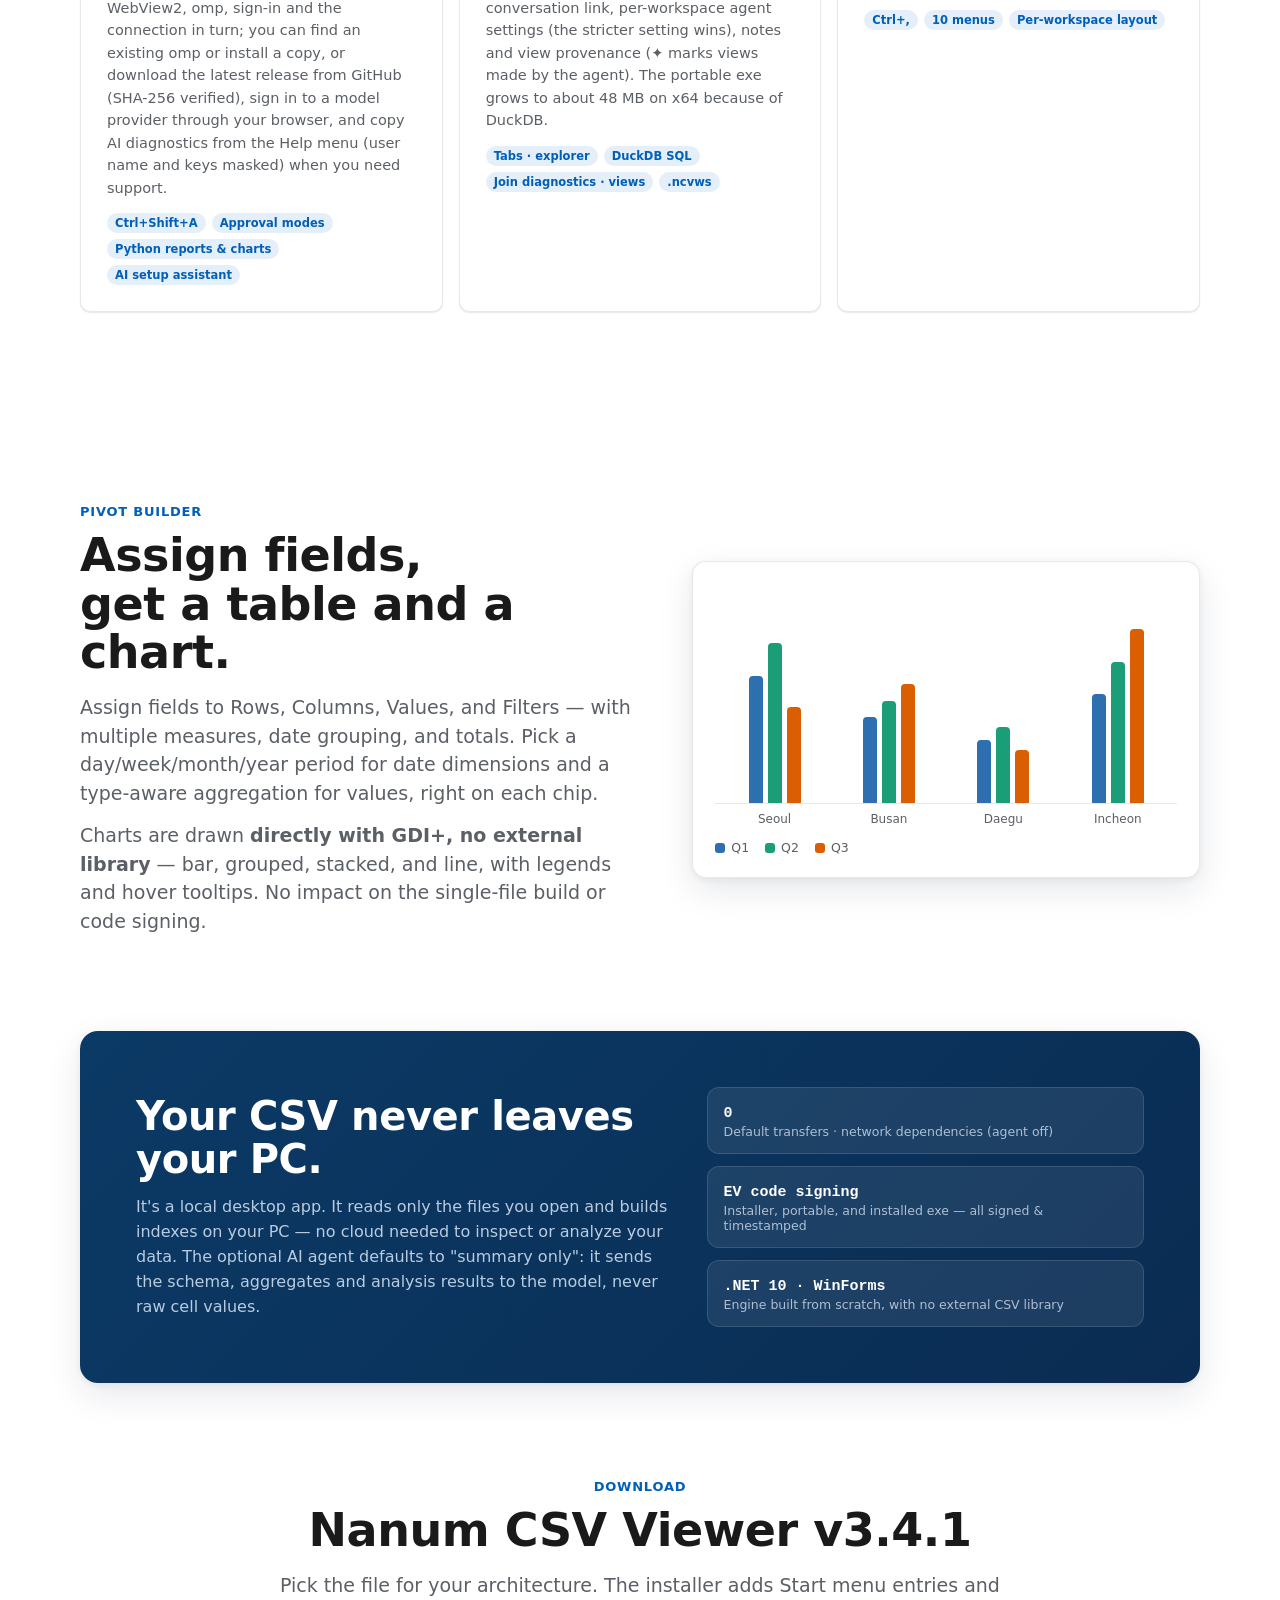
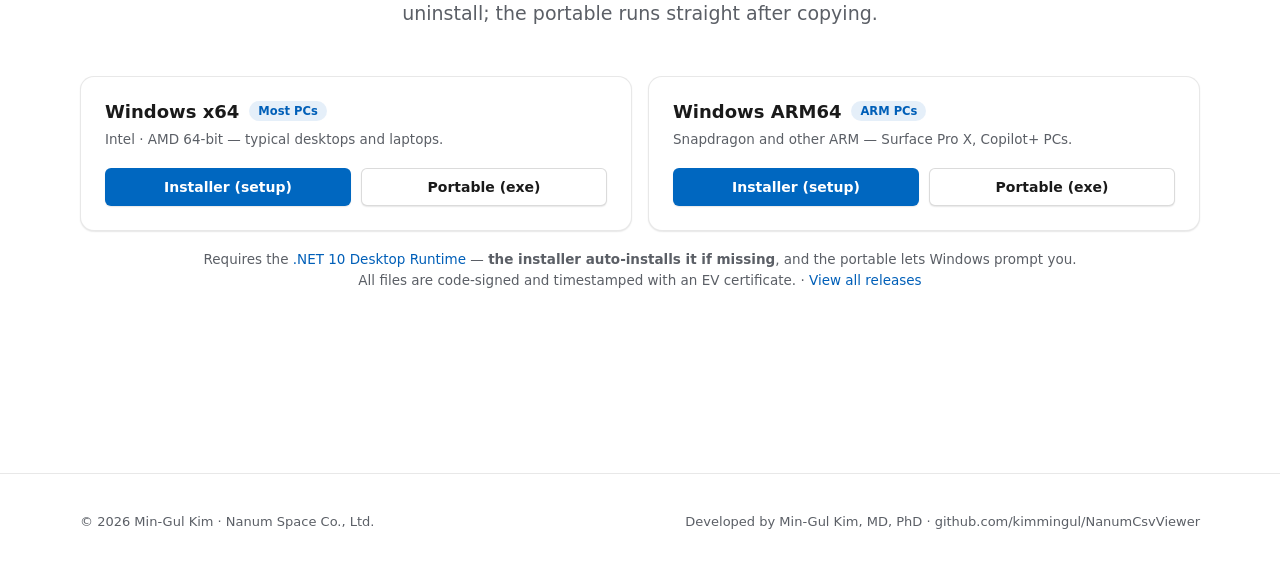
==== commit 413059a3: "docs: 랜딩 페이지 v3.4.1 다운로드" ====
--- a/docs/index.html
+++ b/docs/index.html
@@ -532,7 +532,7 @@
       <div class="wrap">
         <div class="sec-head center reveal">
           <p class="sec-eyebrow" data-i18n="dl.eyebrow">다운로드</p>
-          <h2 class="sec-title">Nanum CSV Viewer v3.4.0</h2>
+          <h2 class="sec-title">Nanum CSV Viewer v3.4.1</h2>
           <p class="sec-lede" data-i18n="dl.lede">아키텍처에 맞는 파일을 받으세요. 설치형은 시작 메뉴 등록·제거를 지원하고, 포터블은 복사 후 바로 실행합니다.</p>
         </div>
         <div class="dl-grid">
@@ -540,16 +540,16 @@
             <div class="arch"><span class="archname">Windows x64</span><span class="pill" data-i18n="dl.x64pill">대부분의 PC</span></div>
             <p class="for" data-i18n="dl.x64for">Intel · AMD 64비트 — 일반 데스크톱·노트북.</p>
             <div class="row">
-              <a class="btn btn-accent" href="https://github.com/kimmingul/NanumCsvViewer/releases/download/v3.4.0/NanumCsvViewer-v3.4.0-win-x64-setup.exe" data-i18n="dl.setup">설치형 (setup)</a>
-              <a class="btn btn-ghost" href="https://github.com/kimmingul/NanumCsvViewer/releases/download/v3.4.0/NanumCsvViewer-v3.4.0-win-x64-portable.exe" data-i18n="dl.portable">포터블 (exe)</a>
+              <a class="btn btn-accent" href="https://github.com/kimmingul/NanumCsvViewer/releases/download/v3.4.1/NanumCsvViewer-v3.4.1-win-x64-setup.exe" data-i18n="dl.setup">설치형 (setup)</a>
+              <a class="btn btn-ghost" href="https://github.com/kimmingul/NanumCsvViewer/releases/download/v3.4.1/NanumCsvViewer-v3.4.1-win-x64-portable.exe" data-i18n="dl.portable">포터블 (exe)</a>
             </div>
           </div>
           <div class="dl reveal">
             <div class="arch"><span class="archname">Windows ARM64</span><span class="pill" data-i18n="dl.armpill">ARM PC</span></div>
             <p class="for" data-i18n="dl.armfor">Snapdragon 등 ARM 기반 — Surface Pro X·Copilot+ PC.</p>
             <div class="row">
-              <a class="btn btn-accent" href="https://github.com/kimmingul/NanumCsvViewer/releases/download/v3.4.0/NanumCsvViewer-v3.4.0-win-arm64-setup.exe" data-i18n="dl.setup">설치형 (setup)</a>
-              <a class="btn btn-ghost" href="https://github.com/kimmingul/NanumCsvViewer/releases/download/v3.4.0/NanumCsvViewer-v3.4.0-win-arm64-portable.exe" data-i18n="dl.portable">포터블 (exe)</a>
+              <a class="btn btn-accent" href="https://github.com/kimmingul/NanumCsvViewer/releases/download/v3.4.1/NanumCsvViewer-v3.4.1-win-arm64-setup.exe" data-i18n="dl.setup">설치형 (setup)</a>
+              <a class="btn btn-ghost" href="https://github.com/kimmingul/NanumCsvViewer/releases/download/v3.4.1/NanumCsvViewer-v3.4.1-win-arm64-portable.exe" data-i18n="dl.portable">포터블 (exe)</a>
             </div>
           </div>
         </div>
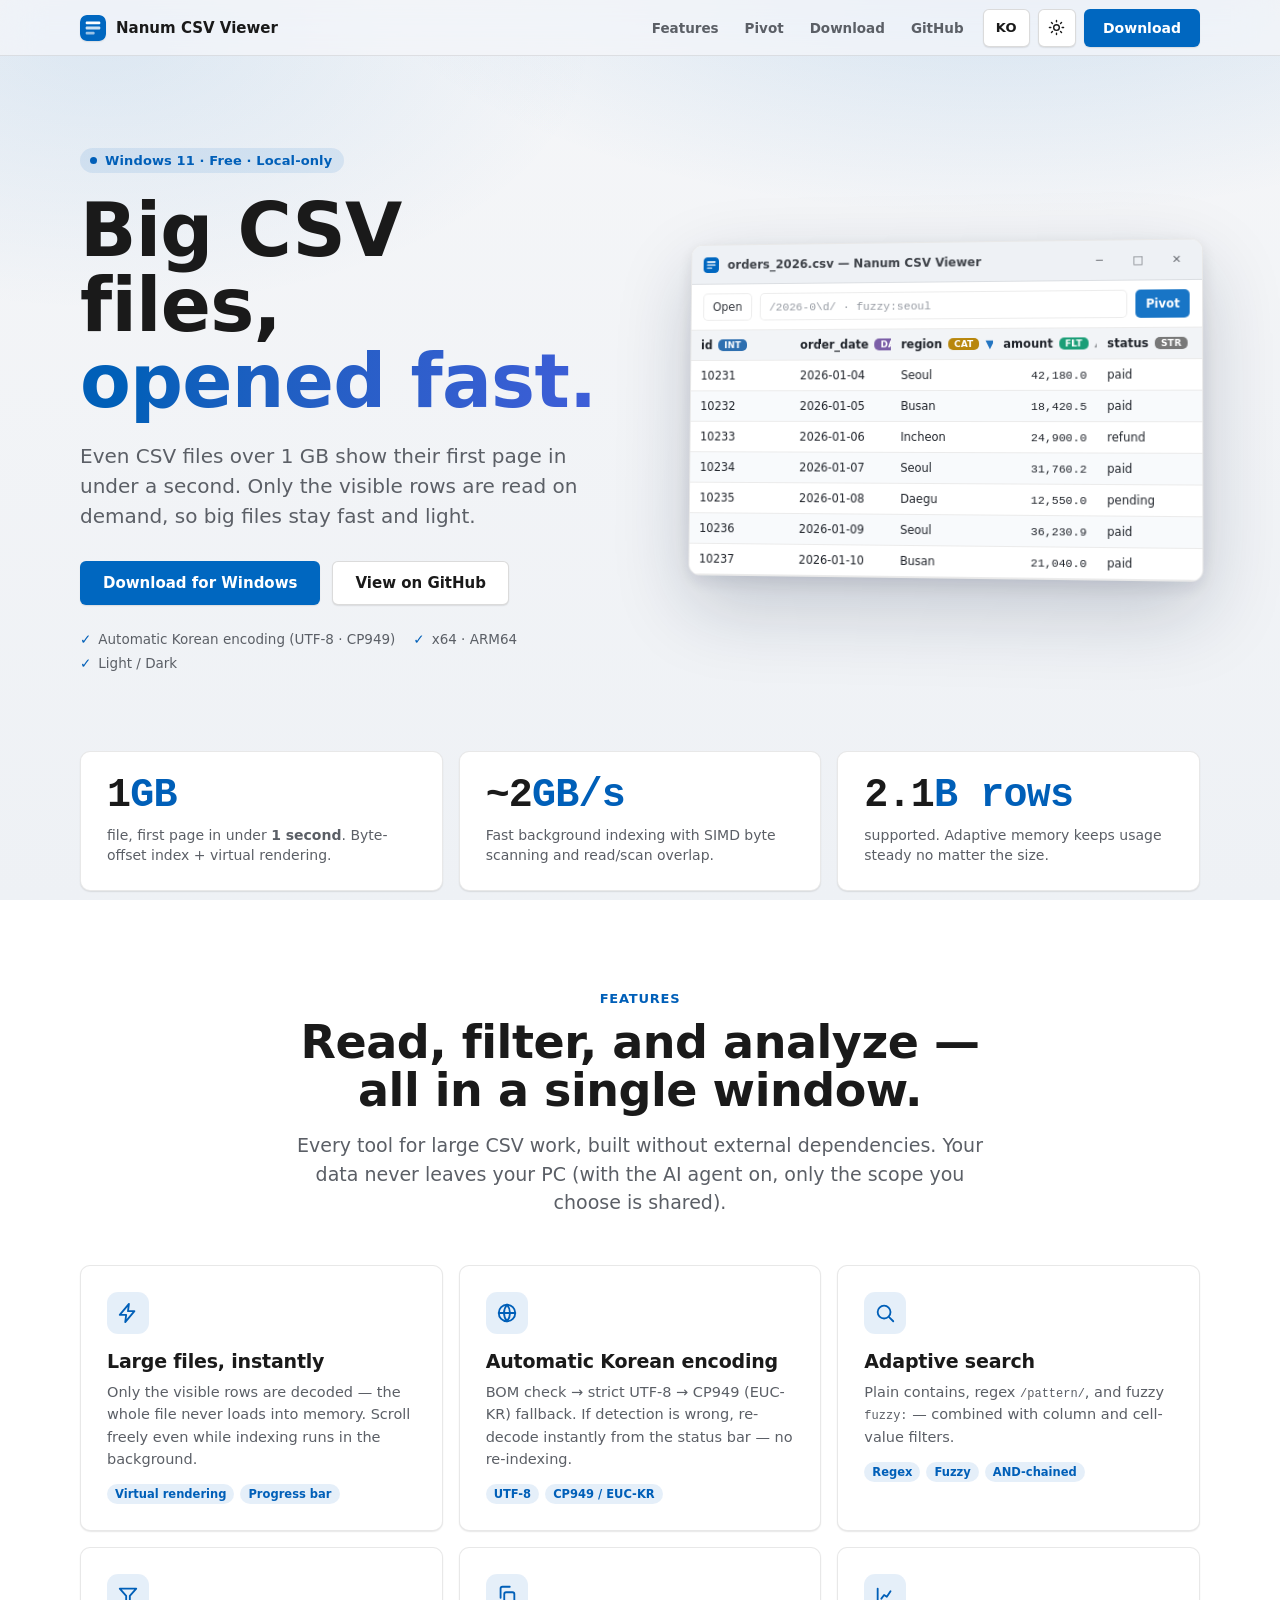
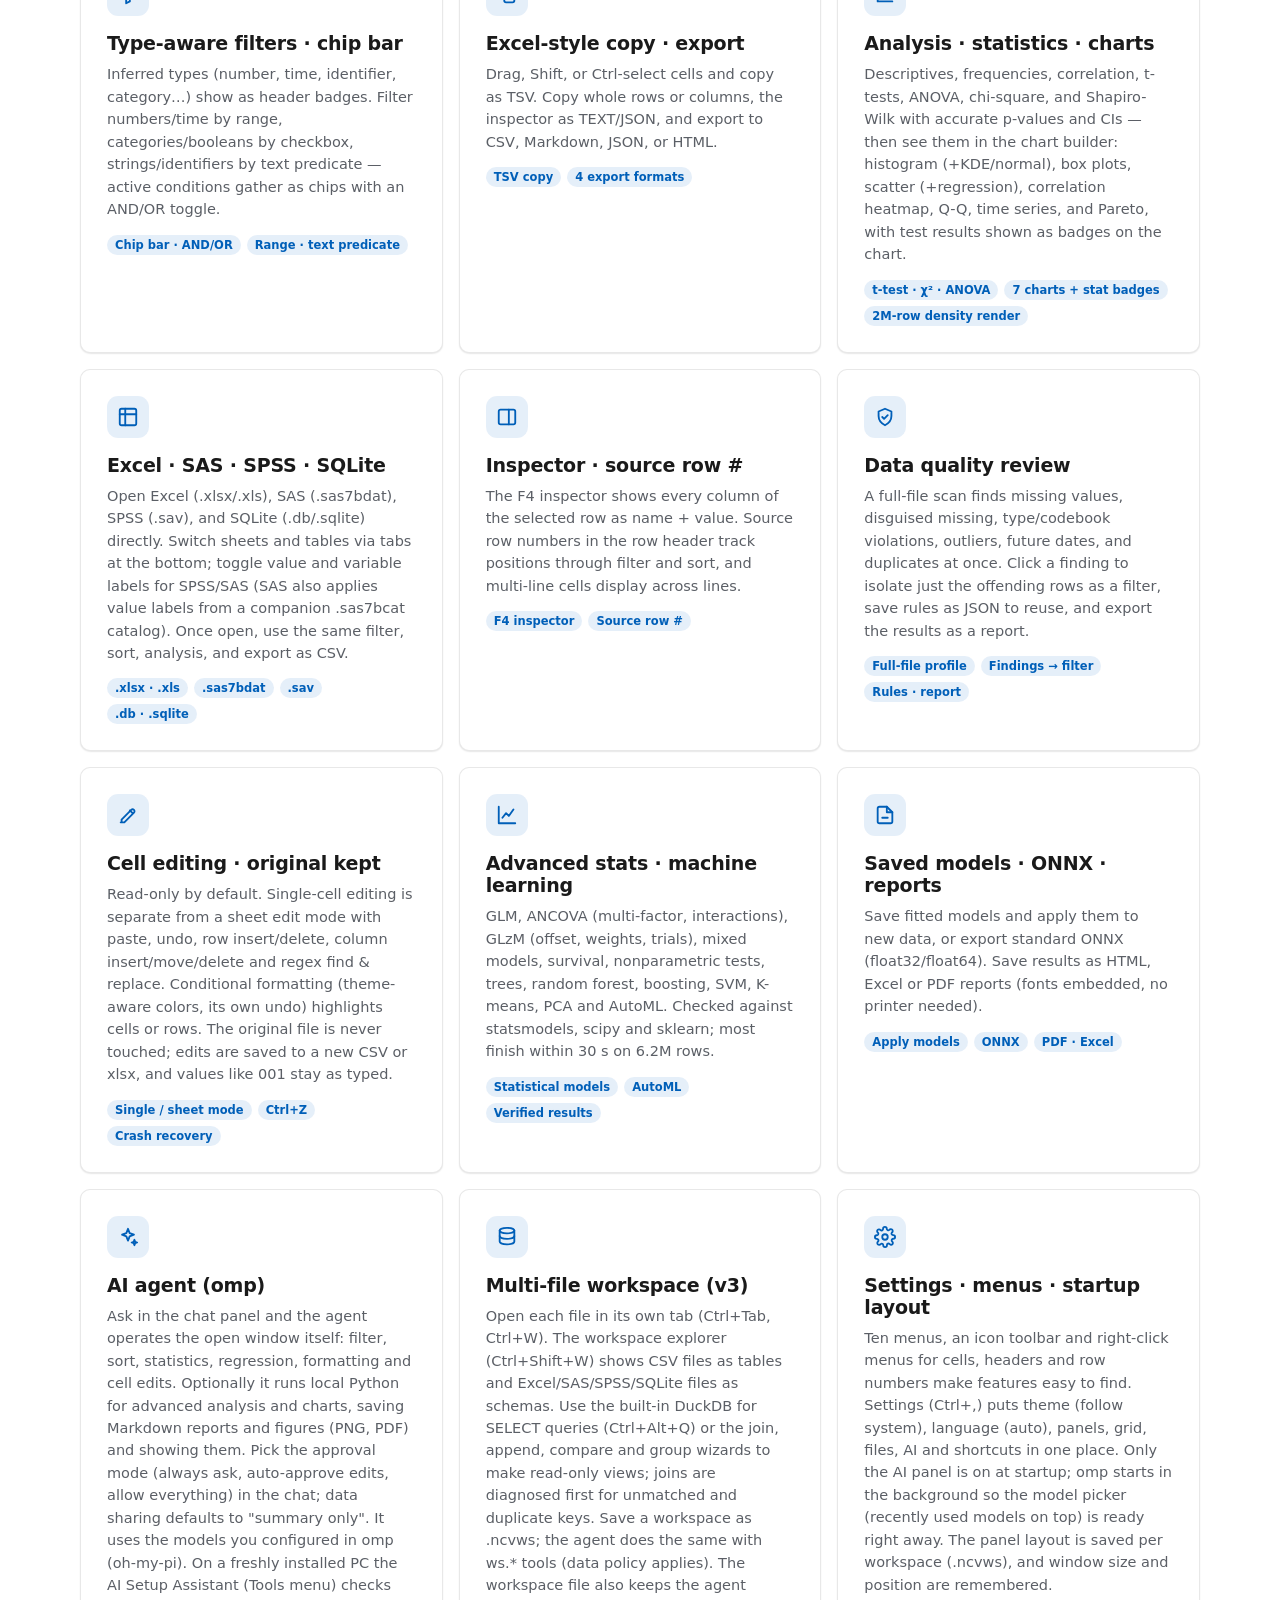
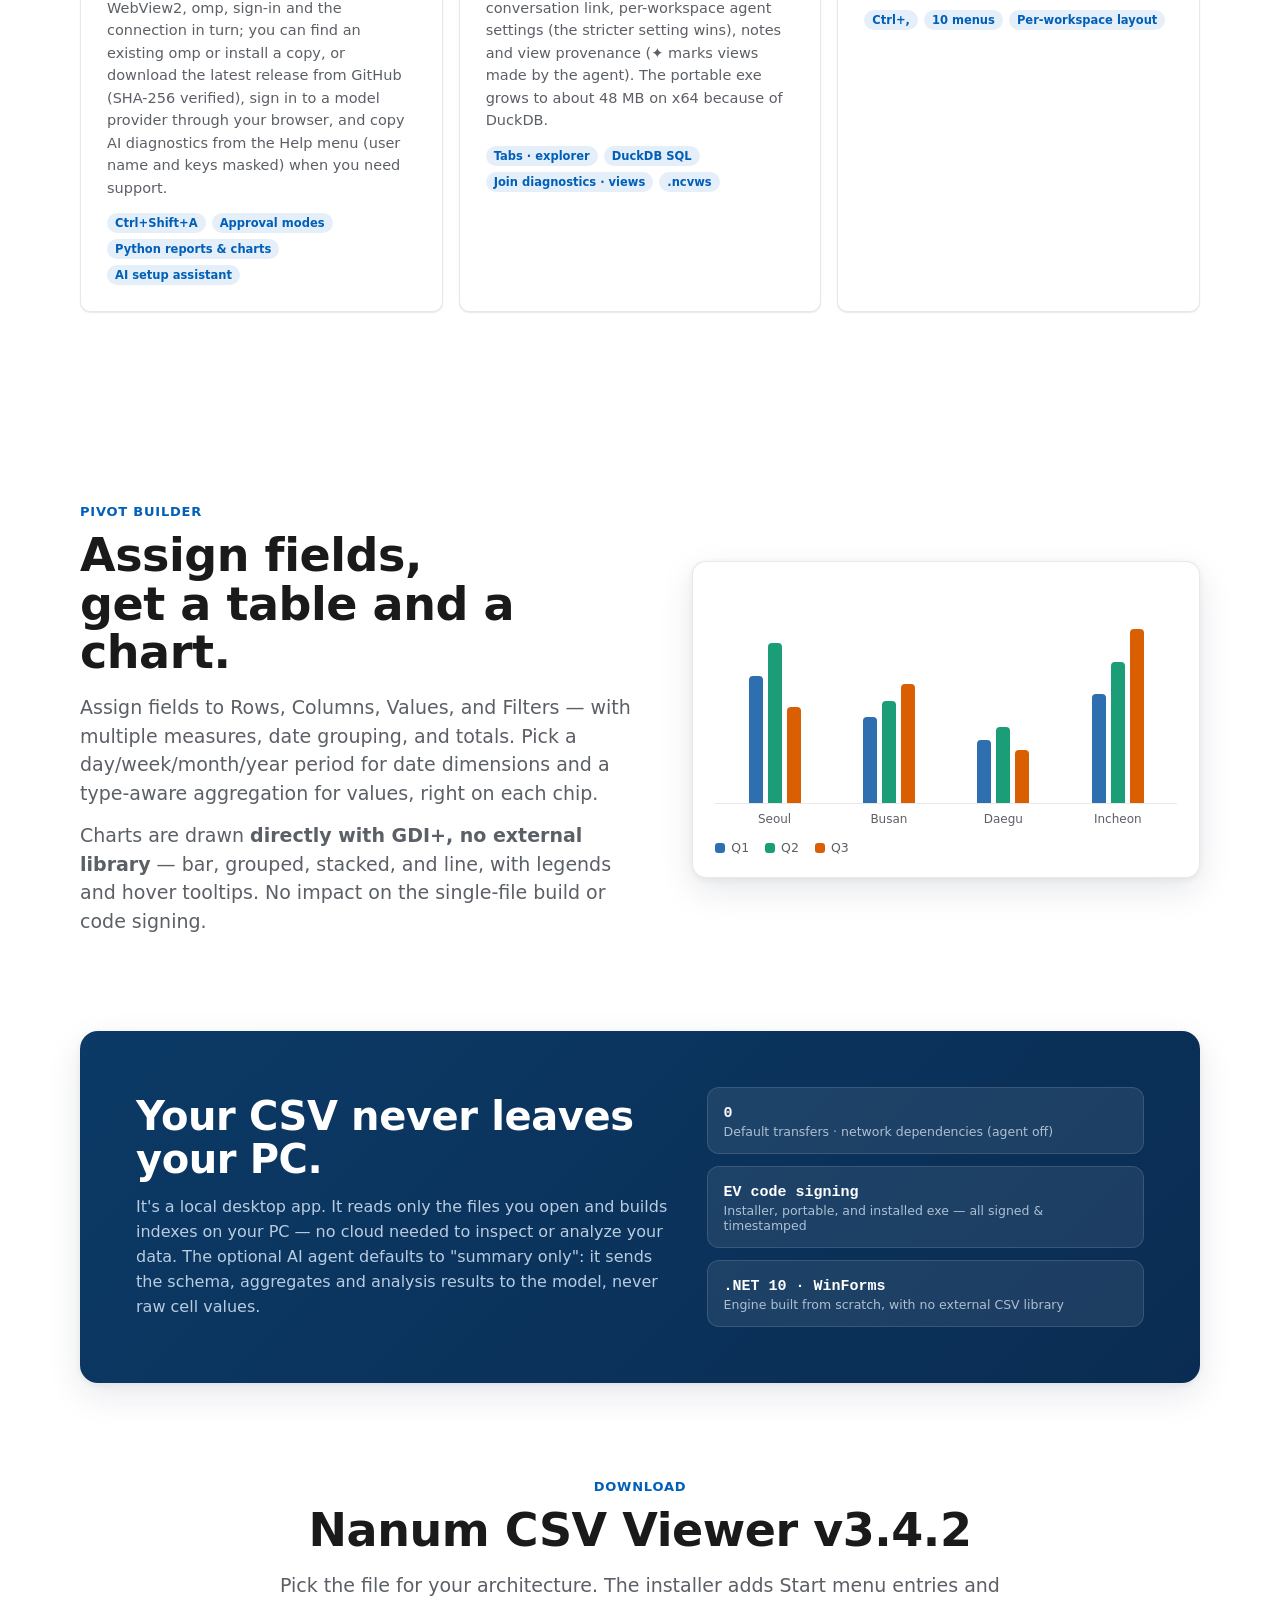
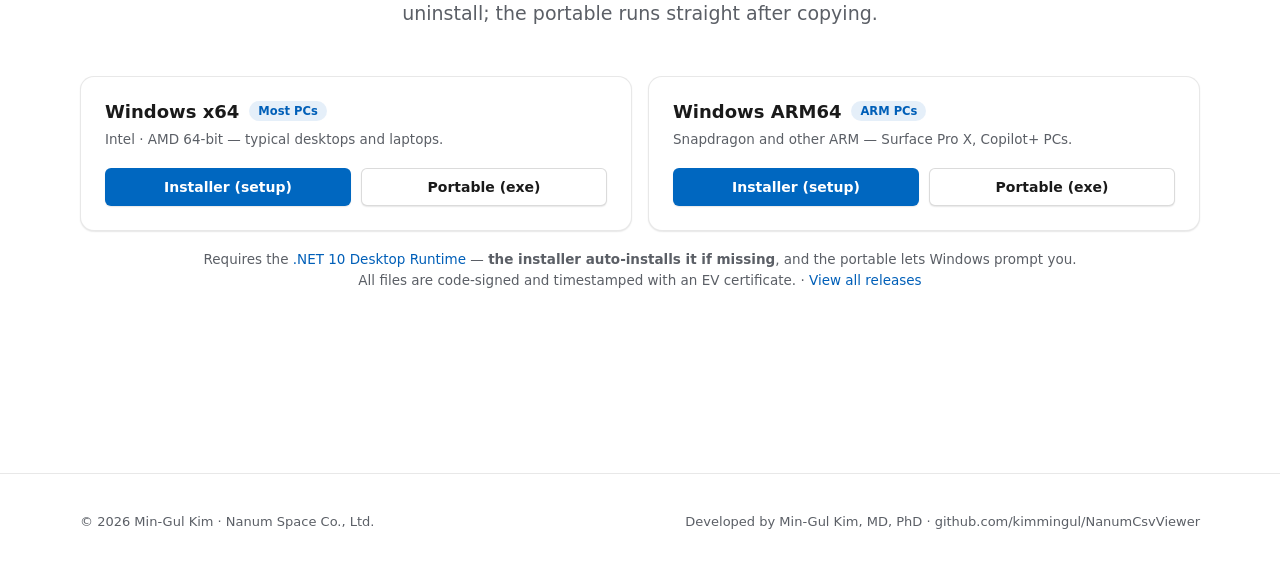
==== commit 2d175063: "docs: 랜딩 페이지 v3.4.2 다운로드" ====
--- a/docs/index.html
+++ b/docs/index.html
@@ -532,7 +532,7 @@
       <div class="wrap">
         <div class="sec-head center reveal">
           <p class="sec-eyebrow" data-i18n="dl.eyebrow">다운로드</p>
-          <h2 class="sec-title">Nanum CSV Viewer v3.4.1</h2>
+          <h2 class="sec-title">Nanum CSV Viewer v3.4.2</h2>
           <p class="sec-lede" data-i18n="dl.lede">아키텍처에 맞는 파일을 받으세요. 설치형은 시작 메뉴 등록·제거를 지원하고, 포터블은 복사 후 바로 실행합니다.</p>
         </div>
         <div class="dl-grid">
@@ -540,16 +540,16 @@
             <div class="arch"><span class="archname">Windows x64</span><span class="pill" data-i18n="dl.x64pill">대부분의 PC</span></div>
             <p class="for" data-i18n="dl.x64for">Intel · AMD 64비트 — 일반 데스크톱·노트북.</p>
             <div class="row">
-              <a class="btn btn-accent" href="https://github.com/kimmingul/NanumCsvViewer/releases/download/v3.4.1/NanumCsvViewer-v3.4.1-win-x64-setup.exe" data-i18n="dl.setup">설치형 (setup)</a>
-              <a class="btn btn-ghost" href="https://github.com/kimmingul/NanumCsvViewer/releases/download/v3.4.1/NanumCsvViewer-v3.4.1-win-x64-portable.exe" data-i18n="dl.portable">포터블 (exe)</a>
+              <a class="btn btn-accent" href="https://github.com/kimmingul/NanumCsvViewer/releases/download/v3.4.2/NanumCsvViewer-v3.4.2-win-x64-setup.exe" data-i18n="dl.setup">설치형 (setup)</a>
+              <a class="btn btn-ghost" href="https://github.com/kimmingul/NanumCsvViewer/releases/download/v3.4.2/NanumCsvViewer-v3.4.2-win-x64-portable.exe" data-i18n="dl.portable">포터블 (exe)</a>
             </div>
           </div>
           <div class="dl reveal">
             <div class="arch"><span class="archname">Windows ARM64</span><span class="pill" data-i18n="dl.armpill">ARM PC</span></div>
             <p class="for" data-i18n="dl.armfor">Snapdragon 등 ARM 기반 — Surface Pro X·Copilot+ PC.</p>
             <div class="row">
-              <a class="btn btn-accent" href="https://github.com/kimmingul/NanumCsvViewer/releases/download/v3.4.1/NanumCsvViewer-v3.4.1-win-arm64-setup.exe" data-i18n="dl.setup">설치형 (setup)</a>
-              <a class="btn btn-ghost" href="https://github.com/kimmingul/NanumCsvViewer/releases/download/v3.4.1/NanumCsvViewer-v3.4.1-win-arm64-portable.exe" data-i18n="dl.portable">포터블 (exe)</a>
+              <a class="btn btn-accent" href="https://github.com/kimmingul/NanumCsvViewer/releases/download/v3.4.2/NanumCsvViewer-v3.4.2-win-arm64-setup.exe" data-i18n="dl.setup">설치형 (setup)</a>
+              <a class="btn btn-ghost" href="https://github.com/kimmingul/NanumCsvViewer/releases/download/v3.4.2/NanumCsvViewer-v3.4.2-win-arm64-portable.exe" data-i18n="dl.portable">포터블 (exe)</a>
             </div>
           </div>
         </div>
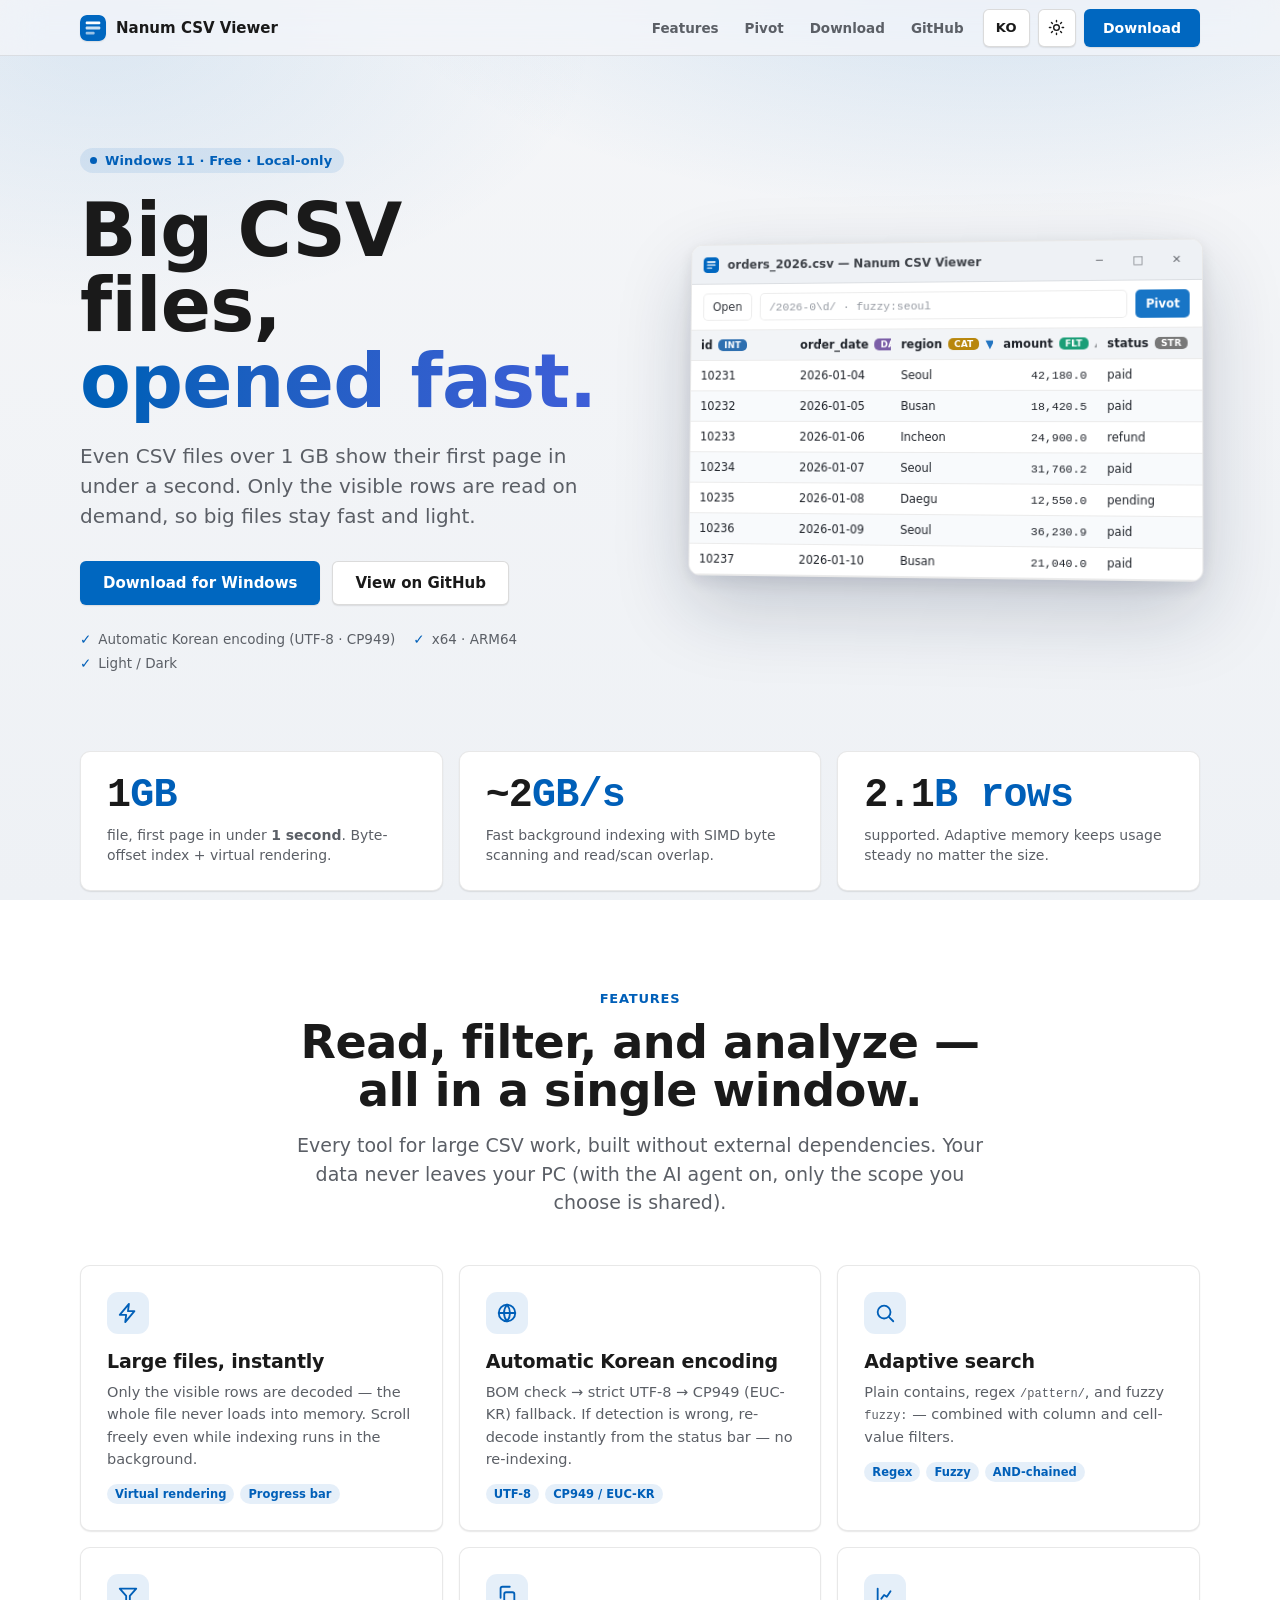
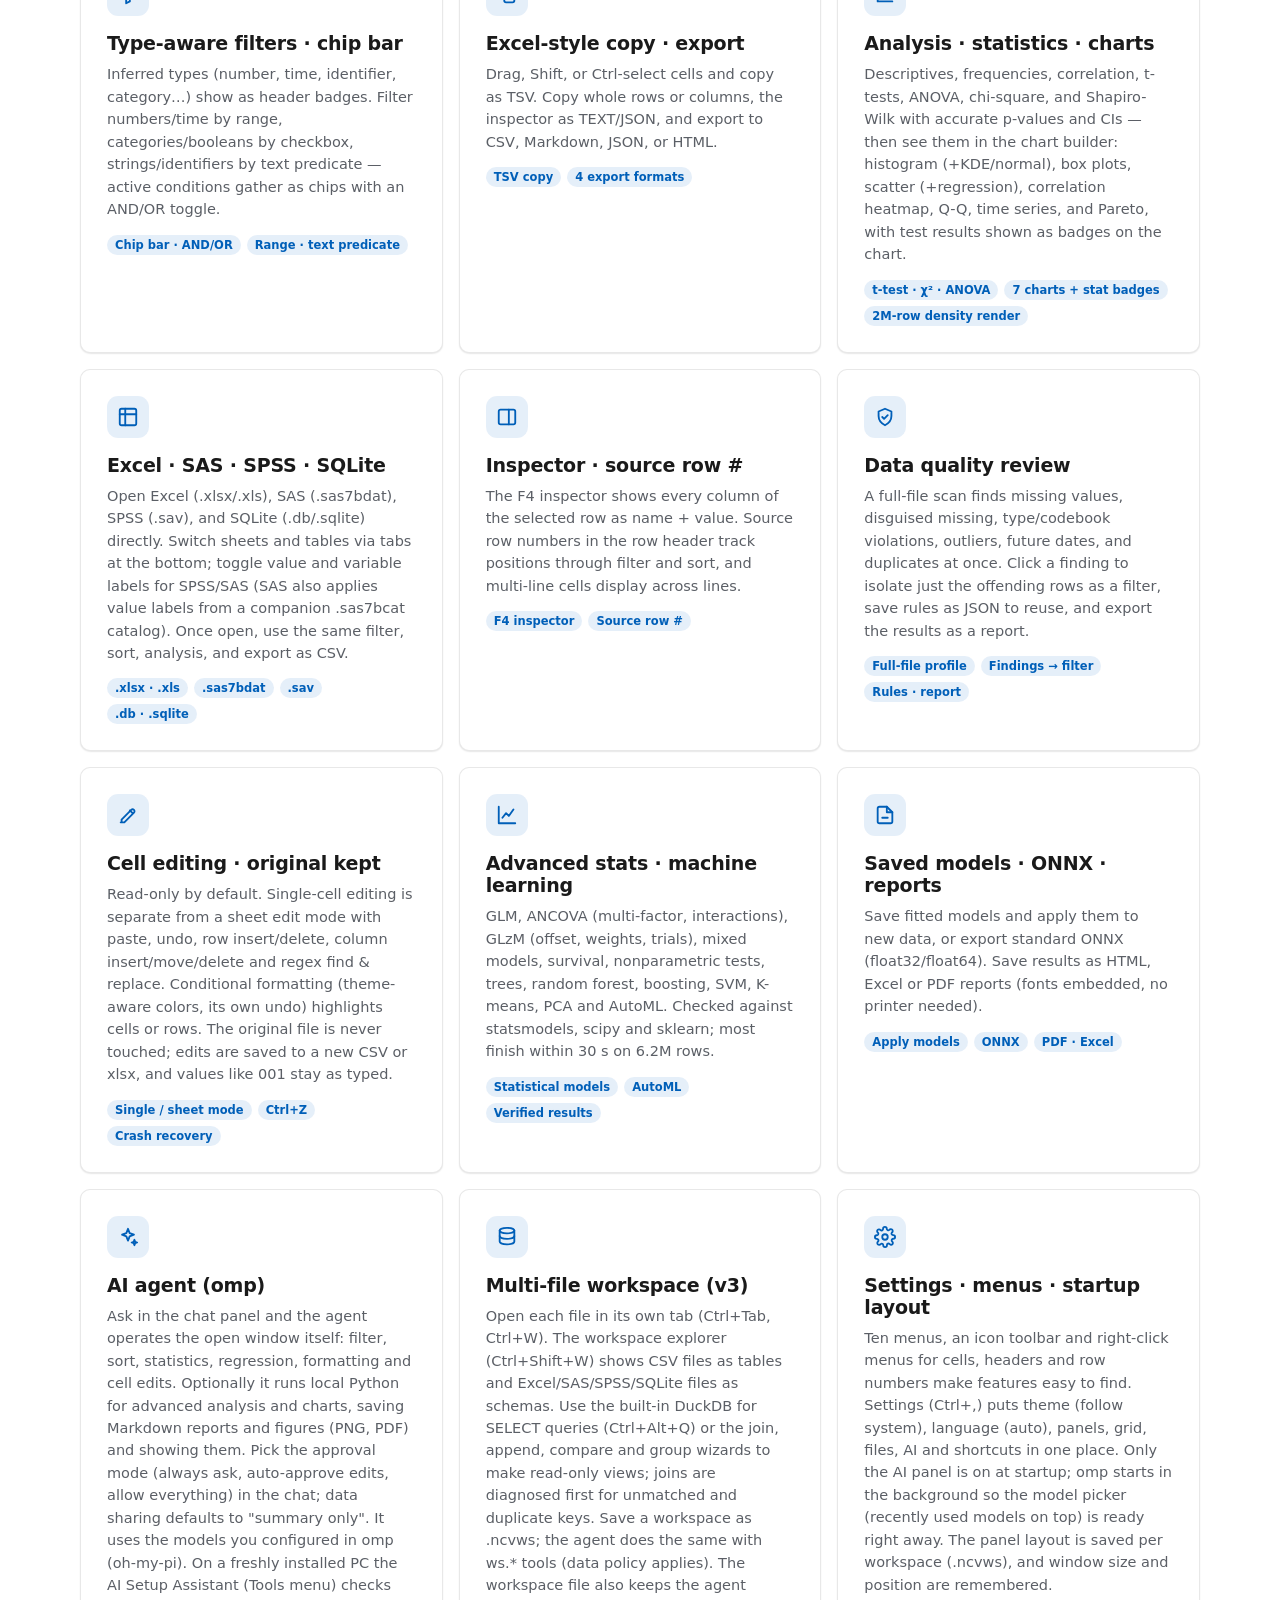
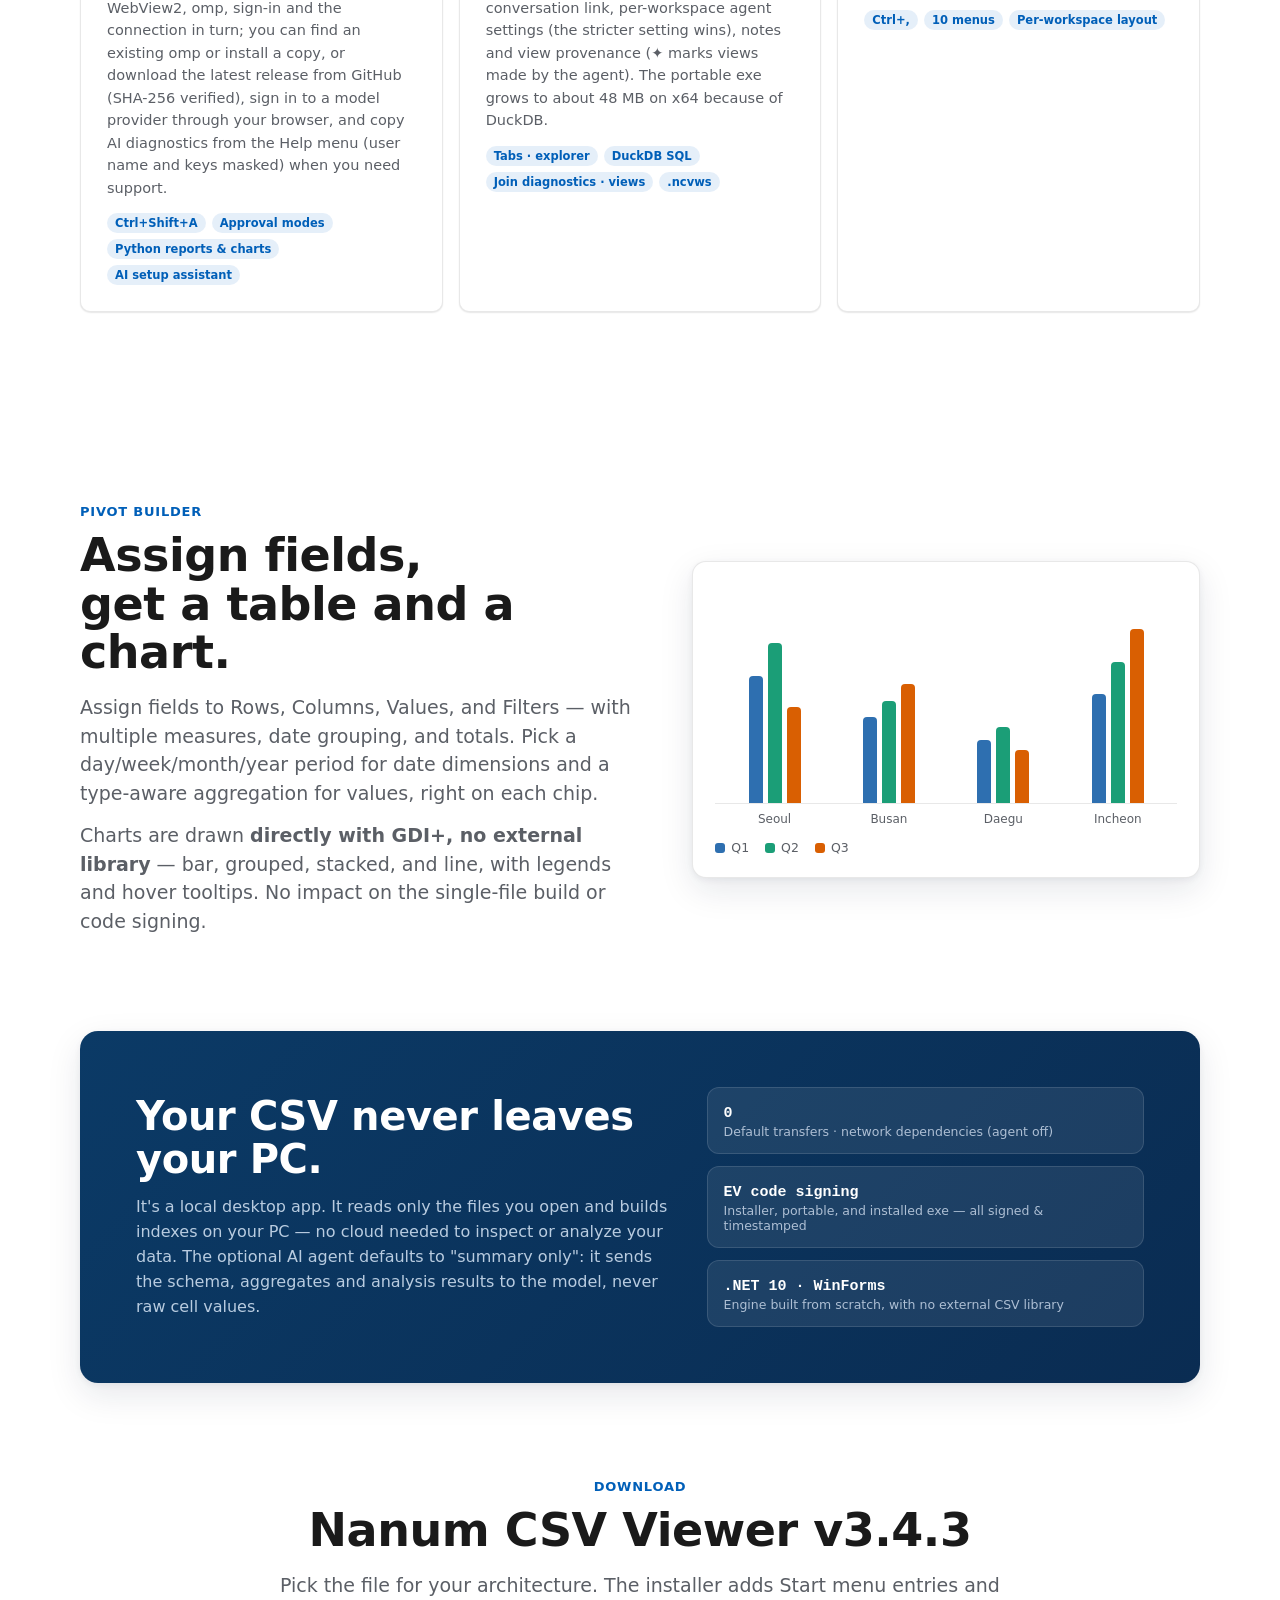
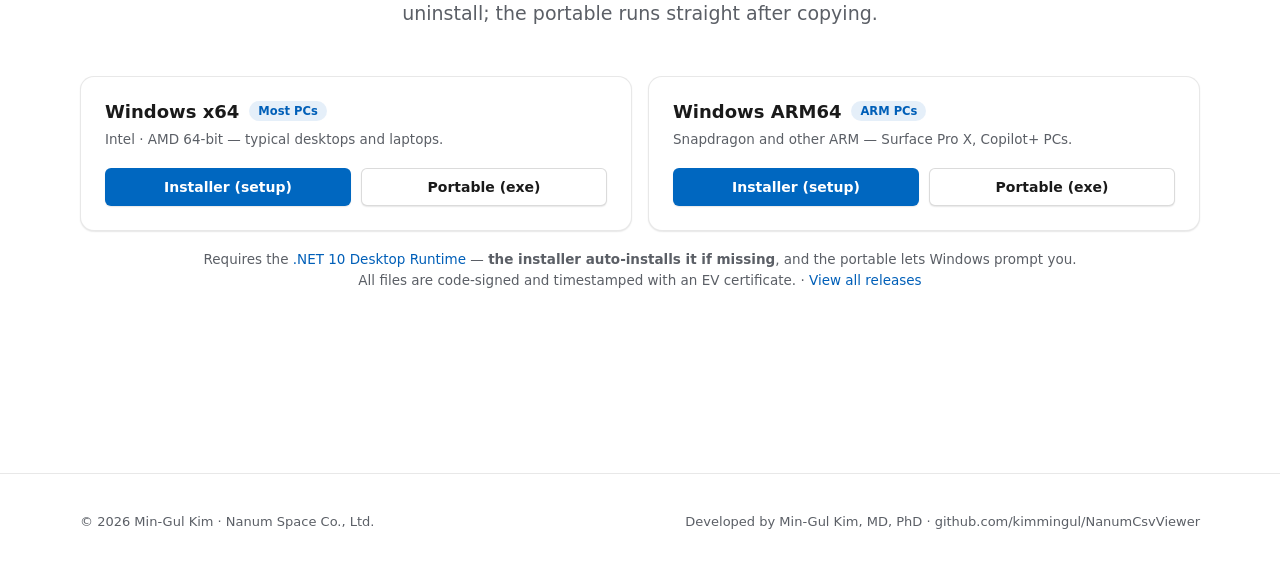
==== commit 82280a01: "v3.4.3: 분석 메모리 방식 선택 및 여유 RAM 확보 정책 추가" ====
--- a/docs/index.html
+++ b/docs/index.html
@@ -532,7 +532,7 @@
       <div class="wrap">
         <div class="sec-head center reveal">
           <p class="sec-eyebrow" data-i18n="dl.eyebrow">다운로드</p>
-          <h2 class="sec-title">Nanum CSV Viewer v3.4.2</h2>
+          <h2 class="sec-title">Nanum CSV Viewer v3.4.3</h2>
           <p class="sec-lede" data-i18n="dl.lede">아키텍처에 맞는 파일을 받으세요. 설치형은 시작 메뉴 등록·제거를 지원하고, 포터블은 복사 후 바로 실행합니다.</p>
         </div>
         <div class="dl-grid">
@@ -540,16 +540,16 @@
             <div class="arch"><span class="archname">Windows x64</span><span class="pill" data-i18n="dl.x64pill">대부분의 PC</span></div>
             <p class="for" data-i18n="dl.x64for">Intel · AMD 64비트 — 일반 데스크톱·노트북.</p>
             <div class="row">
-              <a class="btn btn-accent" href="https://github.com/kimmingul/NanumCsvViewer/releases/download/v3.4.2/NanumCsvViewer-v3.4.2-win-x64-setup.exe" data-i18n="dl.setup">설치형 (setup)</a>
-              <a class="btn btn-ghost" href="https://github.com/kimmingul/NanumCsvViewer/releases/download/v3.4.2/NanumCsvViewer-v3.4.2-win-x64-portable.exe" data-i18n="dl.portable">포터블 (exe)</a>
+              <a class="btn btn-accent" href="https://github.com/kimmingul/NanumCsvViewer/releases/download/v3.4.3/NanumCsvViewer-v3.4.3-win-x64-setup.exe" data-i18n="dl.setup">설치형 (setup)</a>
+              <a class="btn btn-ghost" href="https://github.com/kimmingul/NanumCsvViewer/releases/download/v3.4.3/NanumCsvViewer-v3.4.3-win-x64-portable.exe" data-i18n="dl.portable">포터블 (exe)</a>
             </div>
           </div>
           <div class="dl reveal">
             <div class="arch"><span class="archname">Windows ARM64</span><span class="pill" data-i18n="dl.armpill">ARM PC</span></div>
             <p class="for" data-i18n="dl.armfor">Snapdragon 등 ARM 기반 — Surface Pro X·Copilot+ PC.</p>
             <div class="row">
-              <a class="btn btn-accent" href="https://github.com/kimmingul/NanumCsvViewer/releases/download/v3.4.2/NanumCsvViewer-v3.4.2-win-arm64-setup.exe" data-i18n="dl.setup">설치형 (setup)</a>
-              <a class="btn btn-ghost" href="https://github.com/kimmingul/NanumCsvViewer/releases/download/v3.4.2/NanumCsvViewer-v3.4.2-win-arm64-portable.exe" data-i18n="dl.portable">포터블 (exe)</a>
+              <a class="btn btn-accent" href="https://github.com/kimmingul/NanumCsvViewer/releases/download/v3.4.3/NanumCsvViewer-v3.4.3-win-arm64-setup.exe" data-i18n="dl.setup">설치형 (setup)</a>
+              <a class="btn btn-ghost" href="https://github.com/kimmingul/NanumCsvViewer/releases/download/v3.4.3/NanumCsvViewer-v3.4.3-win-arm64-portable.exe" data-i18n="dl.portable">포터블 (exe)</a>
             </div>
           </div>
         </div>
